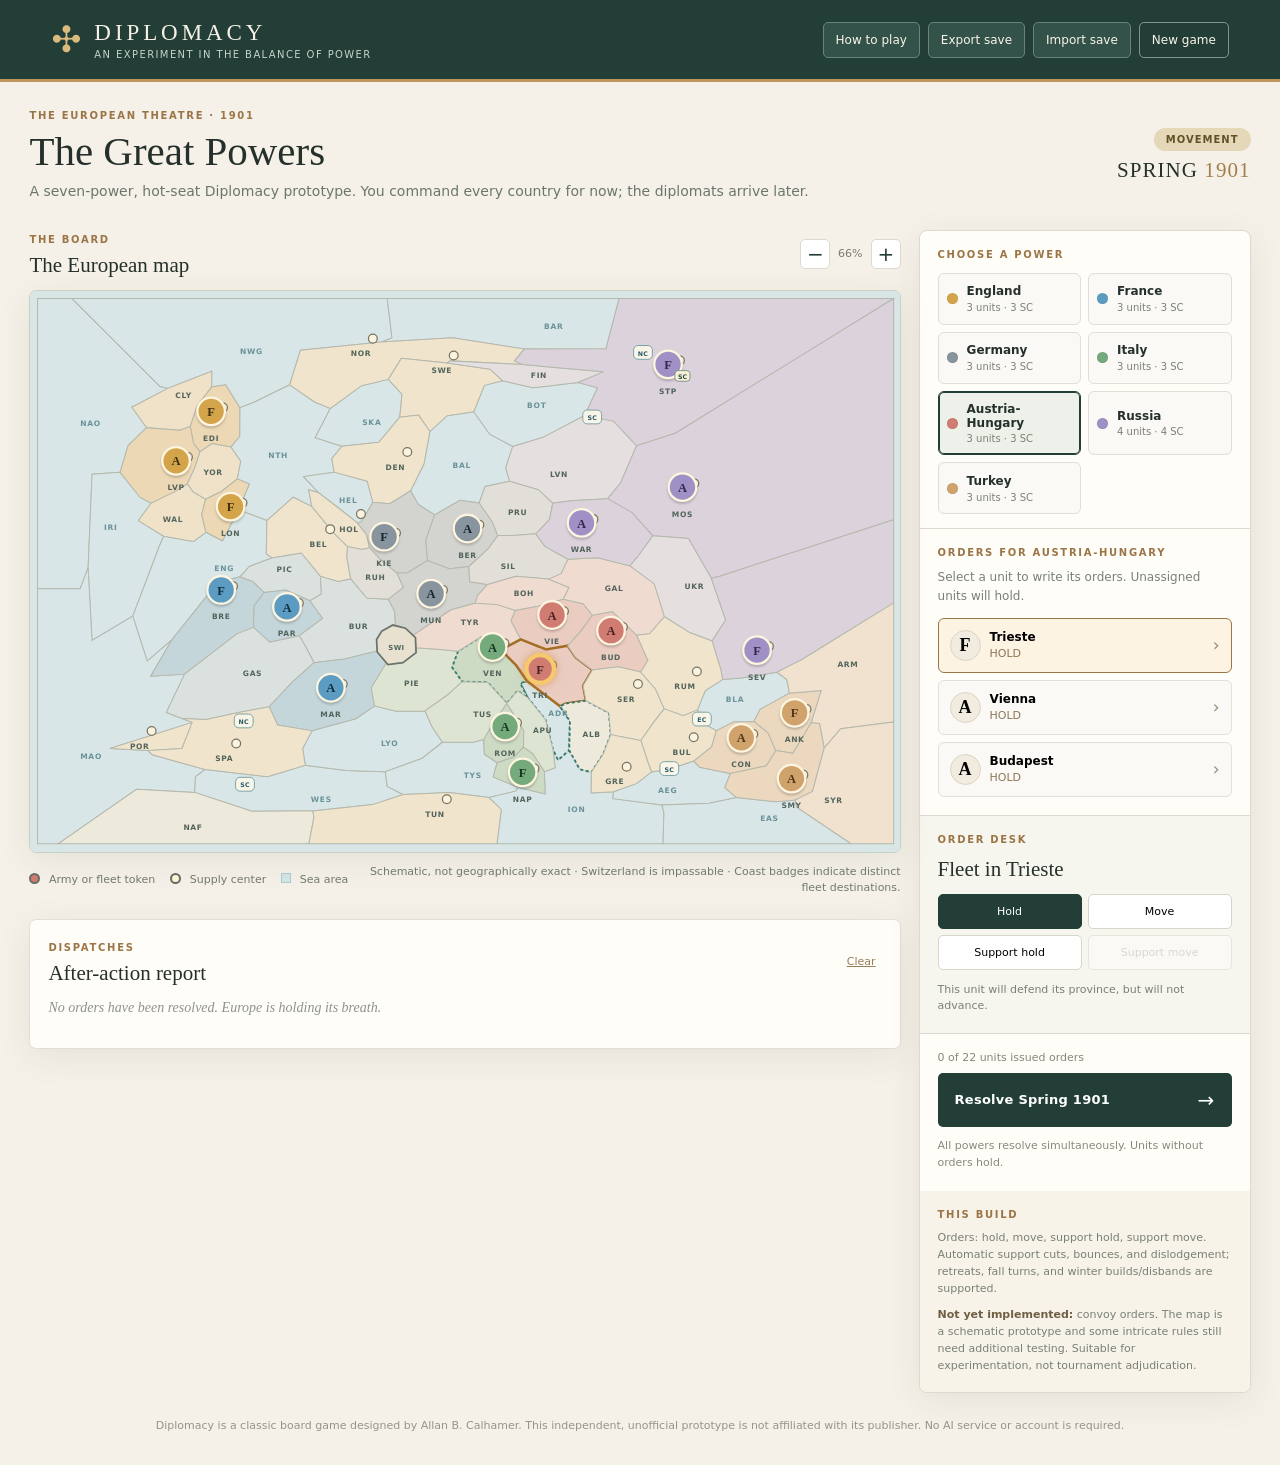
==== index.html @ 5e7cb556 "Update Diplomacy with corrected map, Switzerland and fleet coast controls" ====
<!doctype html>
<html lang="en">
<head>
 <meta charset="utf-8" />
 <meta name="viewport" content="width=device-width,initial-scale=1" />
 <meta name="theme-color" content="#213c37" />
 <title>Diplomacy · 1901</title>
 
 <style>
:root{--forest:#223e37;--forest-dark:#192d28;--paper:#f5f1e8;--card:#fffdf8;--gold:#bb9053;--ink:#25302c;--muted:#6b766e;--line:#ddd9ce;--shadow:0 8px 35px rgba(35,48,43,.08)}
*{box-sizing:border-box}html{background:var(--paper)}body{margin:0;color:var(--ink);font-family:system-ui,-apple-system,"Segoe UI",sans-serif;font-size:14px}button,select{font:inherit}button{cursor:pointer}button:disabled{cursor:not-allowed;opacity:.48}button:focus-visible,select:focus-visible{outline:3px solid #c18d40;outline-offset:2px}.topbar{min-height:82px;display:flex;align-items:center;justify-content:space-between;gap:18px;background:var(--forest);color:#f6f1e6;padding:13px clamp(16px,4vw,60px);border-bottom:3px solid #bd955d}.brand{display:flex;align-items:center;gap:13px}.brand-mark{font-size:36px;color:#dabb7d;line-height:1}.brand-title{font-family:Georgia,serif;font-size:23px;letter-spacing:.17em}.brand-tagline{font-size:10px;text-transform:uppercase;letter-spacing:.14em;color:#c5d3cb;margin-top:3px}.header-actions{display:flex;align-items:center;gap:8px;flex-wrap:wrap}.small-button{display:inline-flex;align-items:center;justify-content:center;background:#33534a;color:#f9f4e8;border:1px solid #668478;padding:9px 12px;border-radius:5px;font-size:12px;min-height:36px}.small-button:hover{background:#416459}.small-button.ghost{background:transparent;border-color:#81958a}.file-button{cursor:pointer}main{max-width:1810px;margin:0 auto;padding:28px clamp(15px,2.3vw,38px) 20px}.page-heading{display:flex;align-items:center;justify-content:space-between;gap:30px;margin-bottom:27px}.eyebrow,.section-kicker{font-size:10px;color:#9b7547;letter-spacing:.17em;font-weight:750;text-transform:uppercase}h1,h2,h3{font-family:Georgia,"Times New Roman",serif;font-weight:normal}h1{font-size:clamp(29px,3.2vw,46px);margin:9px 0 7px;line-height:1.05}h2{font-size:21px;margin:7px 0 0}.intro{color:var(--muted);margin:8px 0 0;max-width:800px;line-height:1.55}.date-panel{text-align:right;white-space:nowrap}.phase-pill{font-size:10px;letter-spacing:.1em;background:#e4d8b9;color:#625126;border-radius:25px;padding:6px 12px;font-weight:750}.date-label{font-family:Georgia,serif;font-size:21px;letter-spacing:.05em;margin-top:12px}.date-label span{color:#a47e4a}.game-layout{display:grid;grid-template-columns:minmax(0,1fr) 332px;gap:18px;align-items:start}.map-area,.sidebar{min-width:0}.panel-heading,.bulletin-header{display:flex;align-items:center;justify-content:space-between;gap:12px;margin:0 0 12px}.map-controls{display:flex;align-items:center;gap:8px;color:#7c786f;font-size:11px}.map-controls button{width:30px;height:30px;border:1px solid var(--line);background:white;border-radius:5px;color:var(--forest);font-size:20px;line-height:1}.map-viewport{border:1px solid #c9d0c6;border-radius:7px;background:#dce9e7;overflow:auto;box-shadow:var(--shadow);position:relative;max-height:min(76vh,820px);scrollbar-color:#b6c4bc transparent;touch-action:pan-x pan-y}.map-viewport svg{display:block;width:1320px;max-width:none;height:auto;user-select:none}.province{stroke:#b5b9ad;stroke-width:1.6;cursor:pointer;transition:fill .14s}.province:hover{stroke:#786544;stroke-width:3;filter:brightness(1.06)}.province.selected-cell{stroke:#a36d24;stroke-width:4}.province.legal-cell{stroke:#357a70;stroke-width:3;stroke-dasharray:5 4}.map-label{font-size:12px;font-weight:680;letter-spacing:1px;fill:#52645c;pointer-events:none;text-anchor:middle;dominant-baseline:central}.sea-label{font-size:12px;fill:#6a9298;font-weight:650;letter-spacing:1.2px}.center-dot{fill:#f9f3df;stroke:#7a7463;stroke-width:2;pointer-events:none}.unit-token{stroke:#fdf5df;stroke-width:3.6;cursor:pointer;filter:drop-shadow(0px 3px 2px #0003)}.unit-letter{font-size:20px;font-family:Georgia,serif;pointer-events:none;text-anchor:middle;dominant-baseline:central;font-weight:bold}.unit-selected{stroke:#f6c96d;stroke-width:7;filter:drop-shadow(0 0 7px #d18c34aa)}.unit-order-arrow{stroke:#aa682e;stroke-width:4;fill:none;marker-end:url(#arrow-head);pointer-events:none;stroke-dasharray:6 3}.map-footer{display:flex;align-items:center;gap:15px;flex-wrap:wrap;color:#737b70;font-size:11px;margin:11px 0 23px;line-height:1.45}.legend-circle{display:inline-block;width:11px;height:11px;border-radius:50%;margin-right:5px;vertical-align:-1px;border:2px solid #686f62}.unit-legend{background:#d17c73}.center-legend{background:#fff6d7}.legend-square{display:inline-block;width:10px;height:10px;background:#d4e7e8;margin-right:5px;border:1px solid #afcbcc}.map-note{flex:1;min-width:200px;text-align:right}.sidebar{background:var(--card);border:1px solid var(--line);border-radius:8px;box-shadow:var(--shadow);overflow:hidden}.side-section{padding:18px;border-bottom:1px solid var(--line)}.power-selector{padding-bottom:14px}.power-list{display:grid;grid-template-columns:repeat(2,minmax(0,1fr));gap:7px;margin-top:13px}.power-button{border:1px solid #e0ded6;border-radius:6px;background:#faf9f5;padding:10px 8px;min-height:52px;display:flex;align-items:center;gap:9px;color:var(--ink);text-align:left}.power-button:hover{border-color:#a3aa9d}.power-button.active{background:#eef1e9;border-color:var(--forest);box-shadow:inset 0 0 0 1px var(--forest)}.power-button .dot{flex-shrink:0;width:11px;height:11px;border-radius:50%;border:1px solid #0001}.power-button .power-name{font-weight:700;font-size:12px;line-height:1.2}.power-button .power-count{font-size:10px;color:#7c8077;margin-top:3px}.section-intro{font-size:12px;line-height:1.55;color:#788079;margin-top:10px}.unit-list{margin-top:12px;display:flex;flex-direction:column;gap:7px}.unit-row{display:flex;align-items:center;text-align:left;border:1px solid #e3e0d9;border-radius:6px;background:#faf9f5;padding:11px;gap:9px;width:100%}.unit-row.active{border-color:#997645;background:#fcf3e3}.unit-row:hover{border-color:#b29b77}.unit-icon{font-family:Georgia,serif;font-size:18px;font-weight:bold;display:grid;place-items:center;width:31px;height:31px;flex-shrink:0;border:1px solid #ded4c3;border-radius:50%;background:#f1ecdf}.unit-row .unit-info{flex:1;min-width:0}.unit-place{font-size:12px;font-weight:700}.unit-command{font-size:11px;color:#8d7755;margin-top:3px;overflow:hidden;text-overflow:ellipsis;white-space:nowrap}.unit-chevron{font-size:17px;color:#978b76}.editor-panel{background:#f6f5ee}.editor-title{font-family:Georgia,serif;font-size:21px;margin:12px 0}.order-modes{display:grid;grid-template-columns:repeat(2,1fr);gap:6px;margin:12px 0}.mode-btn{padding:10px 7px;font-size:11px;background:#fff;border:1px solid #d5d7ca;border-radius:5px}.mode-btn.active{background:var(--forest);color:white;border-color:var(--forest)}.field-label{display:block;color:#5c675f;font-size:11px;font-weight:700;margin:11px 0 6px}.order-select{display:block;width:100%;padding:10px 9px;background:white;color:var(--ink);border:1px solid #d5d6ca;border-radius:5px;font-size:12px}.editor-help{color:#788179;font-size:11px;line-height:1.5;margin:12px 0 0}.advance-section{padding:17px 18px 20px;background:#fffdf7}.progress-label{font-size:11px;color:#8b8578;margin-bottom:9px}.advance-button{width:100%;background:var(--forest);color:white;border:0;border-radius:5px;display:flex;align-items:center;justify-content:space-between;padding:15px 17px;font-size:13px;font-weight:700;letter-spacing:.02em}.advance-button:hover{background:#355b4f}.advance-button span{font-size:20px;font-weight:normal}.advance-footnote{font-size:11px;color:#89897f;line-height:1.55;margin-top:10px}.fine-print{background:#f7f3e8;border-bottom:0}.fine-print p{font-size:11px;line-height:1.55;color:#798077;margin:9px 0 0}.fine-print strong{color:#705e43}.bulletin{background:#fffdf8;border:1px solid #e1ded6;border-radius:7px;padding:18px;box-shadow:var(--shadow)}.bulletin-header{margin-bottom:10px}.text-button{background:none;border:none;color:#977e5e;text-decoration:underline;font-size:11px}.empty-report{color:#8e938b;font-style:italic;font-family:Georgia,serif}.report-list{max-height:400px;overflow:auto;display:grid;gap:7px}.report-entry{font-size:11px;border-left:3px solid #c6b394;background:#f7f5ee;padding:8px 10px;line-height:1.4}.report-entry.success{border-color:#73a18c}.report-entry.fail{border-color:#bd7263}.report-heading{font-family:Georgia,serif;font-size:15px;margin:10px 0}.choice-row{display:flex;gap:8px;align-items:center;margin:8px 0}.choice-row select{min-width:0;flex:1}.choice-row button{border:1px solid #c8b79e;background:#faf7ef;border-radius:4px;padding:8px}.stat-note{font-size:11px;color:#837f70;margin:10px 0}footer{font-size:11px;line-height:1.5;color:#92958b;margin:25px 0 10px;text-align:center}dialog{border:1px solid #c4b699;border-radius:9px;padding:0;max-width:540px;width:calc(100% - 30px);box-shadow:0 30px 100px #0005;background:#fffdf8}dialog::backdrop{background:#1e3129a9}.dialog-inner{padding:23px 28px 28px}.dialog-top{display:flex;justify-content:space-between;align-items:flex-start}.dialog-top h2{margin-bottom:16px}.dialog-inner p{line-height:1.6;color:#59655d;font-size:13px}.dialog-close{border:0;background:none;font-size:24px;color:#68716a}.rule-note{background:#f3f0e6;padding:12px;color:#776d59;font-size:11px;line-height:1.5;margin:15px 0}.dialog-inner .advance-button{margin-top:14px}
@media(max-width:980px){.game-layout{grid-template-columns:minmax(0,1fr)}.sidebar{display:grid;grid-template-columns:1fr 1fr}.power-selector{grid-column:1/-1}.power-list{grid-template-columns:repeat(7,minmax(0,1fr))}.power-button{padding:8px 6px;flex-direction:column;text-align:center;min-height:67px}.power-button .power-name{font-size:10px}.side-section{border-right:1px solid var(--line)}.advance-section{display:flex;flex-direction:column;justify-content:center}.fine-print{grid-column:1/-1}.map-viewport{max-height:600px}}
@media(max-width:620px){.topbar{align-items:flex-start;flex-direction:column;gap:11px;padding:14px 16px}.header-actions{gap:6px}.small-button{padding:7px 8px;font-size:11px;min-height:32px}.brand-title{font-size:20px}.brand-tagline{font-size:9px}.page-heading{align-items:flex-start;gap:10px;margin-bottom:18px}.date-label{font-size:15px}.phase-pill{font-size:9px;padding:5px 8px}h1{font-size:28px}.intro{font-size:12px}.sidebar{display:block}.power-list{grid-template-columns:repeat(4,1fr)}.power-button{flex-direction:row;text-align:left;min-height:52px}.map-footer{gap:7px 12px}.map-note{text-align:left;min-width:100%;}.map-viewport{max-height:500px}.bulletin{padding:14px}}

/* Neutral Switzerland and the fleet-specific coasts */
.swiss-territory{fill:#e8e1d0;stroke:#6b746a;stroke-width:2.8;pointer-events:auto;cursor:not-allowed}
.swiss-label{font-size:11px;font-weight:850;letter-spacing:.6px;fill:#52655e;text-anchor:middle;dominant-baseline:central;pointer-events:none}
.coast-tag{pointer-events:none}
.coast-tag rect{fill:#faf7e9;stroke:#729ca0;stroke-width:1.5;opacity:.96}
.coast-tag text{font-size:10px;font-weight:800;letter-spacing:.3px;fill:#285968;text-anchor:middle;dominant-baseline:central}
.coast-tag-active{pointer-events:auto;cursor:pointer}
.coast-tag-active rect{fill:#c2ebe1;stroke:#19796c;stroke-width:2.6}
.coast-tag-active:hover rect{fill:#a0ded1}
.unit-coast-back{fill:#f7f0d9;stroke:#637d72;stroke-width:1.2;pointer-events:none}
.unit-coast-label{font-size:10px;fill:#2d4c44;font-weight:800;text-anchor:middle;dominant-baseline:central;pointer-events:none}
.coast-choices{display:grid;grid-template-columns:1fr 1fr;gap:10px;margin:18px 0 8px}
.coast-choice{border:1px solid #9bbab2;color:#214a42;background:#edf4ed;padding:15px 10px;border-radius:6px;font-weight:700;cursor:pointer}
.coast-choice:hover{background:#d8e8e0}

</style>
</head>
<body>
 <header class="topbar">
  <div class="brand"><div class="brand-mark">✣</div><div><div class="brand-title">DIPLOMACY</div><div class="brand-tagline">An experiment in the balance of power</div></div></div>
  <div class="header-actions">
   <button class="small-button" id="helpBtn">How to play</button>
   <button class="small-button" id="exportBtn">Export save</button>
   <label class="small-button file-button" for="importFile">Import save<input id="importFile" type="file" accept=".json,application/json" hidden /></label>
   <button class="small-button ghost" id="resetBtn">New game</button>
  </div>
 </header>
 <main>
  <div class="page-heading">
   <div><div class="eyebrow">THE EUROPEAN THEATRE · 1901</div><h1 id="mainTitle">The Great Powers</h1><p class="intro">A seven-power, hot-seat Diplomacy prototype. You command every country for now; the diplomats arrive later.</p></div>
   <div class="date-panel"><span id="phasePill" class="phase-pill">MOVEMENT</span><div id="dateLabel" class="date-label">SPRING <span>1901</span></div></div>
  </div>
  <div class="game-layout">
   <section class="map-area">
    <div class="panel-heading"><div><span class="section-kicker">THE BOARD</span><h2>The European map</h2></div><div class="map-controls"><button id="zoomOut" title="Zoom out">−</button><span id="zoomPct">100%</span><button id="zoomIn" title="Zoom in">+</button></div></div>
    <div class="map-viewport" id="mapViewport" aria-label="Interactive schematic Diplomacy map"><svg id="gameMap" role="img" aria-label="Map of Diplomacy provinces and units" viewBox="0 0 1390 895"></svg></div>
    <div class="map-footer"><span><i class="legend-circle unit-legend"></i> Army or fleet token</span><span><i class="legend-circle center-legend"></i> Supply center</span><span><i class="legend-square"></i> Sea area</span><span class="map-note">Schematic, not geographically exact · Switzerland is impassable · Coast badges indicate distinct fleet destinations.</span></div>
    <section class="bulletin"><div class="bulletin-header"><div><span class="section-kicker">DISPATCHES</span><h2>After-action report</h2></div><button id="clearReport" class="text-button">Clear</button></div><div id="reportBody"><p class="empty-report">No orders have been resolved. Europe is holding its breath.</p></div></section>
   </section>
   <aside class="sidebar">
    <section class="side-section power-selector"><div class="section-kicker">CHOOSE A POWER</div><div id="powerList" class="power-list"></div></section>
    <section class="side-section"><div class="section-kicker">ORDERS FOR <span id="powerTitle">AUSTRIA-HUNGARY</span></div><div class="section-intro">Select a unit to write its orders. Unassigned units will hold.</div><div id="unitList" class="unit-list"></div></section>
    <section class="side-section editor-panel" id="editorPanel"><div class="section-kicker">ORDER DESK</div><div id="editor"></div></section>
    <section class="advance-section"><div class="progress-label" id="ordersCount">0 of 22 units ordered</div><button id="advanceBtn" class="advance-button">Resolve Spring 1901 <span>→</span></button><div class="advance-footnote" id="advanceHint">Unassigned units hold. This button resolves all seven powers simultaneously.</div></section>
    <section class="side-section fine-print"><div class="section-kicker">THIS BUILD</div><p>Orders: hold, move, support hold, support move. Automatic support cuts, bounces, and dislodgement; retreats, fall turns, and winter builds/disbands are supported.</p><p><strong>Not yet implemented:</strong> convoy orders. The map is a schematic prototype and some intricate rules still need additional testing. Suitable for experimentation, not tournament adjudication.</p></section>
   </aside>
  </div>
  <footer>Diplomacy is a classic board game designed by Allan B. Calhamer. This independent, unofficial prototype is not affiliated with its publisher. No AI service or account is required.</footer>
 </main>
 <dialog id="coastDialog" aria-labelledby="coastDialogTitle"><div class="dialog-inner"><div class="dialog-top"><div><div class="section-kicker">FLEET MOVEMENT</div><h2 id="coastDialogTitle">Choose a coast</h2></div><button class="dialog-close" id="closeCoast" aria-label="Cancel">×</button></div><p id="coastExplanation">Select the destination coast for your fleet.</p><div id="coastChoices" class="coast-choices"></div></div></dialog>
 <dialog id="helpDialog"><div class="dialog-inner"><div class="dialog-top"><div><div class="section-kicker">FIELD GUIDE</div><h2>How to play this prototype</h2></div><button class="dialog-close" id="closeHelp" aria-label="Close">×</button></div>
  <p><strong>1. Choose a power.</strong> The seven power tabs show their supply-center and unit counts. At the start, the official 1901 units are deployed.</p>
  <p><strong>2. Give orders.</strong> Select a unit and choose Hold, Move, Support hold, or Support move. Alternatively, click a unit on the map and then a highlighted adjacent province to order a move. Repeat for the other powers. You can leave units unassigned: they hold.</p>
  <p><strong>3. Resolve.</strong> Press the large button to process every country's orders simultaneously. The after-action report shows outcomes. If any units are dislodged, enter retreats; otherwise the game advances to the next phase.</p>
  <p><strong>4. Continue.</strong> Fall supply-center capture and winter builds/disbands are implemented. Convoy orders are not yet available, so this is an early prototype rather than a complete game.</p>
  <p><strong>5. Keep your game.</strong> Autosave stores the position on this device. Export a JSON backup to preserve it or import one later.</p>
  <div class="rule-note">Switzerland is a deliberately impassable region. The NC / SC / EC badges mark separate fleet-access coasts of St. Petersburg, Spain and Bulgaria. Province labels are abbreviated on the map. Hover or tap to select a province and read its full name in the order editor.</div>
  <button id="startBtn" class="advance-button">Enter the map <span>→</span></button></div></dialog>
 <script>
// A hand-drawn schematic atlas for standard Diplomacy (1901), not a facsimile of the published map.
// Province graph and starting positions are separate from the rendered geography.
const POWERS = [
  {id:'eng', name:'England', short:'ENG', color:'#d4a44a', ink:'#3f3013'},
  {id:'fra', name:'France', short:'FRA', color:'#5c9cc2', ink:'#102d3b'},
  {id:'ger', name:'Germany', short:'GER', color:'#88949e', ink:'#17252c'},
  {id:'ita', name:'Italy', short:'ITA', color:'#75aa7c', ink:'#16371f'},
  {id:'aus', name:'Austria-Hungary', short:'AUS', color:'#d17c73', ink:'#47231f'},
  {id:'rus', name:'Russia', short:'RUS', color:'#9f91c5', ink:'#322547'},
  {id:'tur', name:'Turkey', short:'TUR', color:'#d1a36c', ink:'#50341c'},
];
// x and y are schematic screen coordinates aligned with a graph-faithful polygon atlas.
// [name, x, y, kind, homePower?]  kind: 's' supply center, 'l' land, 'w' water
const RAW = {
 nao:['North Atlantic',80,210,'w'], nwg:['Norwegian Sea',335,95,'w'], bar:['Barents Sea',820,55,'w'],
 nth:['North Sea',380,260,'w'], ska:['Skagerrak',530,208,'w'], hel:['Heligoland Bight',493,332,'w'],
 bal:['Baltic Sea',674,277,'w'], bot:['Gulf of Bothnia',793,180,'w'],
 iri:['Irish Sea',118,375,'w'], eng:['English Channel',294,441,'w'], mao:['Mid-Atlantic Ocean',80,740,'w'],
 wes:['Western Mediterranean',448,810,'w'], lyo:['Gulf of Lyon',560,720,'w'], tys:['Tyrrhenian Sea',692,771,'w'],
 ion:['Ionian Sea',858,825,'w'], adr:['Adriatic Sea',827,672,'w'], aeg:['Aegean Sea',1002,795,'w'],
 eas:['Eastern Mediterranean',1165,840,'w'], bla:['Black Sea',1110,650,'w'],
 cly:['Clyde',245,161,'l','eng'], edi:['Edinburgh',289,204,'s','eng'], lvp:['Liverpool',233,283,'s','eng'],
 yor:['Yorkshire',292,283,'l','eng'], wal:['Wales',228,358,'l','eng'], lon:['London',320,356,'s','eng'],
 nor:['Norway',528,94,'s'], swe:['Sweden',657,121,'s'], fin:['Finland',812,129,'l','rus'],
 stp:['St Petersburg',1018,129,'s','rus'], lvn:['Livonia',844,287,'l','rus'], mos:['Moscow',1041,325,'s','rus'],
 bre:['Brest',305,489,'s','fra'], pic:['Picardy',406,438,'l','fra'], par:['Paris',410,516,'s','fra'],
 bur:['Burgundy',524,529,'l','fra'], gas:['Gascony',355,605,'l','fra'], mar:['Marseilles',480,645,'s','fra'],
 bel:['Belgium',460,398,'s'], hol:['Holland',509,374,'s'], den:['Denmark',583,275,'s'],
 kie:['Kiel',565,404,'s','ger'], ber:['Berlin',698,391,'s','ger'], mun:['Munich',640,495,'s','ger'],
 ruh:['Ruhr',551,451,'l','ger'], pru:['Prussia',778,347,'l','ger'], sil:['Silesia',763,433,'l','ger'],
 por:['Portugal',175,720,'s'], spa:['Spain',310,740,'s'], naf:['North Africa',260,850,'l'],
 tun:['Tunis',646,829,'s'],
 pie:['Piedmont',609,621,'l','ita'], ven:['Venice',738,580,'s','ita'], tus:['Tuscany',722,669,'l','ita'],
 rom:['Rome',758,707,'s','ita'], apu:['Apulia',818,696,'l','ita'], nap:['Naples',786,780,'s','ita'],
 tyr:['Tyrolia',702,523,'l','aus'], boh:['Bohemia',788,477,'l','aus'], vie:['Vienna',833,529,'s','aus'],
 tri:['Trieste',814,615,'s','aus'], bud:['Budapest',927,554,'s','aus'], gal:['Galicia',932,469,'l','aus'],
 war:['Warsaw',880,382,'s','rus'], ukr:['Ukraine',1060,465,'l','rus'], sev:['Sevastopol',1160,585,'s','rus'],
 alb:['Albania',896,701,'l'], ser:['Serbia',951,645,'s'], rum:['Rumania',1045,625,'s'],
 bul:['Bulgaria',1040,730,'s'], gre:['Greece',933,777,'s'],
 con:['Constantinople',1135,725,'s','tur'], ank:['Ankara',1220,685,'s','tur'],
 smy:['Smyrna',1215,790,'s','tur'], arm:['Armenia',1305,590,'l','tur'], syr:['Syria',1282,807,'l','tur'],
};
const PROVINCES = Object.fromEntries(Object.entries(RAW).map(([id,v])=> [id,{id,name:v[0],x:v[1],y:v[2],kind:v[3],home:v[4]||null}]));
const CENTERS = Object.keys(PROVINCES).filter(k=>PROVINCES[k].kind==='s');
const SEAS = Object.keys(PROVINCES).filter(k=>PROVINCES[k].kind==='w');

// Complete undirected ARMY graph of land borders; links from a water province are illegal.
const ARMY_PAIRS = `
 alb-tri alb-ser alb-gre
 ank-con ank-smy ank-arm
 apu-ven apu-rom apu-nap
 arm-smy arm-syr arm-sev
 bel-pic bel-bur bel-ruh bel-hol
 ber-kie ber-mun ber-sil ber-pru
 boh-mun boh-tyr boh-vie boh-gal boh-sil
 bre-par bre-pic bre-gas
 bud-vie bud-tri bud-ser bud-rum bud-gal
 bul-rum bul-ser bul-gre bul-con
 bur-par bur-pic bur-ruh bur-mun bur-mar bur-gas
 cly-edi cly-lvp
 con-smy
 den-kie den-swe
 edi-lvp edi-yor
 fin-nor fin-swe fin-stp
 gal-vie gal-rum gal-ukr gal-war gal-sil
 gas-par gas-mar gas-spa
 gre-ser
 hol-ruh hol-kie
 kie-ruh kie-mun
 lon-wal lon-yor
 lvn-pru lvn-war lvn-mos lvn-stp
 lvp-yor lvp-wal
 mar-spa mar-pie
 mos-stp mos-war mos-ukr mos-sev
 mun-ruh mun-sil mun-tyr
 naf-tun
 nap-rom
 nor-swe nor-stp
 par-pic par-bur
 pic-bel
 pie-ven pie-tyr pie-tus
 por-spa
 pru-sil pru-war
 rom-tus
 ruh-bel
 rum-ser rum-ukr rum-sev
 ser-tri ser-gre
 sev-ukr
 sil-war
 smy-syr
 spa-por
 stp-fin
 swe-fin
 tri-tyr tri-vie tri-ven
 tun-naf
 tus-ven
 tyr-vie tyr-ven
 ukr-war
 ven-tri
 vie-bud
 wal-yor
 war-gal
`;
// Uncoasted keys are sea spaces or single-coast land provinces.
// A fleet occupying a two-coast province carries the /nc, /sc or /ec qualifier.
const FLEET_PAIRS = `
 nao-nwg nao-iri nao-mao nao-cly nao-lvp
 nwg-bar nwg-nth nwg-nor nwg-cly nwg-edi
 bar-nor bar-stp/nc
 nth-ska nth-hel nth-eng nth-edi nth-yor nth-lon nth-bel nth-hol nth-den nth-nor
 ska-nor ska-swe ska-den
 hel-hol hel-kie hel-den
 bal-den bal-swe bal-bot bal-lvn bal-pru bal-ber bal-kie
 bot-swe bot-fin bot-stp/sc bot-lvn
 mao-iri mao-eng mao-wes mao-bre mao-gas mao-spa/nc mao-spa/sc mao-por mao-naf
 iri-eng iri-lvp iri-wal
 eng-lon eng-wal eng-pic eng-bre eng-bel
 wes-lyo wes-tys wes-spa/sc wes-naf wes-tun
 lyo-tys lyo-spa/sc lyo-mar lyo-pie lyo-tus
 tys-ion tys-tun tys-tus tys-rom tys-nap
 ion-adr ion-aeg ion-eas ion-tun ion-nap ion-apu ion-alb ion-gre
 adr-ven adr-tri adr-alb adr-apu
 aeg-eas aeg-gre aeg-bul/sc aeg-con aeg-smy
 eas-smy eas-syr
 bla-rum bla-bul/ec bla-con bla-ank bla-arm bla-sev
 cly-lvp cly-edi
 edi-yor
 lvp-wal
 wal-lon
 yor-lon
 nor-stp/nc nor-swe
 swe-fin swe-den
 fin-stp/sc
 den-kie den-swe
 kie-hol kie-ber
 hol-bel
 bel-pic
 pic-bre
 bre-gas
 gas-spa/nc
 spa/nc-por spa/sc-por spa/sc-mar
 mar-pie
 pie-tus
 tus-rom
 rom-nap
 nap-apu
 apu-ven
 ven-tri
 tri-alb
 alb-gre
 gre-bul/sc
 bul/sc-con bul/ec-con bul/ec-rum
 rum-sev
 sev-arm
 arm-ank
 ank-con
 con-smy
 smy-syr
 lvn-pru lvn-stp/sc
 pru-ber
 naf-tun
`;
function makeGraph(pairs){
 const out={};
 for(const [a,b] of pairs.trim().split(/\s+/).map(t=>t.split('-'))){
  if(!a||!b)continue;
  (out[a] ||= new Set()).add(b);
  (out[b] ||= new Set()).add(a);
 }
 return Object.fromEntries(Object.entries(out).map(([k,v])=>[k,[...v].sort()]));
}
const ARMY_GRAPH=makeGraph(ARMY_PAIRS), FLEET_GRAPH=makeGraph(FLEET_PAIRS);
const INITIAL_UNITS = [
 ['eng','f','lon'], ['eng','f','edi'], ['eng','a','lvp'],
 ['fra','f','bre'], ['fra','a','par'], ['fra','a','mar'],
 ['ger','f','kie'], ['ger','a','ber'], ['ger','a','mun'],
 ['ita','f','nap'], ['ita','a','ven'], ['ita','a','rom'],
 ['aus','f','tri'], ['aus','a','vie'], ['aus','a','bud'],
 ['rus','f','stp','sc'], ['rus','f','sev'], ['rus','a','mos'], ['rus','a','war'],
 ['tur','f','ank'], ['tur','a','con'], ['tur','a','smy'],
];
function toProvince(k){return (k||'').split('/')[0]}
function display(k){
 const [id,coast]=String(k).split('/');
 return (PROVINCES[id]?.name||id)+(coast?` (${coast.toUpperCase()})`:'');
}
function unitNode(unit){return unit.type==='f' && unit.coast?`${unit.at}/${unit.coast}`:unit.at}
function fleetNeighbors(unit){return FLEET_GRAPH[unitNode(unit)]||[]}
function destinations(unit){return unit.type==='a'?(ARMY_GRAPH[unit.at]||[]):fleetNeighbors(unit)}
function mayReach(unit,to){return destinations(unit).includes(to)}
function initialGame(){
 const owned=Object.fromEntries(CENTERS.map(id=>[id,PROVINCES[id].home||null]));
 return {year:1901,season:'Spring',phase:'orders',units:INITIAL_UNITS.map(([power,type,at,coast])=>({id:`${power}-${type}-${at}`,power,type,at,coast:coast||null})),owned,orders:{},result:null,history:[]};
}

</script>
 <script>
// Hand-built exact-contact polygon atlas, with Switzerland excised as impassable terrain.
// Province boundaries are schematic; fleet coasts are represented separately.
const ATLAS_CELLS = {"nao":[[[207.5,152.5],[67.0,12.0],[12.0,12.0],[12.0,475.0],[80.0,475.0],[92.7,441.7],[99.0,292.5],[143.7,289.3],[156.5,246.5],[186.0,218.0],[162.5,185.5],[220.0,155.3]]],"nwg":[[[67.0,12.0],[207.5,152.5],[220.0,155.3],[290.0,128.0],[289.7,153.3],[312.0,149.5],[334.7,186.3],[357.5,177.5],[414.3,149.7],[431.5,94.5],[561.0,81.3],[577.5,75.0],[570.0,12.0]]],"bar":[[[940.0,12.0],[570.0,12.0],[577.5,75.0],[561.0,81.3],[674.0,74.5],[788.7,92.7],[919.0,92.0]]],"nth":[[[357.5,177.5],[334.7,186.3],[334.5,232.0],[320.3,249.0],[336.0,271.5],[330.7,299.7],[350.0,308.0],[331.3,352.3],[337.0,350.5],[378.0,366.3],[420.0,329.0],[449.7,344.0],[444.5,317.0],[460.7,322.0],[436.5,296.0],[485.3,289.0],[481.5,267.5],[497.7,247.7],[455.0,234.0],[479.3,187.3],[454.0,177.0],[414.3,149.7]]],"ska":[[[571.7,141.0],[529.0,151.0],[479.3,187.3],[455.0,234.0],[497.7,247.7],[556.5,241.5],[590.0,201.3],[593.5,164.5]]],"hel":[[[485.3,289.0],[436.5,296.0],[460.7,322.0],[501.0,353.0],[522.3,370.0],[529.0,368.0],[547.0,337.0],[538.0,303.5]]],"bal":[[[665.5,199.0],[638.0,224.3],[628.5,276.0],[607.3,318.7],[619.5,340.5],[645.7,357.3],[686.0,334.0],[716.7,338.3],[726.0,312.0],[765.3,303.7],[759.0,282.0],[770.3,248.0],[733.5,228.5],[708.0,192.7]]],"bot":[[[725.0,150.5],[708.0,192.7],[733.5,228.5],[770.3,248.0],[818.5,233.5],[885.0,198.7],[905.5,154.5],[874.3,146.0],[802.5,154.5],[754.0,143.3]]],"iri":[[[99.0,292.5],[92.7,441.7],[99.0,557.5],[164.0,518.7],[206.0,408.0],[213.3,391.3],[173.0,366.5],[193.0,338.7],[175.5,329.0],[143.7,289.3]]],"eng":[[[280.7,385.0],[261.0,399.5],[213.3,391.3],[206.0,408.0],[164.0,518.7],[187.0,590.5],[226.3,556.7],[299.5,465.0],[335.0,456.0],[350.0,439.5],[386.7,425.7],[377.0,419.5],[378.0,366.3],[337.0,350.5],[331.3,352.3],[307.0,398.5]]],"mao":[[[246.7,611.3],[192.5,614.5],[226.3,556.7],[187.0,590.5],[164.0,518.7],[99.0,557.5],[92.7,441.7],[80.0,475.0],[12.0,475.0],[12.0,882.0],[45.0,882.0],[170.0,795.0],[262.7,800.0],[264.0,775.0],[279.3,763.3],[195.0,740.0],[188.3,733.3],[127.5,730.0],[258.8,688.3],[242.28,681.98],[217.5,672.5]]],"wes":[[[379.0,775.0],[279.3,763.3],[264.0,775.0],[262.7,800.0],[354.0,830.0],[451.3,829.7],[547.0,819.5],[595.3,803.3],[570.0,790.5],[566.7,767.0],[504.0,765.0],[439.3,756.7]]],"lyo":[[[520.0,682.5],[450.0,701.7],[435.0,730.0],[439.3,756.7],[504.0,765.0],[566.7,767.0],[626.0,745.5],[658.0,720.0],[641.0,694.5],[630.3,670.0],[584.5,670.5],[549.7,662.0]]],"tys":[[[707.0,720.0],[658.0,720.0],[626.0,745.5],[566.7,767.0],[570.0,790.5],[595.3,803.3],[669.0,800.0],[732.0,808.3],[775.0,798.0],[778.7,792.0],[739.0,775.5],[745.3,752.7],[725.0,739.0],[724.0,715.7]]],"ion":[[[820.7,767.0],[822.0,802.5],[778.7,792.0],[775.0,798.0],[732.0,808.3],[752.0,827.0],[745.0,882.0],[1010.0,882.0],[1011.5,832.5],[1008.3,820.0],[930.0,810.0],[931.0,799.0],[895.5,801.0],[895.7,767.7],[877.0,763.0],[860.3,732.7],[842.5,748.5],[834.3,731.0],[838.0,760.5]]],"adr":[[[793.0,622.3],[782.5,626.0],[794.3,649.3],[822.5,684.0],[834.3,731.0],[842.5,748.5],[860.3,732.7],[861.5,686.5],[845.7,662.7],[820.5,643.5]]],"aeg":[[[1021.0,762.5],[991.7,767.3],[967.5,786.0],[931.0,799.0],[930.0,810.0],[1008.3,820.0],[1083.5,817.5],[1127.3,808.3],[1108.5,792.5],[1117.3,770.0],[1068.5,760.0],[1059.0,750.0]]],"eas":[[[1083.5,817.5],[1008.3,820.0],[1011.5,832.5],[1010.0,882.0],[1310.0,882.0],[1223.5,823.5],[1220.7,812.3],[1190.0,815.0],[1127.3,808.3]]],"bla":[[[1135.0,617.5],[1105.0,620.0],[1077.5,637.5],[1065.0,668.3],[1075.0,690.0],[1095.0,701.7],[1122.5,687.5],[1155.0,686.7],[1165.0,667.5],[1211.7,641.7],[1207.5,620.0],[1191.7,608.3]]],"cly":[[[289.7,153.3],[290.0,128.0],[220.0,155.3],[162.5,185.5],[186.0,218.0],[239.0,222.0],[255.7,216.0],[267.0,182.5]]],"edi":[[[267.0,182.5],[255.7,216.0],[261.0,243.5],[271.3,256.7],[290.5,243.5],[320.3,249.0],[334.5,232.0],[334.7,186.3],[312.0,149.5],[289.7,153.3]]],"lvp":[[[239.0,222.0],[186.0,218.0],[156.5,246.5],[143.7,289.3],[175.5,329.0],[193.0,338.7],[230.5,320.5],[251.0,308.0],[262.5,283.0],[271.3,256.7],[261.0,243.5],[255.7,216.0]]],"yor":[[[262.5,283.0],[251.0,308.0],[260.0,320.5],[280.0,332.3],[306.0,319.5],[330.7,299.7],[336.0,271.5],[320.3,249.0],[290.5,243.5],[271.3,256.7]]],"wal":[[[230.5,320.5],[193.0,338.7],[173.0,366.5],[213.3,391.3],[261.0,399.5],[280.7,385.0],[274.0,357.0],[280.0,332.3],[260.0,320.5],[251.0,308.0]]],"lon":[[[330.7,299.7],[306.0,319.5],[280.0,332.3],[274.0,357.0],[280.7,385.0],[307.0,398.5],[331.3,352.3],[350.0,308.0]]],"nor":[[[431.5,94.5],[414.3,149.7],[454.0,177.0],[479.3,187.3],[529.0,151.0],[571.7,141.0],[592.5,107.5],[665.7,114.7],[670.0,111.5],[786.0,117.3],[773.0,111.5],[788.7,92.7],[674.0,74.5],[561.0,81.3]]],"swe":[[[592.5,107.5],[571.7,141.0],[593.5,164.5],[590.0,201.3],[620.0,198.0],[638.0,224.3],[665.5,199.0],[708.0,192.7],[725.0,150.5],[754.0,143.3],[734.5,125.0],[665.7,114.7]]],"fin":[[[734.5,125.0],[754.0,143.3],[802.5,154.5],[874.3,146.0],[915.0,129.0],[786.0,117.3],[670.0,111.5],[665.7,114.7]]],"stp":[[[773.0,111.5],[786.0,117.3],[915.0,129.0],[874.3,146.0],[905.5,154.5],[885.0,198.7],[931.0,208.0],[967.7,247.0],[1029.5,227.0],[1378.0,12.0],[940.0,12.0],[919.0,92.0],[788.7,92.7]]],"lvn":[[[818.5,233.5],[770.3,248.0],[759.0,282.0],[765.3,303.7],[811.0,317.0],[834.0,338.7],[862.0,334.5],[921.7,331.3],[942.5,306.0],[967.7,247.0],[931.0,208.0],[885.0,198.7]]],"mos":[[[1378.0,365.0],[1378.0,12.0],[1029.5,227.0],[967.7,247.0],[942.5,306.0],[921.7,331.3],[960.5,353.5],[993.7,390.7],[1050.5,395.0],[1087.0,458.3],[1100.5,455.0]]],"bre":[[[299.5,465.0],[226.3,556.7],[192.5,614.5],[246.7,611.3],[330.0,547.0],[356.7,536.7],[357.5,502.5],[373.7,481.0],[355.5,463.5],[335.0,456.0]]],"pic":[[[386.7,425.7],[350.0,439.5],[335.0,456.0],[355.5,463.5],[373.7,481.0],[408.0,477.0],[446.7,494.3],[465.0,483.5],[463.3,455.0],[433.0,418.0]]],"par":[[[357.5,502.5],[356.7,536.7],[382.5,560.5],[429.7,550.0],[467.0,522.5],[446.7,494.3],[408.0,477.0],[373.7,481.0]]],"bur":[[[446.7,494.3],[467.0,522.5],[429.7,550.0],[439.5,567.0],[453.0,593.0],[502.0,587.0],[553.925,574.505],[553.0,556.0],[561.0,543.0],[579.0,533.0],[583.079,534.02],[582.0,512.0],[571.7,491.7],[537.5,490.0],[511.7,459.3],[492.0,463.5],[463.3,455.0],[465.0,483.5]]],"gas":[[[330.0,547.0],[246.7,611.3],[217.5,672.5],[242.28,681.98],[280.91,683.56],[332.5,672.5],[381.7,663.3],[417.5,625.0],[453.0,593.0],[439.5,567.0],[429.7,550.0],[382.5,560.5],[356.7,536.7]]],"mar":[[[502.0,587.0],[453.0,593.0],[417.5,625.0],[381.7,663.3],[395.0,692.5],[450.0,701.7],[520.0,682.5],[549.7,662.0],[544.5,633.0],[568.712,593.309],[554.0,576.0],[553.925,574.505]]],"bel":[[[420.0,329.0],[378.0,366.3],[377.0,419.5],[386.7,425.7],[433.0,418.0],[463.3,455.0],[492.0,463.5],[511.7,459.3],[505.5,424.5],[506.7,407.7],[484.5,386.0],[449.7,344.0]]],"hol":[[[460.7,322.0],[444.5,317.0],[449.7,344.0],[484.5,386.0],[506.7,407.7],[530.0,412.5],[541.7,409.7],[537.0,389.0],[522.3,370.0],[501.0,353.0]]],"den":[[[556.5,241.5],[497.7,247.7],[481.5,267.5],[485.3,289.0],[538.0,303.5],[547.0,337.0],[574.0,339.5],[607.3,318.7],[628.5,276.0],[638.0,224.3],[620.0,198.0],[590.0,201.3]]],"kie":[[[574.0,339.5],[547.0,337.0],[529.0,368.0],[522.3,370.0],[537.0,389.0],[541.7,409.7],[558.0,427.5],[585.3,450.0],[602.5,449.5],[634.3,430.0],[631.5,397.5],[645.7,357.3],[619.5,340.5],[607.3,318.7]]],"ber":[[[716.7,338.3],[686.0,334.0],[645.7,357.3],[631.5,397.5],[634.3,430.0],[669.0,443.0],[700.3,439.7],[730.5,412.0],[746.3,390.3],[738.0,369.0]]],"mun":[[[585.3,450.0],[595.5,473.0],[571.7,491.7],[582.0,512.0],[583.079,534.02],[599.0,538.0],[611.089,549.334],[671.0,509.0],[710.0,498.3],[714.0,486.0],[730.3,468.3],[701.5,464.0],[700.3,439.7],[669.0,443.0],[634.3,430.0],[602.5,449.5]]],"ruh":[[[505.5,424.5],[511.7,459.3],[537.5,490.0],[571.7,491.7],[595.5,473.0],[585.3,450.0],[558.0,427.5],[541.7,409.7],[530.0,412.5],[506.7,407.7]]],"pru":[[[765.3,303.7],[726.0,312.0],[716.7,338.3],[738.0,369.0],[746.3,390.3],[770.5,390.0],[807.0,387.3],[829.0,364.5],[834.0,338.7],[811.0,317.0]]],"sil":[[[770.5,390.0],[746.3,390.3],[730.5,412.0],[700.3,439.7],[701.5,464.0],[730.3,468.3],[775.5,455.0],[827.7,459.7],[847.5,451.0],[858.3,428.0],[821.5,407.5],[807.0,387.3]]],"por":[[[258.8,688.3],[127.5,730.0],[188.3,733.3],[242.5,730.0]]],"spa":[[[332.5,672.5],[280.91,683.56],[242.28,681.98],[258.8,688.3],[242.5,730.0],[188.3,733.3],[195.0,740.0],[279.3,763.3],[379.0,775.0],[439.3,756.7],[435.0,730.0],[450.0,701.7],[395.0,692.5],[381.7,663.3]]],"naf":[[[262.7,800.0],[170.0,795.0],[45.0,882.0],[445.0,882.0],[453.0,839.5],[451.3,829.7],[354.0,830.0]]],"tun":[[[547.0,819.5],[451.3,829.7],[453.0,839.5],[445.0,882.0],[745.0,882.0],[752.0,827.0],[732.0,808.3],[669.0,800.0],[595.3,803.3]]],"pie":[[[655.5,572.0],[615.677,569.244],[616.0,577.0],[595.0,593.0],[571.0,596.0],[568.712,593.309],[544.5,633.0],[549.7,662.0],[584.5,670.5],[630.3,670.0],[665.5,645.0],[689.7,623.3],[673.5,600.5],[683.0,574.7]]],"ven":[[[751.3,572.7],[720.0,551.5],[683.0,574.7],[673.5,600.5],[689.7,623.3],[730.0,624.5],[760.9,658.1],[778.0,638.0],[794.3,649.3],[782.5,626.0],[793.0,622.3],[776.0,597.5]]],"tus":[[[665.5,645.0],[630.3,670.0],[641.0,694.5],[658.0,720.0],[707.0,720.0],[724.0,715.7],[740.0,688.0],[760.9,658.1],[730.0,624.5],[689.7,623.3]]],"rom":[[[760.9,658.1],[740.0,688.0],[724.0,715.7],[725.0,739.0],[745.3,752.7],[772.0,743.5],[787.3,727.7],[788.0,701.5]]],"apu":[[[794.3,649.3],[778.0,638.0],[760.9,658.1],[788.0,701.5],[787.3,727.7],[802.0,738.0],[820.7,767.0],[838.0,760.5],[834.3,731.0],[822.5,684.0]]],"nap":[[[787.3,727.7],[772.0,743.5],[745.3,752.7],[739.0,775.5],[778.7,792.0],[822.0,802.5],[820.7,767.0],[802.0,738.0]]],"tyr":[[[611.089,549.334],[615.0,553.0],[615.677,569.244],[655.5,572.0],[683.0,574.7],[720.0,551.5],[751.3,572.7],[758.0,569.0],[783.0,555.7],[767.5,526.0],[774.3,509.7],[745.0,500.0],[710.0,498.3],[671.0,509.0]]],"boh":[[[827.7,459.7],[775.5,455.0],[730.3,468.3],[714.0,486.0],[710.0,498.3],[745.0,500.0],[774.3,509.7],[810.5,503.0],[851.0,491.7],[860.0,473.0]]],"vie":[[[851.0,491.7],[810.5,503.0],[774.3,509.7],[767.5,526.0],[783.0,555.7],[823.5,572.0],[858.0,566.0],[880.0,541.5],[897.3,517.3],[882.5,499.0]]],"tri":[[[758.0,569.0],[751.3,572.7],[776.0,597.5],[793.0,622.3],[820.5,643.5],[845.7,662.7],[855.0,658.0],[887.0,653.7],[882.5,630.0],[897.3,604.7],[870.5,584.5],[858.0,566.0],[823.5,572.0],[783.0,555.7]]],"bud":[[[880.0,541.5],[858.0,566.0],[870.5,584.5],[897.3,604.7],[939.0,599.5],[974.3,608.0],[986.0,589.5],[968.0,549.3],[929.5,511.5],[897.3,517.3]]],"gal":[[[847.5,451.0],[827.7,459.7],[860.0,473.0],[851.0,491.7],[882.5,499.0],[897.3,517.3],[929.5,511.5],[968.0,549.3],[988.5,547.0],[1012.3,519.7],[996.0,467.0],[957.3,438.7],[906.0,425.5],[858.3,428.0]]],"war":[[[921.7,331.3],[862.0,334.5],[834.0,338.7],[829.0,364.5],[807.0,387.3],[821.5,407.5],[858.3,428.0],[906.0,425.5],[957.3,438.7],[970.0,423.5],[993.7,390.7],[960.5,353.5]]],"ukr":[[[993.7,390.7],[970.0,423.5],[957.3,438.7],[996.0,467.0],[1012.3,519.7],[1052.5,545.0],[1088.3,558.3],[1110.0,525.0],[1087.0,458.3],[1050.5,395.0]]],"sev":[[[1378.0,497.5],[1378.0,365.0],[1100.5,455.0],[1087.0,458.3],[1110.0,525.0],[1088.3,558.3],[1102.5,605.0],[1105.0,620.0],[1135.0,617.5],[1191.7,608.3],[1232.5,587.5]]],"alb":[[[887.0,653.7],[855.0,658.0],[845.7,662.7],[861.5,686.5],[860.3,732.7],[877.0,763.0],[895.7,767.7],[914.5,739.0],[926.7,707.7],[923.5,673.0]]],"ser":[[[882.5,630.0],[887.0,653.7],[923.5,673.0],[926.7,707.7],[942.0,711.0],[974.7,717.3],[995.5,687.5],[1012.0,666.7],[998.0,635.0],[974.3,608.0],[939.0,599.5],[897.3,604.7]]],"rum":[[[988.5,547.0],[968.0,549.3],[986.0,589.5],[974.3,608.0],[998.0,635.0],[1012.0,666.7],[1042.5,677.5],[1065.0,668.3],[1077.5,637.5],[1105.0,620.0],[1102.5,605.0],[1088.3,558.3],[1052.5,545.0],[1012.3,519.7]]],"bul":[[[995.5,687.5],[974.7,717.3],[986.5,753.5],[991.7,767.3],[1021.0,762.5],[1059.0,750.0],[1087.5,727.5],[1095.0,701.7],[1075.0,690.0],[1065.0,668.3],[1042.5,677.5],[1012.0,666.7]]],"gre":[[[914.5,739.0],[895.7,767.7],[895.5,801.0],[931.0,799.0],[967.5,786.0],[991.7,767.3],[986.5,753.5],[974.7,717.3],[942.0,711.0],[926.7,707.7]]],"con":[[[1155.0,686.7],[1122.5,687.5],[1095.0,701.7],[1087.5,727.5],[1059.0,750.0],[1068.5,760.0],[1117.3,770.0],[1175.0,757.5],[1190.0,733.3],[1177.5,705.0]]],"ank":[[[1211.7,641.7],[1165.0,667.5],[1155.0,686.7],[1177.5,705.0],[1190.0,733.3],[1217.5,737.5],[1246.7,688.3],[1262.5,637.5]]],"smy":[[[1217.5,737.5],[1190.0,733.3],[1175.0,757.5],[1117.3,770.0],[1108.5,792.5],[1127.3,808.3],[1190.0,815.0],[1220.7,812.3],[1248.5,798.5],[1267.3,729.0],[1260.0,690.0],[1246.7,688.3]]],"arm":[[[1378.0,687.5],[1378.0,497.5],[1232.5,587.5],[1191.7,608.3],[1207.5,620.0],[1211.7,641.7],[1262.5,637.5],[1246.7,688.3],[1260.0,690.0],[1267.3,729.0],[1293.5,698.5]]],"syr":[[[1267.3,729.0],[1248.5,798.5],[1220.7,812.3],[1223.5,823.5],[1310.0,882.0],[1378.0,882.0],[1378.0,687.5],[1293.5,698.5]]]};
const SWITZERLAND_POLYGON = [[561.0,543.0],[579.0,533.0],[599.0,538.0],[615.0,553.0],[616.0,577.0],[595.0,593.0],[571.0,596.0],[554.0,576.0],[553.0,556.0]];

</script>
 <script>
// Rules engine for hold/move/support (including support cuts, bounces,
// head-to-head battles, cycles, retreats, and winter adjustments).
// Deliberate prototype limitation: fleets cannot yet issue convoy orders.
function unique(a){return [...new Set(a)]}
function legalSupportLocations(unit){return destinations(unit)}
function availableOrders(game,unit){
 const occupancy=Object.fromEntries(game.units.map(u=>[u.at,u]));
 const options=[{kind:'hold'}];
 for(const to of destinations(unit)) options.push({kind:'move',to});
 for(const to of legalSupportLocations(unit)){
  const candidate=occupancy[toProvince(to)];
  if(candidate && candidate.id!==unit.id && (unit.type==='a' || candidate.type==='a' || unitNode(candidate)===to)) options.push({kind:'support-hold',target:candidate.id});
 }
 for(const candidate of game.units){
  if(candidate.id===unit.id) continue;
  for(const to of destinations(candidate)){
   if(legalSupportLocations(unit).some(dest=>dest===to || (toProvince(dest)===toProvince(to) && (unit.type==='a' || candidate.type==='a')))){
    options.push({kind:'support-move',target:candidate.id,to});
   }
  }
 }
 return options;
}
function resolveMovement(game){
 const units=game.units, byId=Object.fromEntries(units.map(u=>[u.id,u]));
 const occupies=Object.fromEntries(units.map(u=>[u.at,u]));
 const submitted=game.orders||{}, orders={};
 const invalid=[];
 for(const u of units){
  const o=submitted[u.id]||{kind:'hold'};
  const allowed=availableOrders(game,u);
  const valid=allowed.some(allowedOrder=>allowedOrder.kind===o.kind && (allowedOrder.to||null)===(o.to||null) && (allowedOrder.target||null)===(o.target||null));
  orders[u.id]=valid?{...o}:{kind:'hold'};
  if(!valid) invalid.push(`${u.power.toUpperCase()} ${u.type.toUpperCase()} ${display(u.at)}: illegal order becomes HOLD`);
 }
 // An order to support an army that isn't actually moving there contributes no strength.
 const supportList=units.filter(u=>orders[u.id].kind.startsWith('support')).filter(u=>{
  const o=orders[u.id], target=byId[o.target];
  if(!target)return false;
  if(o.kind==='support-move')return orders[target.id].kind==='move' && orders[target.id].to===o.to;
  return orders[target.id].kind!=='move';
 });
 const moveUnits=units.filter(u=>orders[u.id].kind==='move');
 const sameSet=(a,b)=>a.size===b.size&&[...a].every(v=>b.has(v));
 // Dislodged attackers do not cut support. Repeat until this is self-consistent.
 let dislodged=new Set(), outcome=null, activeSupports=[];
 for(let iteration=0;iteration<20;iteration++){
  activeSupports=supportList.filter(s=>{
   const o=orders[s.id];
   if(dislodged.has(s.id))return false;
   return !moveUnits.some(attacker=>{
    if(attacker.power===s.power || dislodged.has(attacker.id)) return false;
    const attack=orders[attacker.id];
    if(toProvince(attack.to)!==s.at)return false;
    // Attack from province the support is directed against doesn't cut it.
    if(o.kind==='support-move' && attacker.at===toProvince(o.to))return false;
    return true;
   });
  });
  const attackers={};
  const attackStrength={};
  const defenseStrength={};
  for(const u of units){
   if(orders[u.id].kind==='move'){
    const to=toProvince(orders[u.id].to);
    (attackers[to] ||= []).push(u);
    attackStrength[u.id]=1+activeSupports.filter(s=>orders[s.id].kind==='support-move' && orders[s.id].target===u.id).length;
   }
   defenseStrength[u.id]=1+activeSupports.filter(s=>orders[s.id].kind==='support-hold' && orders[s.id].target===u.id).length;
  }
  // Only the unique strongest incoming attack can capture a space.
  const winner={}; const standoffs=new Set();
  for(const [province,arr] of Object.entries(attackers)){
   const highest=Math.max(...arr.map(a=>attackStrength[a.id]));
   const leaders=arr.filter(a=>attackStrength[a.id]===highest);
   if(leaders.length===1)winner[province]=leaders[0];
   else standoffs.add(province);
  }
  const moveSuccess={}; const inProgress=new Set();
  function succeeds(u){
   if(Object.hasOwn(moveSuccess,u.id))return moveSuccess[u.id];
   if(inProgress.has(u.id))return true; // unopposed rotation of 3+ units is allowed
   if(orders[u.id].kind!=='move')return false;
   const to=toProvince(orders[u.id].to), enemy=occupies[to], power=attackStrength[u.id];
   if(!winner[to] || winner[to].id!==u.id) return moveSuccess[u.id]=false;
   if(!enemy) return moveSuccess[u.id]=true;
   const opposing=orders[enemy.id];
   // Equal-strength head-to-head moves bounce. A 2-cycle cannot rotate.
   if(opposing.kind==='move' && toProvince(opposing.to)===u.at){
    if(enemy.power===u.power)return moveSuccess[u.id]=false;
    return moveSuccess[u.id]=power>attackStrength[enemy.id] && power>1;
   }
   inProgress.add(u.id);
   const vacates=opposing.kind==='move' && succeeds(enemy);
   inProgress.delete(u.id);
   if(vacates) return moveSuccess[u.id]=true;
   // No self-dislodgement, even with foreign support.
   if(enemy.power===u.power) return moveSuccess[u.id]=false;
   return moveSuccess[u.id]=power>defenseStrength[enemy.id];
  }
  for(const u of moveUnits)succeeds(u);
  // Dislodged defenders whose moves fail. Invaders cannot dislodge compatriots.
  const nowDislodged=new Set(); const dislodgers={};
  for(const u of moveUnits){
   if(!moveSuccess[u.id])continue;
   const dest=toProvince(orders[u.id].to), original=occupies[dest];
   if(original && !moveSuccess[original.id] && u.power!==original.power){
    nowDislodged.add(original.id);dislodgers[original.id]=u.at;
   }
  }
  outcome={moveSuccess,attackStrength,defenseStrength,activeSupports,standoffs,dislodgers,dislodged:nowDislodged,orders};
  if(sameSet(nowDislodged,dislodged))break;
  dislodged=nowDislodged;
 }
 const {moveSuccess,standoffs,dislodgers}=outcome;
 const positions=game.units.map(u=>({...u}));
 for(const u of positions){
  if(moveSuccess[u.id]){
   const to=orders[u.id].to;
   u.at=toProvince(to);u.coast=u.type==='f'?(to.split('/')[1]||null):null;
  }
 }
 const retreating=positions.filter(u=>outcome.dislodged.has(u.id));
 const onBoard=positions.filter(u=>!outcome.dislodged.has(u.id));
 const occupied=new Set(onBoard.map(u=>u.at));
 const retreats=retreating.map(u=>{
  const banned=dislodgers[u.id];
  const choices=destinations(u).filter(t=>!occupied.has(toProvince(t)) && toProvince(t)!==banned && !standoffs.has(toProvince(t)));
  return {...u,from:byId[u.id].at,attackedFrom:banned,choices};
 });
 const descriptions=[];
 for(const u of game.units){
  const o=orders[u.id];
  if(o.kind==='move'){
   descriptions.push(`${u.power.toUpperCase()} ${u.type.toUpperCase()} ${display(u.at)} → ${display(o.to)}: ${moveSuccess[u.id]?'SUCCESS':'BOUNCE / FAILED'}`);
  }else if(o.kind==='support-hold' || o.kind==='support-move'){
   const live=outcome.activeSupports.some(s=>s.id===u.id);
   descriptions.push(`${u.power.toUpperCase()} ${u.type.toUpperCase()} ${display(u.at)}: ${live?'SUPPORT VALID':'SUPPORT CUT / VOID'}`);
  }
 }
 return {positions:onBoard,retreats,standoffs:[...standoffs],logs:[...invalid,...descriptions],strengths:outcome.attackStrength};
}
function applyMovement(game){
 if(game.phase!=='orders')return false;
 const summary=resolveMovement(game);
 game.units=summary.positions;
 game.result={season:game.season,year:game.year,logs:summary.logs,standoffs:summary.standoffs,retreats:summary.retreats.map(x=>({power:x.power,at:x.from,choices:x.choices.map(display)}))};
 game.history.push({year:game.year,season:game.season,logs:summary.logs});
 game.orders={};
 if(summary.retreats.length){game.phase='retreats';game.retreats=summary.retreats;game.retreatOrders={};}
 else endSeason(game);
 return true;
}
function resolveRetreats(game){
 if(game.phase!=='retreats')return false;
 const selected=game.retreats.map(u=>({unit:u,to:game.retreatOrders?.[u.id]||null}));
 const count={};for(const r of selected){if(r.to && r.unit.choices.includes(r.to))(count[toProvince(r.to)] ||= 0,count[toProvince(r.to)]++);}
 const logs=[];
 for(const r of selected){
  const good=r.to && r.unit.choices.includes(r.to) && count[toProvince(r.to)]===1;
  if(good){game.units.push({...r.unit,at:toProvince(r.to),coast:r.unit.type==='f'?(r.to.split('/')[1]||null):null,from:undefined,choices:undefined,attackedFrom:undefined});}
  logs.push(`${r.unit.power.toUpperCase()} ${r.unit.type.toUpperCase()} ${display(r.unit.from)}: ${good?'retreat to '+display(r.to):'DISBAND'}`);
 }
 game.history.push({year:game.year,season:game.season,logs});
 game.result={season:game.season,year:game.year,logs};
 delete game.retreats;delete game.retreatOrders;
 endSeason(game);return true;
}
function endSeason(game){
 if(game.season==='Spring'){game.season='Fall';game.phase='orders';}
 else{
  for(const u of game.units){if(PROVINCES[u.at].kind==='s')game.owned[u.at]=u.power;}
  game.season='Winter';game.phase='adjust';game.adjustOrders={};
  if(POWERS.every(p=>difference(game,p.id)===0))finishWinter(game);
 }
}
function difference(game,power){return Object.values(game.owned).filter(x=>x===power).length-game.units.filter(u=>u.power===power).length}
function buildOptions(game,power){
 const occupied=new Set(game.units.map(u=>u.at));
 return CENTERS.filter(id=>PROVINCES[id].home===power && game.owned[id]===power && !occupied.has(id)).flatMap(id=>{
  const arr=[{type:'a',at:id,coast:null}];
  if(FLEET_GRAPH[id])arr.push({type:'f',at:id,coast:null});
  for(const coast of ['nc','sc','ec']) if(FLEET_GRAPH[`${id}/${coast}`])arr.push({type:'f',at:id,coast});
  return arr;
 });
}
function finishWinter(game){
 if(game.phase!=='adjust')return false;
 // Disbands are compulsory. Do not quietly make arbitrary disbands for the player.
 for(const power of POWERS){
  const delta=difference(game,power.id);
  if(delta<0 && unique((game.adjustOrders?.[power.id]||[]).filter(x=>typeof x==='string' && game.units.some(u=>u.id===x&&u.power===power.id))).length< -delta)return false;
 }
 const logs=[];
 for(const power of POWERS){
  const delta=difference(game,power.id), chosen=game.adjustOrders?.[power.id]||[];
  if(delta>0){
   let count=0;
   for(const spec of chosen){
    if(count>=delta)break;
    if(!buildOptions(game,power.id).some(x=>x.at===spec.at&&x.type===spec.type&&x.coast===spec.coast))continue;
    game.units.push({id:`${power.id}-${spec.type}-${spec.at}-${game.year}`,power:power.id,type:spec.type,at:spec.at,coast:spec.coast||null});
    logs.push(`${power.name} builds ${spec.type.toUpperCase()} ${display(spec.at)}`);count++;
   }
  }else if(delta<0){
   const ids=new Set(chosen.filter(s=>typeof s==='string'));
   let needed=-delta;
   for(const id of ids){if(needed<=0)break; const i=game.units.findIndex(u=>u.id===id&&u.power===power.id);
    if(i>=0){logs.push(`${power.name} disbands ${display(game.units[i].at)}`);game.units.splice(i,1);needed--;}
   }
  }
 }
 game.history.push({year:game.year,season:'Winter',logs});
 game.year++;game.season='Spring';game.phase='orders';game.orders={};game.adjustOrders={};game.result={year:game.year-1,season:'Winter',logs};return true;
}

</script>
 <script>
const $=sel=>document.querySelector(sel);
const STORAGE_KEY='diplomacy-1901-prototype-v1';
let game=loadSaved();
let activePower='aus', selectedId=null, mapScale=1;
const SVGNS='http://www.w3.org/2000/svg';
let atlasCache=null;
function loadSaved(){
 try{const value=JSON.parse(localStorage.getItem(STORAGE_KEY));
  if(value && Array.isArray(value.units) && value.owned && ['orders','retreats','adjust'].includes(value.phase) && ['Spring','Fall','Winter'].includes(value.season))return value;
 }catch(_){}
 return initialGame();
}
function persist(){try{localStorage.setItem(STORAGE_KEY,JSON.stringify(game))}catch(_){} }
function power(p){return POWERS.find(x=>x.id===p)}
function ownedCount(p){return Object.values(game.owned).filter(id=>id===p).length}
function byID(id){return game.units.find(u=>u.id===id)}
function abbrev(id){return id.toUpperCase()}
function orderText(order){
 if(!order || order.kind==='hold') return 'HOLD';
 if(order.kind==='move')return `→ ${display(order.to)}`;
 const target=byID(order.target);
 if(order.kind==='support-hold')return `SUPPORT ${target?display(target.at):'?'} HOLD`;
 if(order.kind==='support-move')return `SUPPORT ${target?display(target.at):'?'} → ${display(order.to)}`;
 return 'HOLD';
}
function escapeHTML(s){return String(s).replace(/[&<>"']/g,c=>({'&':'&amp;','<':'&lt;','>':'&gt;','"':'&quot;',"'":'&#39;'}[c]));}
function render(){
 if(game.phase==='orders' && !game.units.some(u=>u.id===selectedId && u.power===activePower))selectedId=game.units.find(u=>u.power===activePower)?.id||null;
 $('#mainTitle').textContent=game.phase==='orders'?'The Great Powers':game.phase==='retreats'?'After the Battle':'Winter Council';
 $('#phasePill').textContent=game.phase==='orders'?'MOVEMENT':game.phase==='retreats'?'RETREATS':'ADJUSTMENTS';
 $('#dateLabel').innerHTML=`${game.season.toUpperCase()} <span>${game.year}</span>`;
 $('#powerTitle').textContent=power(activePower).name.toUpperCase();
 renderPowers();renderUnits();renderEditor();renderAdvance();renderReport();drawMap();persist();
}
function renderPowers(){
 $('#powerList').innerHTML=POWERS.map(p=>`<button type="button" class="power-button ${activePower===p.id?'active':''}" data-power="${p.id}"><span class="dot" style="background:${p.color}"></span><span><div class="power-name">${escapeHTML(p.name)}</div><div class="power-count">${game.units.filter(u=>u.power===p.id).length} units · ${ownedCount(p.id)} SC</div></span></button>`).join('');
 $('#powerList').querySelectorAll('[data-power]').forEach(btn=>btn.onclick=()=>{activePower=btn.dataset.power;selectedId=game.units.find(u=>u.power===activePower)?.id||null;render()});
}
function renderUnits(){
 const root=$('#unitList');
 if(game.phase==='adjust'){
  const diff=difference(game,activePower),current=game.adjustOrders?.[activePower]||[];
  if(!diff){root.innerHTML='<p class="stat-note">No adjustment necessary for this power.</p>';return;}
  if(diff>0){
   root.innerHTML=`<p class="stat-note">${diff} new unit${diff>1?'s':''} permitted. Selected: ${current.length}. Empty eligible home centers only.</p>`+
    (current.map((o,i)=>`<div class="choice-row"><span>${o.type==='a'?'Army':'Fleet'} ${escapeHTML(display(o.at+(o.coast?'/'+o.coast:'')))}</span><button data-remove-build="${i}">×</button></div>`).join(''))+
    '<div class="choice-row"><select class="order-select" id="buildChoice"><option value="">Choose build…</option>'+buildOptions(game,activePower).filter(o=>!current.some(x=>x.at===o.at)).map(o=>`<option value="${o.type}|${o.at}|${o.coast||''}">${o.type==='a'?'Army':'Fleet'} ${escapeHTML(display(o.at+(o.coast?'/'+o.coast:'')))}</option>`).join('')+'</select><button id="addBuild">Add</button></div>';
   root.querySelectorAll('[data-remove-build]').forEach(b=>b.onclick=()=>{game.adjustOrders[activePower].splice(+b.dataset.removeBuild,1);render()});
   $('#addBuild').onclick=()=>{let val=$('#buildChoice').value;if(!val || current.length>=diff)return;let [type,at,coast]=val.split('|');game.adjustOrders[activePower] ||= [];game.adjustOrders[activePower].push({type,at,coast:coast||null});render()};
  }else{
   const selected=new Set(current);
   root.innerHTML=`<p class="stat-note">Disband ${-diff} unit${diff<-1?'s':''}. Selected: ${current.length}. All disbands must be designated.</p>`+
    game.units.filter(u=>u.power===activePower).map(u=>`<button class="unit-row ${selected.has(u.id)?'active':''}" data-disband="${u.id}"><span class="unit-icon">${u.type.toUpperCase()}</span><span class="unit-info"><span class="unit-place">${escapeHTML(display(u.at))}</span><span class="unit-command">${selected.has(u.id)?'MARKED FOR DISBAND':'Keep unit'}</span></span></button>`).join('');
   root.querySelectorAll('[data-disband]').forEach(b=>b.onclick=()=>{let cur=game.adjustOrders[activePower]||[];cur=cur.includes(b.dataset.disband)?cur.filter(x=>x!==b.dataset.disband):cur.length< -diff?[...cur,b.dataset.disband]:cur;game.adjustOrders[activePower]=cur;render()});
  }
  return;
 }
 if(game.phase==='retreats'){
  const retreats=(game.retreats||[]).filter(u=>u.power===activePower);
  root.innerHTML=retreats.length?retreats.map(u=>`<div class="unit-row"><span class="unit-icon">${u.type.toUpperCase()}</span><div class="unit-info"><div class="unit-place">${escapeHTML(display(u.from))} dislodged</div><div class="unit-command">Attacked from ${escapeHTML(display(u.attackedFrom))}</div></div></div><label class="field-label">Retreat or disband</label><select class="order-select" data-retreat="${u.id}"><option value="">Disband</option>${u.choices.map(c=>`<option value="${c}" ${game.retreatOrders?.[u.id]===c?'selected':''}>${escapeHTML(display(c))}</option>`).join('')}</select>`).join(''):'<p class="stat-note">No dislodged units from this power.</p>';
  root.querySelectorAll('[data-retreat]').forEach(s=>s.onchange=()=>{game.retreatOrders ||= {};game.retreatOrders[s.dataset.retreat]=s.value||null;persist()});return;
 }
 const units=game.units.filter(u=>u.power===activePower);
 root.innerHTML=units.length?units.map(u=>`<button class="unit-row ${u.id===selectedId?'active':''}" data-unit="${u.id}"><span class="unit-icon">${u.type.toUpperCase()}</span><span class="unit-info"><div class="unit-place">${escapeHTML(display(unitNode(u)))}</div><div class="unit-command">${escapeHTML(orderText(game.orders[u.id]))}</div></span><span class="unit-chevron">›</span></button>`).join(''):'<p class="stat-note">This power has no units.</p>';
 root.querySelectorAll('[data-unit]').forEach(b=>b.onclick=()=>{selectedId=b.dataset.unit;render()});
}
function renderEditor(){
 const root=$('#editor');
 if(game.phase==='retreats'){root.innerHTML='<p class="editor-help">Choose retreats in the panel above for any dislodged units. A unit may not retreat to its attacker’s origin, an occupied province, or a standoff province.</p>';return;}
 if(game.phase==='adjust'){root.innerHTML='<p class="editor-help">The number of builds or disbands for each power is determined by the difference between its supply centers and units. Builds are allowed only in vacant, controlled original home centers.</p>';return;}
 const u=byID(selectedId);
 if(!u){root.innerHTML='<p class="editor-help">Select a country with at least one unit.</p>';return;}
 const allowed=availableOrders(game,u), order=game.orders[u.id]||{kind:'hold'};
 const kinds=[['hold','Hold'],['move','Move'],['support-hold','Support hold'],['support-move','Support move']];
 root.innerHTML=`<div class="editor-title">${u.type==='a'?'Army':'Fleet'} in ${escapeHTML(display(u.at+(u.coast?'/'+u.coast:'')))}</div><div class="order-modes">${kinds.map(([kind,label])=>`<button class="mode-btn ${order.kind===kind?'active':''}" data-kind="${kind}" ${!allowed.some(o=>o.kind===kind)?'disabled':''}>${label}</button>`).join('')}</div><div id="orderDetails"></div>`;
 root.querySelectorAll('[data-kind]').forEach(b=>b.onclick=()=>{
  const o=allowed.find(o=>o.kind===b.dataset.kind);
  if(o){game.orders[u.id]={...o};render()}
 });
 const choices=allowed.filter(o=>o.kind===order.kind);
 if(order.kind==='hold'){$('#orderDetails').innerHTML='<p class="editor-help">This unit will defend its province, but will not advance.</p>';return;}
 const label=order.kind==='move'?'MOVE TO':order.kind==='support-hold'?'SUPPORT UNIT HOLDING':'SUPPORT THE FOLLOWING MOVE';
 const itemLabel=o=>o.kind==='move'?display(o.to):o.kind==='support-hold'?display(byID(o.target)?.at):`${display(byID(o.target)?.at)} → ${display(o.to)}`;
 const idx=Math.max(0,choices.findIndex(o=>o.to===order.to&&o.target===order.target));
 $('#orderDetails').innerHTML=`<label class="field-label" for="orderChoice">${label}</label><select id="orderChoice" class="order-select">${choices.map((o,i)=>`<option value="${i}" ${idx===i?'selected':''}>${escapeHTML(itemLabel(o))}</option>`).join('')}</select><p class="editor-help">${order.kind==='move'?'You can also click a highlighted adjacent province on the map.':'A supporting unit gives strength if its support is valid and not cut by an enemy attack.'}</p>`;
 $('#orderChoice').onchange=()=>{game.orders[u.id]={...choices[Number($('#orderChoice').value)]};render()};
}
function renderAdvance(){
 const button=$('#advanceBtn'), hint=$('#advanceHint');
 if(game.phase==='orders'){
  const total=game.units.length,issued=Object.keys(game.orders).length;
  $('#ordersCount').textContent=`${issued} of ${total} units issued orders`;
  button.innerHTML=`Resolve ${game.season} ${game.year} <span>→</span>`;
  hint.textContent='All powers resolve simultaneously. Units without orders hold.';
  button.disabled=false;
 }else if(game.phase==='retreats'){
  $('#ordersCount').textContent=`${game.retreats.length} dislodged unit${game.retreats.length===1?'':'s'}`;
  button.innerHTML='Resolve retreats <span>→</span>';
  hint.textContent='Missing retreat choices disband automatically.';
  button.disabled=false;
 }else{
  $('#ordersCount').textContent='Year-end supply center adjustments';
  button.innerHTML=`Complete winter ${game.year} <span>→</span>`;
  const pending=POWERS.filter(p=>difference(game,p.id)<0 && (game.adjustOrders?.[p.id]||[]).length < -difference(game,p.id));
  hint.textContent=pending.length?'Required disbands still needed for: '+pending.map(p=>p.name).join(', ')+'.':'Unchosen builds are waived.';
  button.disabled=pending.length>0;
 }
}
function renderReport(){
 const root=$('#reportBody'), r=game.result;
 if(!r || !r.logs || !r.logs.length){root.innerHTML='<p class="empty-report">No orders have been resolved. Europe is holding its breath.</p>';return;}
 const lines=r.logs;
 root.innerHTML=`<div class="report-heading">${r.season} ${r.year} · ${lines.length} dispatches</div><div class="report-list">${lines.map(s=>`<div class="report-entry ${s.includes('SUCCESS')?'success':s.includes('FAILED')||s.includes('BOUNCE')||s.includes('DISBAND')?'fail':''}">${escapeHTML(s)}</div>`).join('')}</div>`;
}
// Exact-contact atlas: province edges are drawn from the movement-topology graph,
// rather than from arbitrary nearest-point (Voronoi) cells.
function computeAtlas(){
 return Object.entries(ATLAS_CELLS).flatMap(([id,shapes])=>shapes.map(points=>({
  id, poly:points.map(([x,y])=>`${x},${y}`).join(' ')
 })));
}
function mix(hexA,hexB,t){
 const a=hexA.match(/[\da-f]{2}/gi).map(v=>parseInt(v,16));const b=hexB.match(/[\da-f]{2}/gi).map(v=>parseInt(v,16));
 return '#'+a.map((v,i)=>Math.round(v*(1-t)+b[i]*t).toString(16).padStart(2,'0')).join('');
}
// A province may have more than one fleet-access coast but only one land space.
const COAST_MARKERS=[
 {node:'spa/nc',x:341,y:686}, {node:'spa/sc',x:343,y:787},
 {node:'bul/ec',x:1072,y:683}, {node:'bul/sc',x:1020,y:762},
 {node:'stp/nc',x:978,y:98}, {node:'stp/sc',x:897,y:201}
];
function issueMoveTo(unit,node){
 game.orders[unit.id]={kind:'move',to:node};render();
}
function chooseCoast(unit,choices){
 const dialog=$('#coastDialog');
 $('#coastDialogTitle').textContent=`${display(toProvince(choices[0]))}: choose a coast`;
 $('#coastExplanation').textContent=`${display(unitNode(unit))} can reach more than one coast. The destination matters for subsequent fleet moves.`;
 $('#coastChoices').innerHTML=choices.map(node=>`<button class="coast-choice" data-coast-choice="${node}">${escapeHTML(display(node))}</button>`).join('');
 $('#coastChoices').querySelectorAll('button').forEach(b=>b.onclick=()=>{dialog.close();issueMoveTo(unit,b.dataset.coastChoice)});
 if(!dialog.open)dialog.showModal();
}
function drawMap(){
 if(!atlasCache)atlasCache=computeAtlas();
 const unitAt=Object.fromEntries(game.units.map(u=>[u.at,u]));
 const retreatAt=Object.fromEntries((game.retreats||[]).map(u=>[u.from,u]));
 const selected=byID(selectedId);
 const legal=game.phase==='orders' && selected && selected.power===activePower?new Set(destinations(selected).map(toProvince)):new Set();
 let svg='<defs><marker id="arrow-head" markerWidth="6" markerHeight="6" refX="5" refY="3" orient="auto"><path d="M0,0 L6,3 L0,6 z" fill="#aa682e"/></marker></defs><rect x="0" y="0" width="1390" height="895" fill="#d8e6e6"/>';
 for(const cell of atlasCache){
  const p=PROVINCES[cell.id],pwr=power(p.home);
  let fill=p.kind==='w'?'#d8e6e8':pwr?mix('#f7f1e6',pwr.color,p.kind==='s'?.32:.19):p.kind==='s'?'#f0e4cc':'#ede9db';
  if(game.owned[p.id] && game.owned[p.id]!==p.home)fill=mix('#f5eee3',power(game.owned[p.id]).color,.4);
  svg+=`<polygon data-province="${p.id}" class="province ${selected?.at===p.id?'selected-cell':''} ${legal.has(p.id)?'legal-cell':''}" points="${cell.poly}" fill="${fill}"><title>${escapeHTML(p.name)}${p.kind==='s'?' · Supply center':''}</title></polygon>`;
 }
 // Switzerland occupies a genuine hole in the surrounding provinces. It has no
 // space in the movement graph and cannot be occupied by either kind of unit.
 svg+=`<polygon class="swiss-territory" points="${SWITZERLAND_POLYGON.map(([x,y])=>`${x},${y}`).join(' ')}"><title>Switzerland — impassable</title></polygon>`;
 svg+='<text class="swiss-label" x="584.7" y="569">SWI</text>';
 // Province abbreviations and centers are under the pieces.
 for(const p of Object.values(PROVINCES)){
  const u=unitAt[p.id],retreat=retreatAt[p.id];
  if(p.kind==='s')svg+=`<circle class="center-dot" cx="${p.x+19}" cy="${p.y-18}" r="7"/>`;
  let y=p.y+(u||retreat?31:6);
  const font=p.kind==='w'?'sea-label':'map-label';
  svg+=`<text class="${font}" x="${p.x}" y="${y}">${p.id.toUpperCase()}</text>`;
 }
 // Split coast badges are visibly distinct on the map; reachable coast badges
 // can be tapped directly instead of selecting the province as a whole.
 const coastOptions=selected && selected.power===activePower && game.phase==='orders' ? new Set(destinations(selected)) : new Set();
 for(const m of COAST_MARKERS){
  const coast=m.node.split('/')[1].toUpperCase(), clickable=coastOptions.has(m.node);
  svg+=`<g class="coast-tag ${clickable?'coast-tag-active':''}" ${clickable?`data-coast-target="${m.node}"`:''}><rect x="${m.x-15}" y="${m.y-11}" width="30" height="22" rx="7"/><text x="${m.x}" y="${m.y+1}">${coast}</text><title>${escapeHTML(display(m.node))}${clickable?' — issue fleet move':''}</title></g>`;
 }
 if(game.phase==='orders')for(const u of game.units){
  if(u.power!==activePower)continue;
  const order=game.orders[u.id];if(order?.kind!=='move')continue;
  const p=PROVINCES[u.at],q=PROVINCES[toProvince(order.to)];
  svg+=`<path class="unit-order-arrow" opacity="${u.id===selectedId?'1':'.48'}" d="M${p.x} ${p.y-13} L${q.x} ${q.y-13}"/>`;
 }
 for(const u of [...game.units,...(game.retreats||[])]){
  const isRetreat=Boolean(u.from); const p=PROVINCES[isRetreat?u.from:u.at];
  const x=p.x,y=p.y-12;let color=power(u.power).color;
  svg+=`<g data-unit="${u.id}" data-unit-power="${u.power}" style="cursor:pointer;opacity:${isRetreat?'.6':'1'}"><circle class="unit-token ${selectedId===u.id?'unit-selected':''}" cx="${x}" cy="${y}" r="22" fill="${color}" ${isRetreat?'stroke-dasharray="4 3"':''}/><text class="unit-letter" x="${x}" y="${y+1}" fill="${power(u.power).ink}">${u.type.toUpperCase()}</text>${u.type==='f'&&u.coast?`<rect class="unit-coast-back" x="${x+11}" y="${y+10}" width="24" height="17" rx="5"/><text class="unit-coast-label" x="${x+23}" y="${y+19}">${u.coast.toUpperCase()}</text>`:''}<title>${escapeHTML(power(u.power).name)} ${u.type==='a'?'army':'fleet'} in ${escapeHTML(display(unitNode(u)))}</title></g>`;
 }
 $('#gameMap').innerHTML=svg;
 $('#gameMap').querySelectorAll('[data-province]').forEach(el=>el.addEventListener('click',()=>mapClick(el.dataset.province)));
 $('#gameMap').querySelectorAll('[data-coast-target]').forEach(el=>el.addEventListener('click',e=>{e.stopPropagation();const u=byID(selectedId);if(u?.power===activePower&&destinations(u).includes(el.dataset.coastTarget))issueMoveTo(u,el.dataset.coastTarget)}));
 $('#gameMap').querySelectorAll('[data-unit]').forEach(el=>el.addEventListener('click',e=>{e.stopPropagation();const u=byID(el.dataset.unit);if(u?.power===activePower){selectedId=u.id;render()}else mapClick(u?.at||'')}));
 $('#gameMap').style.width=`${1320*mapScale}px`;
 $('#zoomPct').textContent=`${Math.round(mapScale*100)}%`;
}
function mapClick(at){
 if(game.phase!=='orders')return;
 const occupant=game.units.find(u=>u.at===at);
 if(occupant?.power===activePower){selectedId=occupant.id;render();return;}
 const selected=byID(selectedId);
 if(selected?.power!==activePower)return;
 const choices=destinations(selected).filter(x=>toProvince(x)===at);
 if(choices.length){
  if(choices.length>1)chooseCoast(selected,choices);else issueMoveTo(selected,choices[0]);return;
 }
}
$('#advanceBtn').onclick=()=>{
 if(game.phase==='orders')applyMovement(game);
 else if(game.phase==='retreats')resolveRetreats(game);
 else finishWinter(game);
 render();$('#reportBody').scrollIntoView({behavior:'smooth',block:'nearest'});
};
$('#resetBtn').onclick=()=>{if(confirm('Start a new game and replace the autosaved position? Export a save first if you want to keep it.')){game=initialGame();activePower='aus';selectedId=null;render()}};
$('#exportBtn').onclick=()=>{const blob=new Blob([JSON.stringify(game,null,2)],{type:'application/json'}),url=URL.createObjectURL(blob),a=document.createElement('a');a.href=url;a.download=`diplomacy-${game.season.toLowerCase()}-${game.year}.json`;document.body.appendChild(a);a.click();a.remove();setTimeout(()=>URL.revokeObjectURL(url),1000)};
$('#importFile').onchange=async e=>{const file=e.target.files[0];if(!file)return;
 try{const loaded=JSON.parse(await file.text());if(!Array.isArray(loaded.units)||!loaded.owned||!['orders','retreats','adjust'].includes(loaded.phase)||!['Spring','Fall','Winter'].includes(loaded.season))throw Error('Not a valid game save');game=loaded;selectedId=null;render();}catch(err){alert('Unable to import this game save: '+err.message)}e.target.value='';
};
$('#zoomOut').onclick=()=>{mapScale=Math.max(.65,Math.round((mapScale-.15)*100)/100);drawMap()};
$('#zoomIn').onclick=()=>{mapScale=Math.min(1.85,Math.round((mapScale+.15)*100)/100);drawMap()};
$('#clearReport').onclick=()=>{game.result=null;renderReport();persist()};
$('#helpBtn').onclick=()=>$('#helpDialog').showModal();
$('#closeCoast').onclick=()=>$('#coastDialog').close();
$('#closeHelp').onclick=()=>$('#helpDialog').close();
$('#startBtn').onclick=()=>$('#helpDialog').close();
render();
// Fit the whole schematic on desktop; keep touch screens scrollable at readable size.
if(innerWidth>980){mapScale=Math.min(1,Math.max(.66,($('#mapViewport').clientWidth-3)/1320));drawMap();}
// Scroll toward the centre of the board in narrow viewports.
if(innerWidth<900){const vp=$('#mapViewport');vp.scrollLeft=Math.max(0,Math.round((1320-vp.clientWidth)*.45));}

</script>
</body>
</html>
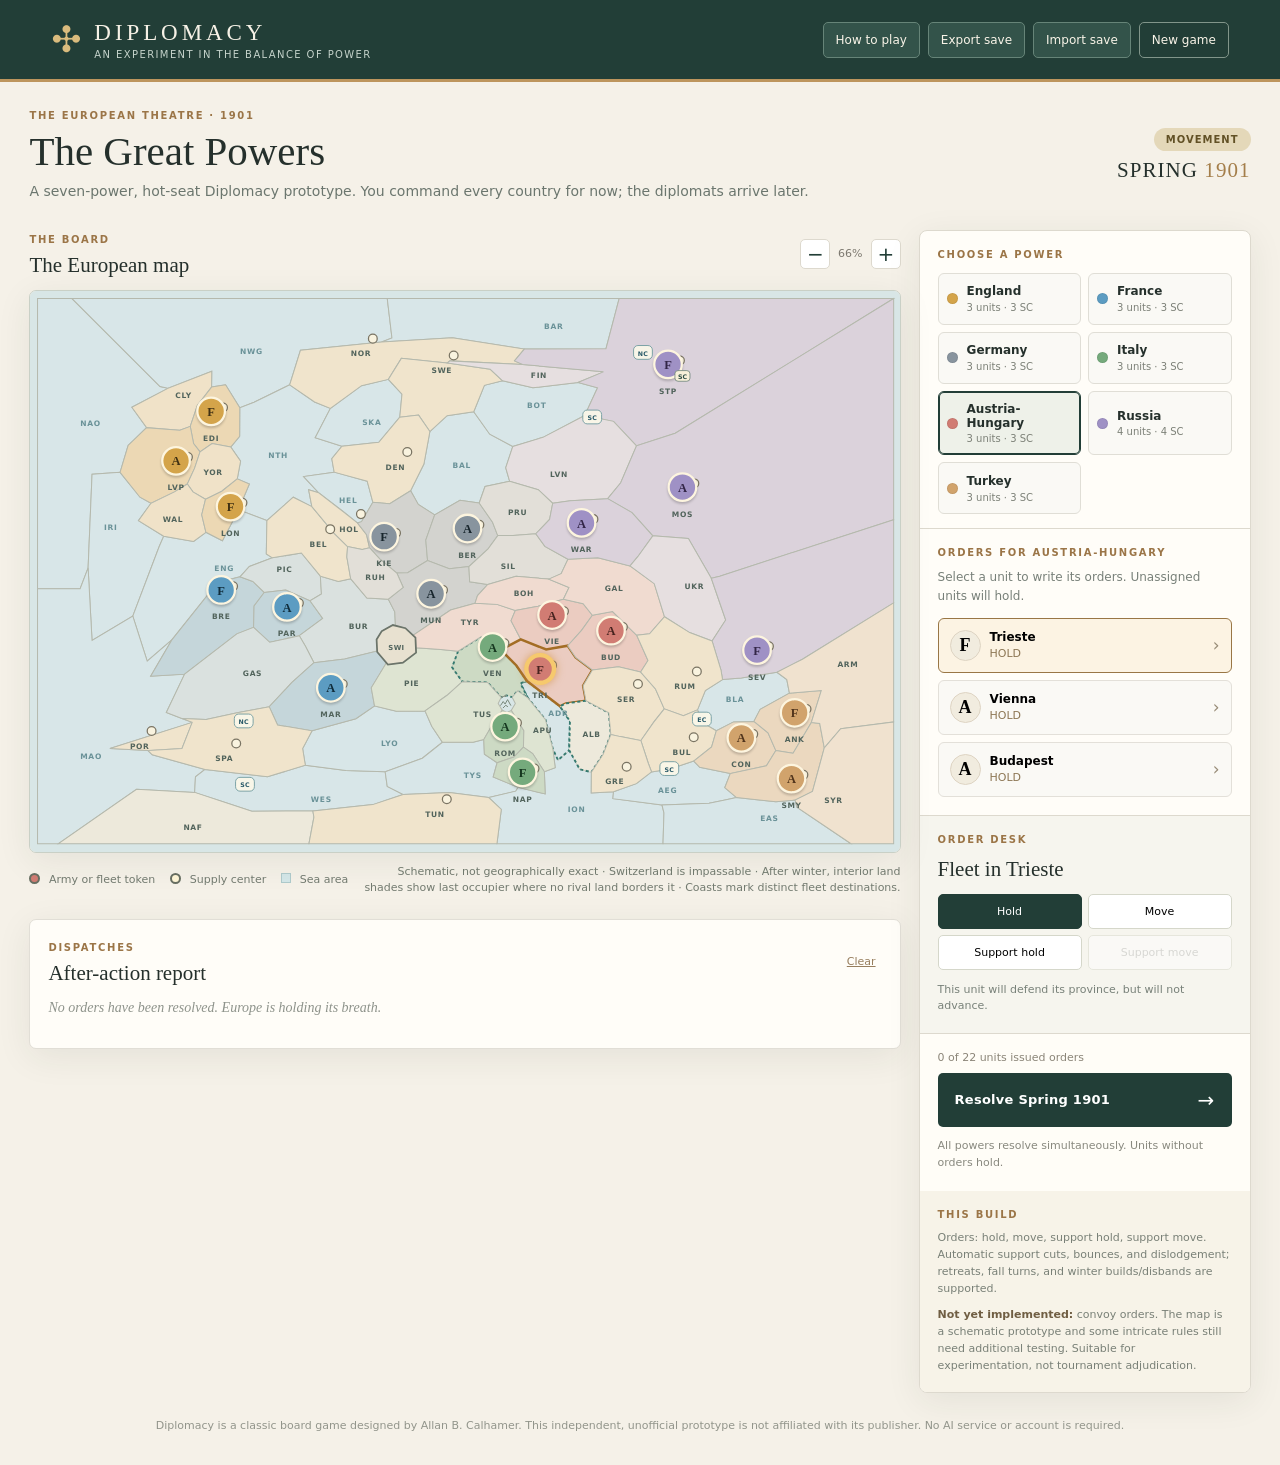
==== commit c9664bd7: "Remove Italian four-way junction and add winter influence shading to land provinces" ====
--- a/index.html
+++ b/index.html
@@ -21,6 +21,8 @@
 .coast-tag-active{pointer-events:auto;cursor:pointer}
 .coast-tag-active rect{fill:#c2ebe1;stroke:#19796c;stroke-width:2.6}
 .coast-tag-active:hover rect{fill:#a0ded1}
+.apennine-ridge{fill:#e2dbca;stroke:#8e9486;stroke-width:1.5;pointer-events:none}
+.apennine-mark{fill:none;stroke:#738274;stroke-width:1.5;stroke-linecap:round;stroke-linejoin:round;pointer-events:none}
 .unit-coast-back{fill:#f7f0d9;stroke:#637d72;stroke-width:1.2;pointer-events:none}
 .unit-coast-label{font-size:10px;fill:#2d4c44;font-weight:800;text-anchor:middle;dominant-baseline:central;pointer-events:none}
 .coast-choices{display:grid;grid-template-columns:1fr 1fr;gap:10px;margin:18px 0 8px}
@@ -48,7 +50,7 @@
    <section class="map-area">
     <div class="panel-heading"><div><span class="section-kicker">THE BOARD</span><h2>The European map</h2></div><div class="map-controls"><button id="zoomOut" title="Zoom out">−</button><span id="zoomPct">100%</span><button id="zoomIn" title="Zoom in">+</button></div></div>
     <div class="map-viewport" id="mapViewport" aria-label="Interactive schematic Diplomacy map"><svg id="gameMap" role="img" aria-label="Map of Diplomacy provinces and units" viewBox="0 0 1390 895"></svg></div>
-    <div class="map-footer"><span><i class="legend-circle unit-legend"></i> Army or fleet token</span><span><i class="legend-circle center-legend"></i> Supply center</span><span><i class="legend-square"></i> Sea area</span><span class="map-note">Schematic, not geographically exact · Switzerland is impassable · Coast badges indicate distinct fleet destinations.</span></div>
+    <div class="map-footer"><span><i class="legend-circle unit-legend"></i> Army or fleet token</span><span><i class="legend-circle center-legend"></i> Supply center</span><span><i class="legend-square"></i> Sea area</span><span class="map-note">Schematic, not geographically exact · Switzerland is impassable · After winter, interior land shades show last occupier where no rival land borders it · Coasts mark distinct fleet destinations.</span></div>
     <section class="bulletin"><div class="bulletin-header"><div><span class="section-kicker">DISPATCHES</span><h2>After-action report</h2></div><button id="clearReport" class="text-button">Clear</button></div><div id="reportBody"><p class="empty-report">No orders have been resolved. Europe is holding its breath.</p></div></section>
    </section>
    <aside class="sidebar">
@@ -68,7 +70,7 @@
   <p><strong>3. Resolve.</strong> Press the large button to process every country's orders simultaneously. The after-action report shows outcomes. If any units are dislodged, enter retreats; otherwise the game advances to the next phase.</p>
   <p><strong>4. Continue.</strong> Fall supply-center capture and winter builds/disbands are implemented. Convoy orders are not yet available, so this is an early prototype rather than a complete game.</p>
   <p><strong>5. Keep your game.</strong> Autosave stores the position on this device. Export a JSON backup to preserve it or import one later.</p>
-  <div class="rule-note">Switzerland is a deliberately impassable region. The NC / SC / EC badges mark separate fleet-access coasts of St. Petersburg, Spain and Bulgaria. Province labels are abbreviated on the map. Hover or tap to select a province and read its full name in the order editor.</div>
+  <div class="rule-note">Switzerland is impassable. The little Apennine mark separates four Italian corners visually; it is not a playable province. After each winter, non-supply-center land adopts the last occupant’s color unless adjacent to land shaded or owned by another power. This color has no rule effect. The NC / SC / EC badges mark separate fleet-access coasts of St. Petersburg, Spain and Bulgaria. Province labels are abbreviated on the map. Hover or tap to select a province and read its full name in the order editor.</div>
   <button id="startBtn" class="advance-button">Enter the map <span>→</span></button></div></dialog>
  <script>
 // A hand-drawn schematic atlas for standard Diplomacy (1901), not a facsimile of the published map.
@@ -261,16 +263,43 @@
 function fleetNeighbors(unit){return FLEET_GRAPH[unitNode(unit)]||[]}
 function destinations(unit){return unit.type==='a'?(ARMY_GRAPH[unit.at]||[]):fleetNeighbors(unit)}
 function mayReach(unit,to){return destinations(unit).includes(to)}
+
+// Cartographic influence is NOT a rule of Diplomacy: only supply centers have ownership.
+// Keep the last unit to occupy each non-center land space, even if it later moves on.
+function ensureVisualState(game){
+ if(!game.visualOwners || typeof game.visualOwners!=='object')game.visualOwners={};
+ if(!game.lastVisitors || typeof game.lastVisitors!=='object')game.lastVisitors={};
+ for(const p of Object.values(PROVINCES))if(p.kind==='l' && !Object.hasOwn(game.visualOwners,p.id))game.visualOwners[p.id]=p.home||null;
+}
+function recordLandVisitors(game){
+ ensureVisualState(game);
+ for(const u of game.units)if(PROVINCES[u.at]?.kind==='l')game.lastVisitors[u.at]=u.power;
+}
+function applyWinterShading(game){
+ ensureVisualState(game);
+ // Check all borders against the SAME pre-winter snapshot, never partially updated colors.
+ const old={...game.visualOwners};
+ function landOwner(id){const p=PROVINCES[id];return p?.kind==='s'?game.owned[id]||null:p?.kind==='l'?old[id]||null:null;}
+ for(const p of Object.values(PROVINCES)){
+  if(p.kind!=='l')continue; // Never recolor water or supply centers.
+  const visitor=game.lastVisitors[p.id];
+  if(!visitor)continue;
+  const besideAnotherPower=(ARMY_GRAPH[p.id]||[]).some(id=>{const owner=landOwner(id);return owner && owner!==visitor;});
+  if(!besideAnotherPower)game.visualOwners[p.id]=visitor;
+ }
+}
+
 function initialGame(){
  const owned=Object.fromEntries(CENTERS.map(id=>[id,PROVINCES[id].home||null]));
- return {year:1901,season:'Spring',phase:'orders',units:INITIAL_UNITS.map(([power,type,at,coast])=>({id:`${power}-${type}-${at}`,power,type,at,coast:coast||null})),owned,orders:{},result:null,history:[]};
+ return {year:1901,season:'Spring',phase:'orders',units:INITIAL_UNITS.map(([power,type,at,coast])=>({id:`${power}-${type}-${at}`,power,type,at,coast:coast||null})),owned,orders:{},result:null,history:[],visualOwners:Object.fromEntries(Object.values(PROVINCES).filter(p=>p.kind==='l').map(p=>[p.id,p.home||null])),lastVisitors:{}};
 }
 
 </script>
  <script>
 // Hand-built exact-contact polygon atlas, with Switzerland excised as impassable terrain.
 // Province boundaries are schematic; fleet coasts are represented separately.
-const ATLAS_CELLS = {"nao":[[[207.5,152.5],[67.0,12.0],[12.0,12.0],[12.0,475.0],[80.0,475.0],[92.7,441.7],[99.0,292.5],[143.7,289.3],[156.5,246.5],[186.0,218.0],[162.5,185.5],[220.0,155.3]]],"nwg":[[[67.0,12.0],[207.5,152.5],[220.0,155.3],[290.0,128.0],[289.7,153.3],[312.0,149.5],[334.7,186.3],[357.5,177.5],[414.3,149.7],[431.5,94.5],[561.0,81.3],[577.5,75.0],[570.0,12.0]]],"bar":[[[940.0,12.0],[570.0,12.0],[577.5,75.0],[561.0,81.3],[674.0,74.5],[788.7,92.7],[919.0,92.0]]],"nth":[[[357.5,177.5],[334.7,186.3],[334.5,232.0],[320.3,249.0],[336.0,271.5],[330.7,299.7],[350.0,308.0],[331.3,352.3],[337.0,350.5],[378.0,366.3],[420.0,329.0],[449.7,344.0],[444.5,317.0],[460.7,322.0],[436.5,296.0],[485.3,289.0],[481.5,267.5],[497.7,247.7],[455.0,234.0],[479.3,187.3],[454.0,177.0],[414.3,149.7]]],"ska":[[[571.7,141.0],[529.0,151.0],[479.3,187.3],[455.0,234.0],[497.7,247.7],[556.5,241.5],[590.0,201.3],[593.5,164.5]]],"hel":[[[485.3,289.0],[436.5,296.0],[460.7,322.0],[501.0,353.0],[522.3,370.0],[529.0,368.0],[547.0,337.0],[538.0,303.5]]],"bal":[[[665.5,199.0],[638.0,224.3],[628.5,276.0],[607.3,318.7],[619.5,340.5],[645.7,357.3],[686.0,334.0],[716.7,338.3],[726.0,312.0],[765.3,303.7],[759.0,282.0],[770.3,248.0],[733.5,228.5],[708.0,192.7]]],"bot":[[[725.0,150.5],[708.0,192.7],[733.5,228.5],[770.3,248.0],[818.5,233.5],[885.0,198.7],[905.5,154.5],[874.3,146.0],[802.5,154.5],[754.0,143.3]]],"iri":[[[99.0,292.5],[92.7,441.7],[99.0,557.5],[164.0,518.7],[206.0,408.0],[213.3,391.3],[173.0,366.5],[193.0,338.7],[175.5,329.0],[143.7,289.3]]],"eng":[[[280.7,385.0],[261.0,399.5],[213.3,391.3],[206.0,408.0],[164.0,518.7],[187.0,590.5],[226.3,556.7],[299.5,465.0],[335.0,456.0],[350.0,439.5],[386.7,425.7],[377.0,419.5],[378.0,366.3],[337.0,350.5],[331.3,352.3],[307.0,398.5]]],"mao":[[[246.7,611.3],[192.5,614.5],[226.3,556.7],[187.0,590.5],[164.0,518.7],[99.0,557.5],[92.7,441.7],[80.0,475.0],[12.0,475.0],[12.0,882.0],[45.0,882.0],[170.0,795.0],[262.7,800.0],[264.0,775.0],[279.3,763.3],[195.0,740.0],[188.3,733.3],[127.5,730.0],[258.8,688.3],[242.28,681.98],[217.5,672.5]]],"wes":[[[379.0,775.0],[279.3,763.3],[264.0,775.0],[262.7,800.0],[354.0,830.0],[451.3,829.7],[547.0,819.5],[595.3,803.3],[570.0,790.5],[566.7,767.0],[504.0,765.0],[439.3,756.7]]],"lyo":[[[520.0,682.5],[450.0,701.7],[435.0,730.0],[439.3,756.7],[504.0,765.0],[566.7,767.0],[626.0,745.5],[658.0,720.0],[641.0,694.5],[630.3,670.0],[584.5,670.5],[549.7,662.0]]],"tys":[[[707.0,720.0],[658.0,720.0],[626.0,745.5],[566.7,767.0],[570.0,790.5],[595.3,803.3],[669.0,800.0],[732.0,808.3],[775.0,798.0],[778.7,792.0],[739.0,775.5],[745.3,752.7],[725.0,739.0],[724.0,715.7]]],"ion":[[[820.7,767.0],[822.0,802.5],[778.7,792.0],[775.0,798.0],[732.0,808.3],[752.0,827.0],[745.0,882.0],[1010.0,882.0],[1011.5,832.5],[1008.3,820.0],[930.0,810.0],[931.0,799.0],[895.5,801.0],[895.7,767.7],[877.0,763.0],[860.3,732.7],[842.5,748.5],[834.3,731.0],[838.0,760.5]]],"adr":[[[793.0,622.3],[782.5,626.0],[794.3,649.3],[822.5,684.0],[834.3,731.0],[842.5,748.5],[860.3,732.7],[861.5,686.5],[845.7,662.7],[820.5,643.5]]],"aeg":[[[1021.0,762.5],[991.7,767.3],[967.5,786.0],[931.0,799.0],[930.0,810.0],[1008.3,820.0],[1083.5,817.5],[1127.3,808.3],[1108.5,792.5],[1117.3,770.0],[1068.5,760.0],[1059.0,750.0]]],"eas":[[[1083.5,817.5],[1008.3,820.0],[1011.5,832.5],[1010.0,882.0],[1310.0,882.0],[1223.5,823.5],[1220.7,812.3],[1190.0,815.0],[1127.3,808.3]]],"bla":[[[1135.0,617.5],[1105.0,620.0],[1077.5,637.5],[1065.0,668.3],[1075.0,690.0],[1095.0,701.7],[1122.5,687.5],[1155.0,686.7],[1165.0,667.5],[1211.7,641.7],[1207.5,620.0],[1191.7,608.3]]],"cly":[[[289.7,153.3],[290.0,128.0],[220.0,155.3],[162.5,185.5],[186.0,218.0],[239.0,222.0],[255.7,216.0],[267.0,182.5]]],"edi":[[[267.0,182.5],[255.7,216.0],[261.0,243.5],[271.3,256.7],[290.5,243.5],[320.3,249.0],[334.5,232.0],[334.7,186.3],[312.0,149.5],[289.7,153.3]]],"lvp":[[[239.0,222.0],[186.0,218.0],[156.5,246.5],[143.7,289.3],[175.5,329.0],[193.0,338.7],[230.5,320.5],[251.0,308.0],[262.5,283.0],[271.3,256.7],[261.0,243.5],[255.7,216.0]]],"yor":[[[262.5,283.0],[251.0,308.0],[260.0,320.5],[280.0,332.3],[306.0,319.5],[330.7,299.7],[336.0,271.5],[320.3,249.0],[290.5,243.5],[271.3,256.7]]],"wal":[[[230.5,320.5],[193.0,338.7],[173.0,366.5],[213.3,391.3],[261.0,399.5],[280.7,385.0],[274.0,357.0],[280.0,332.3],[260.0,320.5],[251.0,308.0]]],"lon":[[[330.7,299.7],[306.0,319.5],[280.0,332.3],[274.0,357.0],[280.7,385.0],[307.0,398.5],[331.3,352.3],[350.0,308.0]]],"nor":[[[431.5,94.5],[414.3,149.7],[454.0,177.0],[479.3,187.3],[529.0,151.0],[571.7,141.0],[592.5,107.5],[665.7,114.7],[670.0,111.5],[786.0,117.3],[773.0,111.5],[788.7,92.7],[674.0,74.5],[561.0,81.3]]],"swe":[[[592.5,107.5],[571.7,141.0],[593.5,164.5],[590.0,201.3],[620.0,198.0],[638.0,224.3],[665.5,199.0],[708.0,192.7],[725.0,150.5],[754.0,143.3],[734.5,125.0],[665.7,114.7]]],"fin":[[[734.5,125.0],[754.0,143.3],[802.5,154.5],[874.3,146.0],[915.0,129.0],[786.0,117.3],[670.0,111.5],[665.7,114.7]]],"stp":[[[773.0,111.5],[786.0,117.3],[915.0,129.0],[874.3,146.0],[905.5,154.5],[885.0,198.7],[931.0,208.0],[967.7,247.0],[1029.5,227.0],[1378.0,12.0],[940.0,12.0],[919.0,92.0],[788.7,92.7]]],"lvn":[[[818.5,233.5],[770.3,248.0],[759.0,282.0],[765.3,303.7],[811.0,317.0],[834.0,338.7],[862.0,334.5],[921.7,331.3],[942.5,306.0],[967.7,247.0],[931.0,208.0],[885.0,198.7]]],"mos":[[[1378.0,365.0],[1378.0,12.0],[1029.5,227.0],[967.7,247.0],[942.5,306.0],[921.7,331.3],[960.5,353.5],[993.7,390.7],[1050.5,395.0],[1087.0,458.3],[1100.5,455.0]]],"bre":[[[299.5,465.0],[226.3,556.7],[192.5,614.5],[246.7,611.3],[330.0,547.0],[356.7,536.7],[357.5,502.5],[373.7,481.0],[355.5,463.5],[335.0,456.0]]],"pic":[[[386.7,425.7],[350.0,439.5],[335.0,456.0],[355.5,463.5],[373.7,481.0],[408.0,477.0],[446.7,494.3],[465.0,483.5],[463.3,455.0],[433.0,418.0]]],"par":[[[357.5,502.5],[356.7,536.7],[382.5,560.5],[429.7,550.0],[467.0,522.5],[446.7,494.3],[408.0,477.0],[373.7,481.0]]],"bur":[[[446.7,494.3],[467.0,522.5],[429.7,550.0],[439.5,567.0],[453.0,593.0],[502.0,587.0],[553.925,574.505],[553.0,556.0],[561.0,543.0],[579.0,533.0],[583.079,534.02],[582.0,512.0],[571.7,491.7],[537.5,490.0],[511.7,459.3],[492.0,463.5],[463.3,455.0],[465.0,483.5]]],"gas":[[[330.0,547.0],[246.7,611.3],[217.5,672.5],[242.28,681.98],[280.91,683.56],[332.5,672.5],[381.7,663.3],[417.5,625.0],[453.0,593.0],[439.5,567.0],[429.7,550.0],[382.5,560.5],[356.7,536.7]]],"mar":[[[502.0,587.0],[453.0,593.0],[417.5,625.0],[381.7,663.3],[395.0,692.5],[450.0,701.7],[520.0,682.5],[549.7,662.0],[544.5,633.0],[568.712,593.309],[554.0,576.0],[553.925,574.505]]],"bel":[[[420.0,329.0],[378.0,366.3],[377.0,419.5],[386.7,425.7],[433.0,418.0],[463.3,455.0],[492.0,463.5],[511.7,459.3],[505.5,424.5],[506.7,407.7],[484.5,386.0],[449.7,344.0]]],"hol":[[[460.7,322.0],[444.5,317.0],[449.7,344.0],[484.5,386.0],[506.7,407.7],[530.0,412.5],[541.7,409.7],[537.0,389.0],[522.3,370.0],[501.0,353.0]]],"den":[[[556.5,241.5],[497.7,247.7],[481.5,267.5],[485.3,289.0],[538.0,303.5],[547.0,337.0],[574.0,339.5],[607.3,318.7],[628.5,276.0],[638.0,224.3],[620.0,198.0],[590.0,201.3]]],"kie":[[[574.0,339.5],[547.0,337.0],[529.0,368.0],[522.3,370.0],[537.0,389.0],[541.7,409.7],[558.0,427.5],[585.3,450.0],[602.5,449.5],[634.3,430.0],[631.5,397.5],[645.7,357.3],[619.5,340.5],[607.3,318.7]]],"ber":[[[716.7,338.3],[686.0,334.0],[645.7,357.3],[631.5,397.5],[634.3,430.0],[669.0,443.0],[700.3,439.7],[730.5,412.0],[746.3,390.3],[738.0,369.0]]],"mun":[[[585.3,450.0],[595.5,473.0],[571.7,491.7],[582.0,512.0],[583.079,534.02],[599.0,538.0],[611.089,549.334],[671.0,509.0],[710.0,498.3],[714.0,486.0],[730.3,468.3],[701.5,464.0],[700.3,439.7],[669.0,443.0],[634.3,430.0],[602.5,449.5]]],"ruh":[[[505.5,424.5],[511.7,459.3],[537.5,490.0],[571.7,491.7],[595.5,473.0],[585.3,450.0],[558.0,427.5],[541.7,409.7],[530.0,412.5],[506.7,407.7]]],"pru":[[[765.3,303.7],[726.0,312.0],[716.7,338.3],[738.0,369.0],[746.3,390.3],[770.5,390.0],[807.0,387.3],[829.0,364.5],[834.0,338.7],[811.0,317.0]]],"sil":[[[770.5,390.0],[746.3,390.3],[730.5,412.0],[700.3,439.7],[701.5,464.0],[730.3,468.3],[775.5,455.0],[827.7,459.7],[847.5,451.0],[858.3,428.0],[821.5,407.5],[807.0,387.3]]],"por":[[[258.8,688.3],[127.5,730.0],[188.3,733.3],[242.5,730.0]]],"spa":[[[332.5,672.5],[280.91,683.56],[242.28,681.98],[258.8,688.3],[242.5,730.0],[188.3,733.3],[195.0,740.0],[279.3,763.3],[379.0,775.0],[439.3,756.7],[435.0,730.0],[450.0,701.7],[395.0,692.5],[381.7,663.3]]],"naf":[[[262.7,800.0],[170.0,795.0],[45.0,882.0],[445.0,882.0],[453.0,839.5],[451.3,829.7],[354.0,830.0]]],"tun":[[[547.0,819.5],[451.3,829.7],[453.0,839.5],[445.0,882.0],[745.0,882.0],[752.0,827.0],[732.0,808.3],[669.0,800.0],[595.3,803.3]]],"pie":[[[655.5,572.0],[615.677,569.244],[616.0,577.0],[595.0,593.0],[571.0,596.0],[568.712,593.309],[544.5,633.0],[549.7,662.0],[584.5,670.5],[630.3,670.0],[665.5,645.0],[689.7,623.3],[673.5,600.5],[683.0,574.7]]],"ven":[[[751.3,572.7],[720.0,551.5],[683.0,574.7],[673.5,600.5],[689.7,623.3],[730.0,624.5],[760.9,658.1],[778.0,638.0],[794.3,649.3],[782.5,626.0],[793.0,622.3],[776.0,597.5]]],"tus":[[[665.5,645.0],[630.3,670.0],[641.0,694.5],[658.0,720.0],[707.0,720.0],[724.0,715.7],[740.0,688.0],[760.9,658.1],[730.0,624.5],[689.7,623.3]]],"rom":[[[760.9,658.1],[740.0,688.0],[724.0,715.7],[725.0,739.0],[745.3,752.7],[772.0,743.5],[787.3,727.7],[788.0,701.5]]],"apu":[[[794.3,649.3],[778.0,638.0],[760.9,658.1],[788.0,701.5],[787.3,727.7],[802.0,738.0],[820.7,767.0],[838.0,760.5],[834.3,731.0],[822.5,684.0]]],"nap":[[[787.3,727.7],[772.0,743.5],[745.3,752.7],[739.0,775.5],[778.7,792.0],[822.0,802.5],[820.7,767.0],[802.0,738.0]]],"tyr":[[[611.089,549.334],[615.0,553.0],[615.677,569.244],[655.5,572.0],[683.0,574.7],[720.0,551.5],[751.3,572.7],[758.0,569.0],[783.0,555.7],[767.5,526.0],[774.3,509.7],[745.0,500.0],[710.0,498.3],[671.0,509.0]]],"boh":[[[827.7,459.7],[775.5,455.0],[730.3,468.3],[714.0,486.0],[710.0,498.3],[745.0,500.0],[774.3,509.7],[810.5,503.0],[851.0,491.7],[860.0,473.0]]],"vie":[[[851.0,491.7],[810.5,503.0],[774.3,509.7],[767.5,526.0],[783.0,555.7],[823.5,572.0],[858.0,566.0],[880.0,541.5],[897.3,517.3],[882.5,499.0]]],"tri":[[[758.0,569.0],[751.3,572.7],[776.0,597.5],[793.0,622.3],[820.5,643.5],[845.7,662.7],[855.0,658.0],[887.0,653.7],[882.5,630.0],[897.3,604.7],[870.5,584.5],[858.0,566.0],[823.5,572.0],[783.0,555.7]]],"bud":[[[880.0,541.5],[858.0,566.0],[870.5,584.5],[897.3,604.7],[939.0,599.5],[974.3,608.0],[986.0,589.5],[968.0,549.3],[929.5,511.5],[897.3,517.3]]],"gal":[[[847.5,451.0],[827.7,459.7],[860.0,473.0],[851.0,491.7],[882.5,499.0],[897.3,517.3],[929.5,511.5],[968.0,549.3],[988.5,547.0],[1012.3,519.7],[996.0,467.0],[957.3,438.7],[906.0,425.5],[858.3,428.0]]],"war":[[[921.7,331.3],[862.0,334.5],[834.0,338.7],[829.0,364.5],[807.0,387.3],[821.5,407.5],[858.3,428.0],[906.0,425.5],[957.3,438.7],[970.0,423.5],[993.7,390.7],[960.5,353.5]]],"ukr":[[[993.7,390.7],[970.0,423.5],[957.3,438.7],[996.0,467.0],[1012.3,519.7],[1052.5,545.0],[1088.3,558.3],[1110.0,525.0],[1087.0,458.3],[1050.5,395.0]]],"sev":[[[1378.0,497.5],[1378.0,365.0],[1100.5,455.0],[1087.0,458.3],[1110.0,525.0],[1088.3,558.3],[1102.5,605.0],[1105.0,620.0],[1135.0,617.5],[1191.7,608.3],[1232.5,587.5]]],"alb":[[[887.0,653.7],[855.0,658.0],[845.7,662.7],[861.5,686.5],[860.3,732.7],[877.0,763.0],[895.7,767.7],[914.5,739.0],[926.7,707.7],[923.5,673.0]]],"ser":[[[882.5,630.0],[887.0,653.7],[923.5,673.0],[926.7,707.7],[942.0,711.0],[974.7,717.3],[995.5,687.5],[1012.0,666.7],[998.0,635.0],[974.3,608.0],[939.0,599.5],[897.3,604.7]]],"rum":[[[988.5,547.0],[968.0,549.3],[986.0,589.5],[974.3,608.0],[998.0,635.0],[1012.0,666.7],[1042.5,677.5],[1065.0,668.3],[1077.5,637.5],[1105.0,620.0],[1102.5,605.0],[1088.3,558.3],[1052.5,545.0],[1012.3,519.7]]],"bul":[[[995.5,687.5],[974.7,717.3],[986.5,753.5],[991.7,767.3],[1021.0,762.5],[1059.0,750.0],[1087.5,727.5],[1095.0,701.7],[1075.0,690.0],[1065.0,668.3],[1042.5,677.5],[1012.0,666.7]]],"gre":[[[914.5,739.0],[895.7,767.7],[895.5,801.0],[931.0,799.0],[967.5,786.0],[991.7,767.3],[986.5,753.5],[974.7,717.3],[942.0,711.0],[926.7,707.7]]],"con":[[[1155.0,686.7],[1122.5,687.5],[1095.0,701.7],[1087.5,727.5],[1059.0,750.0],[1068.5,760.0],[1117.3,770.0],[1175.0,757.5],[1190.0,733.3],[1177.5,705.0]]],"ank":[[[1211.7,641.7],[1165.0,667.5],[1155.0,686.7],[1177.5,705.0],[1190.0,733.3],[1217.5,737.5],[1246.7,688.3],[1262.5,637.5]]],"smy":[[[1217.5,737.5],[1190.0,733.3],[1175.0,757.5],[1117.3,770.0],[1108.5,792.5],[1127.3,808.3],[1190.0,815.0],[1220.7,812.3],[1248.5,798.5],[1267.3,729.0],[1260.0,690.0],[1246.7,688.3]]],"arm":[[[1378.0,687.5],[1378.0,497.5],[1232.5,587.5],[1191.7,608.3],[1207.5,620.0],[1211.7,641.7],[1262.5,637.5],[1246.7,688.3],[1260.0,690.0],[1267.3,729.0],[1293.5,698.5]]],"syr":[[[1267.3,729.0],[1248.5,798.5],[1220.7,812.3],[1223.5,823.5],[1310.0,882.0],[1378.0,882.0],[1378.0,687.5],[1293.5,698.5]]]};
+const ATLAS_CELLS = {"nao":[[[207.5,152.5],[67.0,12.0],[12.0,12.0],[12.0,475.0],[80.0,475.0],[92.7,441.7],[99.0,292.5],[143.7,289.3],[156.5,246.5],[186.0,218.0],[162.5,185.5],[220.0,155.3]]],"nwg":[[[67.0,12.0],[207.5,152.5],[220.0,155.3],[290.0,128.0],[289.7,153.3],[312.0,149.5],[334.7,186.3],[357.5,177.5],[414.3,149.7],[431.5,94.5],[561.0,81.3],[577.5,75.0],[570.0,12.0]]],"bar":[[[940.0,12.0],[570.0,12.0],[577.5,75.0],[561.0,81.3],[674.0,74.5],[788.7,92.7],[919.0,92.0]]],"nth":[[[357.5,177.5],[334.7,186.3],[334.5,232.0],[320.3,249.0],[336.0,271.5],[330.7,299.7],[350.0,308.0],[331.3,352.3],[337.0,350.5],[378.0,366.3],[420.0,329.0],[449.7,344.0],[444.5,317.0],[460.7,322.0],[436.5,296.0],[485.3,289.0],[481.5,267.5],[497.7,247.7],[455.0,234.0],[479.3,187.3],[454.0,177.0],[414.3,149.7]]],"ska":[[[571.7,141.0],[529.0,151.0],[479.3,187.3],[455.0,234.0],[497.7,247.7],[556.5,241.5],[590.0,201.3],[593.5,164.5]]],"hel":[[[485.3,289.0],[436.5,296.0],[460.7,322.0],[501.0,353.0],[522.3,370.0],[529.0,368.0],[547.0,337.0],[538.0,303.5]]],"bal":[[[665.5,199.0],[638.0,224.3],[628.5,276.0],[607.3,318.7],[619.5,340.5],[645.7,357.3],[686.0,334.0],[716.7,338.3],[726.0,312.0],[765.3,303.7],[759.0,282.0],[770.3,248.0],[733.5,228.5],[708.0,192.7]]],"bot":[[[725.0,150.5],[708.0,192.7],[733.5,228.5],[770.3,248.0],[818.5,233.5],[885.0,198.7],[905.5,154.5],[874.3,146.0],[802.5,154.5],[754.0,143.3]]],"iri":[[[99.0,292.5],[92.7,441.7],[99.0,557.5],[164.0,518.7],[206.0,408.0],[213.3,391.3],[173.0,366.5],[193.0,338.7],[175.5,329.0],[143.7,289.3]]],"eng":[[[280.7,385.0],[261.0,399.5],[213.3,391.3],[206.0,408.0],[164.0,518.7],[187.0,590.5],[226.3,556.7],[299.5,465.0],[335.0,456.0],[350.0,439.5],[386.7,425.7],[377.0,419.5],[378.0,366.3],[337.0,350.5],[331.3,352.3],[307.0,398.5]]],"mao":[[[246.7,611.3],[192.5,614.5],[226.3,556.7],[187.0,590.5],[164.0,518.7],[99.0,557.5],[92.7,441.7],[80.0,475.0],[12.0,475.0],[12.0,882.0],[45.0,882.0],[170.0,795.0],[262.7,800.0],[264.0,775.0],[279.3,763.3],[195.0,740.0],[188.3,733.3],[127.5,730.0],[258.8,688.3],[242.28,681.98],[217.5,672.5]]],"wes":[[[379.0,775.0],[279.3,763.3],[264.0,775.0],[262.7,800.0],[354.0,830.0],[451.3,829.7],[547.0,819.5],[595.3,803.3],[570.0,790.5],[566.7,767.0],[504.0,765.0],[439.3,756.7]]],"lyo":[[[520.0,682.5],[450.0,701.7],[435.0,730.0],[439.3,756.7],[504.0,765.0],[566.7,767.0],[626.0,745.5],[658.0,720.0],[641.0,694.5],[630.3,670.0],[584.5,670.5],[549.7,662.0]]],"tys":[[[707.0,720.0],[658.0,720.0],[626.0,745.5],[566.7,767.0],[570.0,790.5],[595.3,803.3],[669.0,800.0],[732.0,808.3],[775.0,798.0],[778.7,792.0],[739.0,775.5],[745.3,752.7],[725.0,739.0],[724.0,715.7]]],"ion":[[[820.7,767.0],[822.0,802.5],[778.7,792.0],[775.0,798.0],[732.0,808.3],[752.0,827.0],[745.0,882.0],[1010.0,882.0],[1011.5,832.5],[1008.3,820.0],[930.0,810.0],[931.0,799.0],[895.5,801.0],[895.7,767.7],[877.0,763.0],[860.3,732.7],[842.5,748.5],[834.3,731.0],[838.0,760.5]]],"adr":[[[793.0,622.3],[782.5,626.0],[794.3,649.3],[822.5,684.0],[834.3,731.0],[842.5,748.5],[860.3,732.7],[861.5,686.5],[845.7,662.7],[820.5,643.5]]],"aeg":[[[1021.0,762.5],[991.7,767.3],[967.5,786.0],[931.0,799.0],[930.0,810.0],[1008.3,820.0],[1083.5,817.5],[1127.3,808.3],[1108.5,792.5],[1117.3,770.0],[1068.5,760.0],[1059.0,750.0]]],"eas":[[[1083.5,817.5],[1008.3,820.0],[1011.5,832.5],[1010.0,882.0],[1310.0,882.0],[1223.5,823.5],[1220.7,812.3],[1190.0,815.0],[1127.3,808.3]]],"bla":[[[1135.0,617.5],[1105.0,620.0],[1077.5,637.5],[1065.0,668.3],[1075.0,690.0],[1095.0,701.7],[1122.5,687.5],[1155.0,686.7],[1165.0,667.5],[1211.7,641.7],[1207.5,620.0],[1191.7,608.3]]],"cly":[[[289.7,153.3],[290.0,128.0],[220.0,155.3],[162.5,185.5],[186.0,218.0],[239.0,222.0],[255.7,216.0],[267.0,182.5]]],"edi":[[[267.0,182.5],[255.7,216.0],[261.0,243.5],[271.3,256.7],[290.5,243.5],[320.3,249.0],[334.5,232.0],[334.7,186.3],[312.0,149.5],[289.7,153.3]]],"lvp":[[[239.0,222.0],[186.0,218.0],[156.5,246.5],[143.7,289.3],[175.5,329.0],[193.0,338.7],[230.5,320.5],[251.0,308.0],[262.5,283.0],[271.3,256.7],[261.0,243.5],[255.7,216.0]]],"yor":[[[262.5,283.0],[251.0,308.0],[260.0,320.5],[280.0,332.3],[306.0,319.5],[330.7,299.7],[336.0,271.5],[320.3,249.0],[290.5,243.5],[271.3,256.7]]],"wal":[[[230.5,320.5],[193.0,338.7],[173.0,366.5],[213.3,391.3],[261.0,399.5],[280.7,385.0],[274.0,357.0],[280.0,332.3],[260.0,320.5],[251.0,308.0]]],"lon":[[[330.7,299.7],[306.0,319.5],[280.0,332.3],[274.0,357.0],[280.7,385.0],[307.0,398.5],[331.3,352.3],[350.0,308.0]]],"nor":[[[431.5,94.5],[414.3,149.7],[454.0,177.0],[479.3,187.3],[529.0,151.0],[571.7,141.0],[592.5,107.5],[665.7,114.7],[670.0,111.5],[786.0,117.3],[773.0,111.5],[788.7,92.7],[674.0,74.5],[561.0,81.3]]],"swe":[[[592.5,107.5],[571.7,141.0],[593.5,164.5],[590.0,201.3],[620.0,198.0],[638.0,224.3],[665.5,199.0],[708.0,192.7],[725.0,150.5],[754.0,143.3],[734.5,125.0],[665.7,114.7]]],"fin":[[[734.5,125.0],[754.0,143.3],[802.5,154.5],[874.3,146.0],[915.0,129.0],[786.0,117.3],[670.0,111.5],[665.7,114.7]]],"stp":[[[773.0,111.5],[786.0,117.3],[915.0,129.0],[874.3,146.0],[905.5,154.5],[885.0,198.7],[931.0,208.0],[967.7,247.0],[1029.5,227.0],[1378.0,12.0],[940.0,12.0],[919.0,92.0],[788.7,92.7]]],"lvn":[[[818.5,233.5],[770.3,248.0],[759.0,282.0],[765.3,303.7],[811.0,317.0],[834.0,338.7],[862.0,334.5],[921.7,331.3],[942.5,306.0],[967.7,247.0],[931.0,208.0],[885.0,198.7]]],"mos":[[[1378.0,365.0],[1378.0,12.0],[1029.5,227.0],[967.7,247.0],[942.5,306.0],[921.7,331.3],[960.5,353.5],[993.7,390.7],[1050.5,395.0],[1087.0,458.3],[1100.5,455.0]]],"bre":[[[299.5,465.0],[226.3,556.7],[192.5,614.5],[246.7,611.3],[330.0,547.0],[356.7,536.7],[357.5,502.5],[373.7,481.0],[355.5,463.5],[335.0,456.0]]],"pic":[[[386.7,425.7],[350.0,439.5],[335.0,456.0],[355.5,463.5],[373.7,481.0],[408.0,477.0],[446.7,494.3],[465.0,483.5],[463.3,455.0],[433.0,418.0]]],"par":[[[357.5,502.5],[356.7,536.7],[382.5,560.5],[429.7,550.0],[467.0,522.5],[446.7,494.3],[408.0,477.0],[373.7,481.0]]],"bur":[[[446.7,494.3],[467.0,522.5],[429.7,550.0],[439.5,567.0],[453.0,593.0],[502.0,587.0],[553.925,574.505],[553.0,556.0],[561.0,543.0],[579.0,533.0],[583.079,534.02],[582.0,512.0],[571.7,491.7],[537.5,490.0],[511.7,459.3],[492.0,463.5],[463.3,455.0],[465.0,483.5]]],"gas":[[[330.0,547.0],[246.7,611.3],[217.5,672.5],[242.28,681.98],[280.91,683.56],[332.5,672.5],[381.7,663.3],[417.5,625.0],[453.0,593.0],[439.5,567.0],[429.7,550.0],[382.5,560.5],[356.7,536.7]]],"mar":[[[502.0,587.0],[453.0,593.0],[417.5,625.0],[381.7,663.3],[395.0,692.5],[450.0,701.7],[520.0,682.5],[549.7,662.0],[544.5,633.0],[568.712,593.309],[554.0,576.0],[553.925,574.505]]],"bel":[[[420.0,329.0],[378.0,366.3],[377.0,419.5],[386.7,425.7],[433.0,418.0],[463.3,455.0],[492.0,463.5],[511.7,459.3],[505.5,424.5],[506.7,407.7],[484.5,386.0],[449.7,344.0]]],"hol":[[[460.7,322.0],[444.5,317.0],[449.7,344.0],[484.5,386.0],[506.7,407.7],[530.0,412.5],[541.7,409.7],[537.0,389.0],[522.3,370.0],[501.0,353.0]]],"den":[[[556.5,241.5],[497.7,247.7],[481.5,267.5],[485.3,289.0],[538.0,303.5],[547.0,337.0],[574.0,339.5],[607.3,318.7],[628.5,276.0],[638.0,224.3],[620.0,198.0],[590.0,201.3]]],"kie":[[[574.0,339.5],[547.0,337.0],[529.0,368.0],[522.3,370.0],[537.0,389.0],[541.7,409.7],[558.0,427.5],[585.3,450.0],[602.5,449.5],[634.3,430.0],[631.5,397.5],[645.7,357.3],[619.5,340.5],[607.3,318.7]]],"ber":[[[716.7,338.3],[686.0,334.0],[645.7,357.3],[631.5,397.5],[634.3,430.0],[669.0,443.0],[700.3,439.7],[730.5,412.0],[746.3,390.3],[738.0,369.0]]],"mun":[[[585.3,450.0],[595.5,473.0],[571.7,491.7],[582.0,512.0],[583.079,534.02],[599.0,538.0],[611.089,549.334],[671.0,509.0],[710.0,498.3],[714.0,486.0],[730.3,468.3],[701.5,464.0],[700.3,439.7],[669.0,443.0],[634.3,430.0],[602.5,449.5]]],"ruh":[[[505.5,424.5],[511.7,459.3],[537.5,490.0],[571.7,491.7],[595.5,473.0],[585.3,450.0],[558.0,427.5],[541.7,409.7],[530.0,412.5],[506.7,407.7]]],"pru":[[[765.3,303.7],[726.0,312.0],[716.7,338.3],[738.0,369.0],[746.3,390.3],[770.5,390.0],[807.0,387.3],[829.0,364.5],[834.0,338.7],[811.0,317.0]]],"sil":[[[770.5,390.0],[746.3,390.3],[730.5,412.0],[700.3,439.7],[701.5,464.0],[730.3,468.3],[775.5,455.0],[827.7,459.7],[847.5,451.0],[858.3,428.0],[821.5,407.5],[807.0,387.3]]],"por":[[[258.8,688.3],[127.5,730.0],[188.3,733.3],[242.5,730.0]]],"spa":[[[332.5,672.5],[280.91,683.56],[242.28,681.98],[258.8,688.3],[242.5,730.0],[188.3,733.3],[195.0,740.0],[279.3,763.3],[379.0,775.0],[439.3,756.7],[435.0,730.0],[450.0,701.7],[395.0,692.5],[381.7,663.3]]],"naf":[[[262.7,800.0],[170.0,795.0],[45.0,882.0],[445.0,882.0],[453.0,839.5],[451.3,829.7],[354.0,830.0]]],"tun":[[[547.0,819.5],[451.3,829.7],[453.0,839.5],[445.0,882.0],[745.0,882.0],[752.0,827.0],[732.0,808.3],[669.0,800.0],[595.3,803.3]]],"pie":[[[655.5,572.0],[615.677,569.244],[616.0,577.0],[595.0,593.0],[571.0,596.0],[568.712,593.309],[544.5,633.0],[549.7,662.0],[584.5,670.5],[630.3,670.0],[665.5,645.0],[689.7,623.3],[673.5,600.5],[683.0,574.7]]],"ven":[[[751.3,572.7],[720.0,551.5],[683.0,574.7],[673.5,600.5],[689.7,623.3],[730.0,624.5],[751.8,648.4],[760.5,645.2],[769.3,648.2],[778.0,638.0],[794.3,649.3],[782.5,626.0],[793.0,622.3],[776.0,597.5]]],"tus":[[[665.5,645.0],[630.3,670.0],[641.0,694.5],[658.0,720.0],[707.0,720.0],[724.0,715.7],[740.0,688.0],[753.5,668.8],[747.0,658.1],[751.8,648.4],[730.0,624.5],[689.7,623.3]]],"rom":[[[768.0,669.1],[760.9,672.5],[753.5,668.8],[740.0,688.0],[724.0,715.7],[725.0,739.0],[745.3,752.7],[772.0,743.5],[787.3,727.7],[788.0,701.5]]],"apu":[[[794.3,649.3],[778.0,638.0],[769.3,648.2],[774.4,658.1],[768.0,669.1],[788.0,701.5],[787.3,727.7],[802.0,738.0],[820.7,767.0],[838.0,760.5],[834.3,731.0],[822.5,684.0]]],"nap":[[[787.3,727.7],[772.0,743.5],[745.3,752.7],[739.0,775.5],[778.7,792.0],[822.0,802.5],[820.7,767.0],[802.0,738.0]]],"tyr":[[[611.089,549.334],[615.0,553.0],[615.677,569.244],[655.5,572.0],[683.0,574.7],[720.0,551.5],[751.3,572.7],[758.0,569.0],[783.0,555.7],[767.5,526.0],[774.3,509.7],[745.0,500.0],[710.0,498.3],[671.0,509.0]]],"boh":[[[827.7,459.7],[775.5,455.0],[730.3,468.3],[714.0,486.0],[710.0,498.3],[745.0,500.0],[774.3,509.7],[810.5,503.0],[851.0,491.7],[860.0,473.0]]],"vie":[[[851.0,491.7],[810.5,503.0],[774.3,509.7],[767.5,526.0],[783.0,555.7],[823.5,572.0],[858.0,566.0],[880.0,541.5],[897.3,517.3],[882.5,499.0]]],"tri":[[[758.0,569.0],[751.3,572.7],[776.0,597.5],[793.0,622.3],[820.5,643.5],[845.7,662.7],[855.0,658.0],[887.0,653.7],[882.5,630.0],[897.3,604.7],[870.5,584.5],[858.0,566.0],[823.5,572.0],[783.0,555.7]]],"bud":[[[880.0,541.5],[858.0,566.0],[870.5,584.5],[897.3,604.7],[939.0,599.5],[974.3,608.0],[986.0,589.5],[968.0,549.3],[929.5,511.5],[897.3,517.3]]],"gal":[[[847.5,451.0],[827.7,459.7],[860.0,473.0],[851.0,491.7],[882.5,499.0],[897.3,517.3],[929.5,511.5],[968.0,549.3],[988.5,547.0],[1012.3,519.7],[996.0,467.0],[957.3,438.7],[906.0,425.5],[858.3,428.0]]],"war":[[[921.7,331.3],[862.0,334.5],[834.0,338.7],[829.0,364.5],[807.0,387.3],[821.5,407.5],[858.3,428.0],[906.0,425.5],[957.3,438.7],[970.0,423.5],[993.7,390.7],[960.5,353.5]]],"ukr":[[[993.7,390.7],[970.0,423.5],[957.3,438.7],[996.0,467.0],[1012.3,519.7],[1052.5,545.0],[1088.3,558.3],[1110.0,525.0],[1087.0,458.3],[1050.5,395.0]]],"sev":[[[1378.0,497.5],[1378.0,365.0],[1100.5,455.0],[1087.0,458.3],[1110.0,525.0],[1088.3,558.3],[1102.5,605.0],[1105.0,620.0],[1135.0,617.5],[1191.7,608.3],[1232.5,587.5]]],"alb":[[[887.0,653.7],[855.0,658.0],[845.7,662.7],[861.5,686.5],[860.3,732.7],[877.0,763.0],[895.7,767.7],[914.5,739.0],[926.7,707.7],[923.5,673.0]]],"ser":[[[882.5,630.0],[887.0,653.7],[923.5,673.0],[926.7,707.7],[942.0,711.0],[974.7,717.3],[995.5,687.5],[1012.0,666.7],[998.0,635.0],[974.3,608.0],[939.0,599.5],[897.3,604.7]]],"rum":[[[988.5,547.0],[968.0,549.3],[986.0,589.5],[974.3,608.0],[998.0,635.0],[1012.0,666.7],[1042.5,677.5],[1065.0,668.3],[1077.5,637.5],[1105.0,620.0],[1102.5,605.0],[1088.3,558.3],[1052.5,545.0],[1012.3,519.7]]],"bul":[[[995.5,687.5],[974.7,717.3],[986.5,753.5],[991.7,767.3],[1021.0,762.5],[1059.0,750.0],[1087.5,727.5],[1095.0,701.7],[1075.0,690.0],[1065.0,668.3],[1042.5,677.5],[1012.0,666.7]]],"gre":[[[914.5,739.0],[895.7,767.7],[895.5,801.0],[931.0,799.0],[967.5,786.0],[991.7,767.3],[986.5,753.5],[974.7,717.3],[942.0,711.0],[926.7,707.7]]],"con":[[[1155.0,686.7],[1122.5,687.5],[1095.0,701.7],[1087.5,727.5],[1059.0,750.0],[1068.5,760.0],[1117.3,770.0],[1175.0,757.5],[1190.0,733.3],[1177.5,705.0]]],"ank":[[[1211.7,641.7],[1165.0,667.5],[1155.0,686.7],[1177.5,705.0],[1190.0,733.3],[1217.5,737.5],[1246.7,688.3],[1262.5,637.5]]],"smy":[[[1217.5,737.5],[1190.0,733.3],[1175.0,757.5],[1117.3,770.0],[1108.5,792.5],[1127.3,808.3],[1190.0,815.0],[1220.7,812.3],[1248.5,798.5],[1267.3,729.0],[1260.0,690.0],[1246.7,688.3]]],"arm":[[[1378.0,687.5],[1378.0,497.5],[1232.5,587.5],[1191.7,608.3],[1207.5,620.0],[1211.7,641.7],[1262.5,637.5],[1246.7,688.3],[1260.0,690.0],[1267.3,729.0],[1293.5,698.5]]],"syr":[[[1267.3,729.0],[1248.5,798.5],[1220.7,812.3],[1223.5,823.5],[1310.0,882.0],[1378.0,882.0],[1378.0,687.5],[1293.5,698.5]]]};
+const APENNINE_RIDGE = [[[751.8,648.4],[760.5,645.2],[769.3,648.2],[774.4,658.1],[768.0,669.1],[760.9,672.5],[753.5,668.8],[747.0,658.1]] ];
 const SWITZERLAND_POLYGON = [[561.0,543.0],[579.0,533.0],[599.0,538.0],[615.0,553.0],[616.0,577.0],[595.0,593.0],[571.0,596.0],[554.0,576.0],[553.0,556.0]];
 
 </script>
@@ -421,6 +450,7 @@
  if(game.phase!=='orders')return false;
  const summary=resolveMovement(game);
  game.units=summary.positions;
+ recordLandVisitors(game);
  game.result={season:game.season,year:game.year,logs:summary.logs,standoffs:summary.standoffs,retreats:summary.retreats.map(x=>({power:x.power,at:x.from,choices:x.choices.map(display)}))};
  game.history.push({year:game.year,season:game.season,logs:summary.logs});
  game.orders={};
@@ -441,6 +471,7 @@
  game.history.push({year:game.year,season:game.season,logs});
  game.result={season:game.season,year:game.year,logs};
  delete game.retreats;delete game.retreatOrders;
+ recordLandVisitors(game);
  endSeason(game);return true;
 }
 function endSeason(game){
@@ -487,6 +518,8 @@
    }
   }
  }
+ recordLandVisitors(game);
+ applyWinterShading(game);
  game.history.push({year:game.year,season:'Winter',logs});
  game.year++;game.season='Spring';game.phase='orders';game.orders={};game.adjustOrders={};game.result={year:game.year-1,season:'Winter',logs};return true;
 }
@@ -496,6 +529,7 @@
 const $=sel=>document.querySelector(sel);
 const STORAGE_KEY='diplomacy-1901-prototype-v1';
 let game=loadSaved();
+ensureVisualState(game);
 let activePower='aus', selectedId=null, mapScale=1;
 const SVGNS='http://www.w3.org/2000/svg';
 let atlasCache=null;
@@ -645,9 +679,16 @@
  for(const cell of atlasCache){
   const p=PROVINCES[cell.id],pwr=power(p.home);
   let fill=p.kind==='w'?'#d8e6e8':pwr?mix('#f7f1e6',pwr.color,p.kind==='s'?.32:.19):p.kind==='s'?'#f0e4cc':'#ede9db';
-  if(game.owned[p.id] && game.owned[p.id]!==p.home)fill=mix('#f5eee3',power(game.owned[p.id]).color,.4);
-  svg+=`<polygon data-province="${p.id}" class="province ${selected?.at===p.id?'selected-cell':''} ${legal.has(p.id)?'legal-cell':''}" points="${cell.poly}" fill="${fill}"><title>${escapeHTML(p.name)}${p.kind==='s'?' · Supply center':''}</title></polygon>`;
- }
+  if(p.kind==='l' && game.visualOwners[p.id])fill=mix('#f7f1e6',power(game.visualOwners[p.id]).color,game.year>1901?.32:.19);
+  if(p.kind==='s' && game.owned[p.id] && game.owned[p.id]!==p.home)fill=mix('#f5eee3',power(game.owned[p.id]).color,.4);
+  const note=p.kind==='l' && game.visualOwners[p.id]?' · Visual influence: '+power(game.visualOwners[p.id]).name+' (not supply-center ownership)':'';
+  svg+=`<polygon data-province="${p.id}" class="province ${selected?.at===p.id?'selected-cell':''} ${legal.has(p.id)?'legal-cell':''}" points="${cell.poly}" fill="${fill}"><title>${escapeHTML(p.name)}${p.kind==='s'?' · Supply center':''}${escapeHTML(note)}</title></polygon>`;
+ }
+ // The Apennines occupy a very small CARTOGRAPHIC separator where the four
+ // Italian provinces would otherwise have a misleading four-way intersection.
+ // This ornament is NOT a playable territory and changes no movement rules.
+ svg+=`<polygon class="apennine-ridge" points="${APENNINE_RIDGE.map(([x,y])=>`${x},${y}`).join(' ')}"/>`;
+ svg+='<path class="apennine-mark" d="M751 661 l4 -6 3 4 4 -7 5 9 M755 665 l4 -4 3 2"/>';
  // Switzerland occupies a genuine hole in the surrounding provinces. It has no
  // space in the movement graph and cannot be occupied by either kind of unit.
  svg+=`<polygon class="swiss-territory" points="${SWITZERLAND_POLYGON.map(([x,y])=>`${x},${y}`).join(' ')}"><title>Switzerland — impassable</title></polygon>`;
@@ -705,7 +746,7 @@
 $('#resetBtn').onclick=()=>{if(confirm('Start a new game and replace the autosaved position? Export a save first if you want to keep it.')){game=initialGame();activePower='aus';selectedId=null;render()}};
 $('#exportBtn').onclick=()=>{const blob=new Blob([JSON.stringify(game,null,2)],{type:'application/json'}),url=URL.createObjectURL(blob),a=document.createElement('a');a.href=url;a.download=`diplomacy-${game.season.toLowerCase()}-${game.year}.json`;document.body.appendChild(a);a.click();a.remove();setTimeout(()=>URL.revokeObjectURL(url),1000)};
 $('#importFile').onchange=async e=>{const file=e.target.files[0];if(!file)return;
- try{const loaded=JSON.parse(await file.text());if(!Array.isArray(loaded.units)||!loaded.owned||!['orders','retreats','adjust'].includes(loaded.phase)||!['Spring','Fall','Winter'].includes(loaded.season))throw Error('Not a valid game save');game=loaded;selectedId=null;render();}catch(err){alert('Unable to import this game save: '+err.message)}e.target.value='';
+ try{const loaded=JSON.parse(await file.text());if(!Array.isArray(loaded.units)||!loaded.owned||!['orders','retreats','adjust'].includes(loaded.phase)||!['Spring','Fall','Winter'].includes(loaded.season))throw Error('Not a valid game save');game=loaded;ensureVisualState(game);selectedId=null;render();}catch(err){alert('Unable to import this game save: '+err.message)}e.target.value='';
 };
 $('#zoomOut').onclick=()=>{mapScale=Math.max(.65,Math.round((mapScale-.15)*100)/100);drawMap()};
 $('#zoomIn').onclick=()=>{mapScale=Math.min(1.85,Math.round((mapScale+.15)*100)/100);drawMap()};
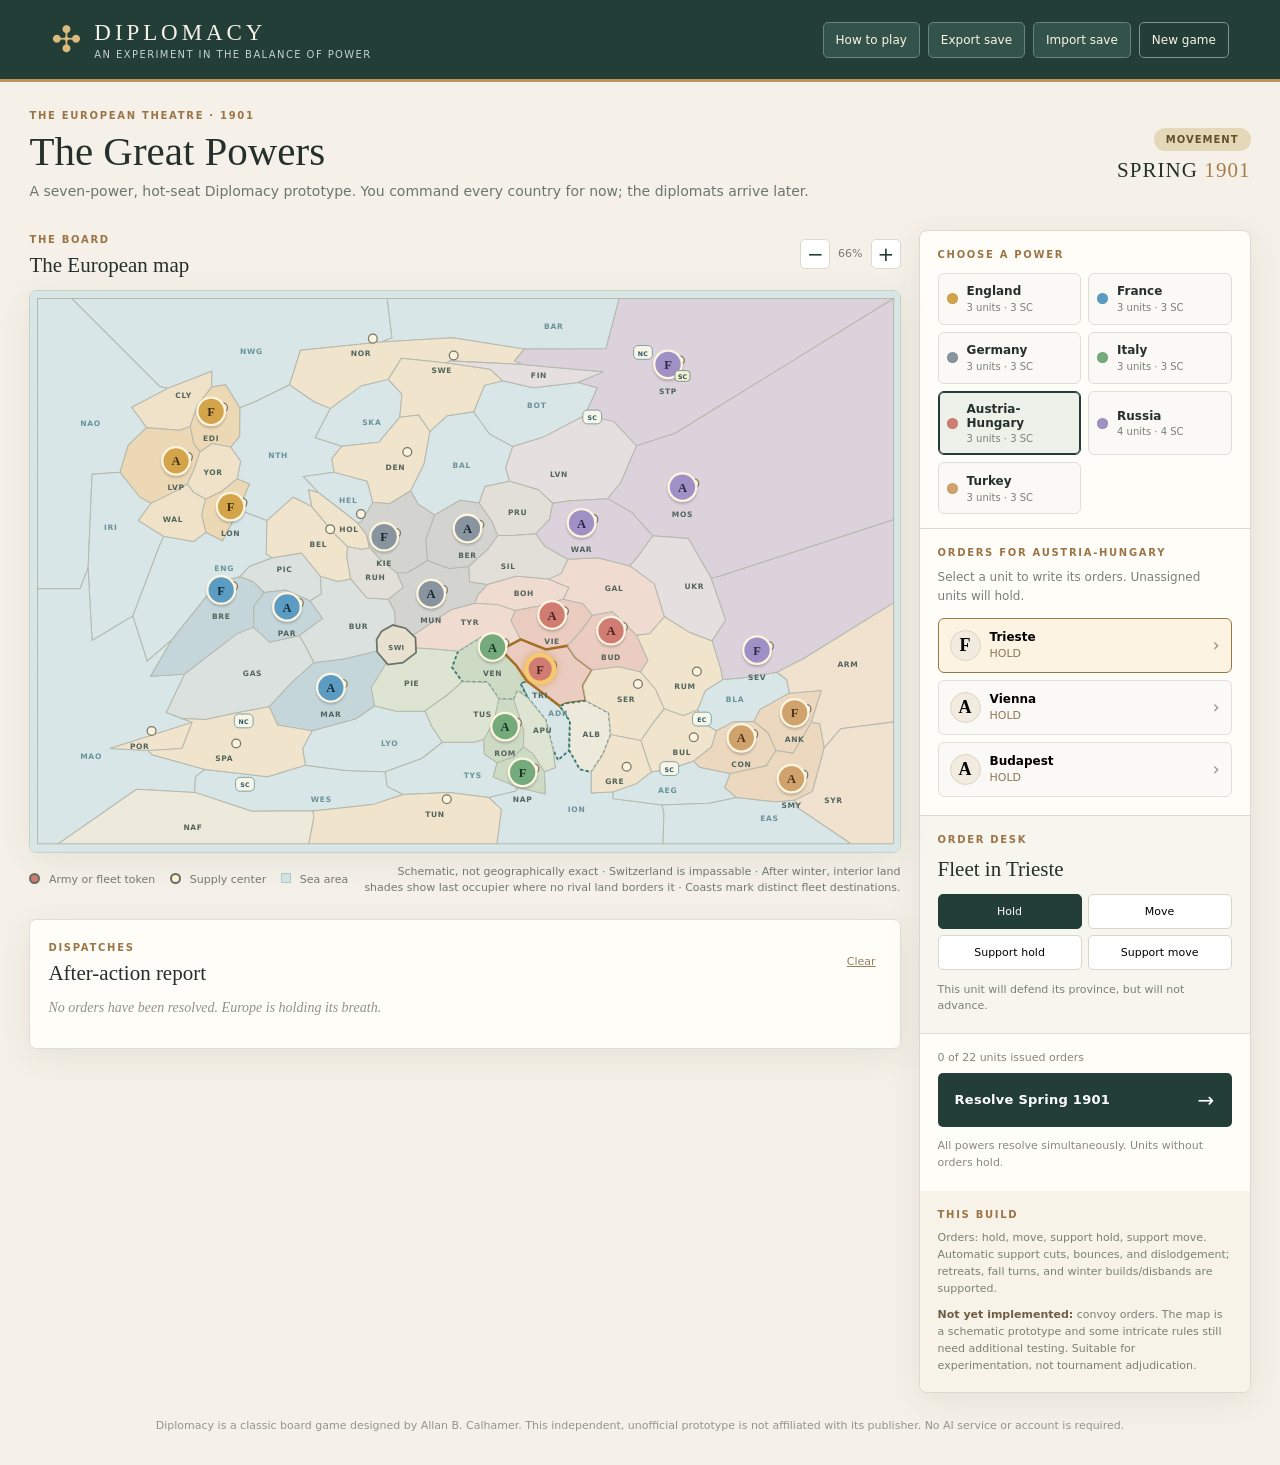
==== commit 9a201cba: "Correct Rome–Venice army adjacency and draw true shared Italian border" ====
--- a/index.html
+++ b/index.html
@@ -21,8 +21,6 @@
 .coast-tag-active{pointer-events:auto;cursor:pointer}
 .coast-tag-active rect{fill:#c2ebe1;stroke:#19796c;stroke-width:2.6}
 .coast-tag-active:hover rect{fill:#a0ded1}
-.apennine-ridge{fill:#e2dbca;stroke:#8e9486;stroke-width:1.5;pointer-events:none}
-.apennine-mark{fill:none;stroke:#738274;stroke-width:1.5;stroke-linecap:round;stroke-linejoin:round;pointer-events:none}
 .unit-coast-back{fill:#f7f0d9;stroke:#637d72;stroke-width:1.2;pointer-events:none}
 .unit-coast-label{font-size:10px;fill:#2d4c44;font-weight:800;text-anchor:middle;dominant-baseline:central;pointer-events:none}
 .coast-choices{display:grid;grid-template-columns:1fr 1fr;gap:10px;margin:18px 0 8px}
@@ -70,7 +68,7 @@
   <p><strong>3. Resolve.</strong> Press the large button to process every country's orders simultaneously. The after-action report shows outcomes. If any units are dislodged, enter retreats; otherwise the game advances to the next phase.</p>
   <p><strong>4. Continue.</strong> Fall supply-center capture and winter builds/disbands are implemented. Convoy orders are not yet available, so this is an early prototype rather than a complete game.</p>
   <p><strong>5. Keep your game.</strong> Autosave stores the position on this device. Export a JSON backup to preserve it or import one later.</p>
-  <div class="rule-note">Switzerland is impassable. The little Apennine mark separates four Italian corners visually; it is not a playable province. After each winter, non-supply-center land adopts the last occupant’s color unless adjacent to land shaded or owned by another power. This color has no rule effect. The NC / SC / EC badges mark separate fleet-access coasts of St. Petersburg, Spain and Bulgaria. Province labels are abbreviated on the map. Hover or tap to select a province and read its full name in the order editor.</div>
+  <div class="rule-note">Switzerland is impassable. Rome and Venice share a regular land border; armies can move directly between them. After each winter, non-supply-center land adopts the last occupant’s color unless adjacent to land shaded or owned by another power. This color has no rule effect. The NC / SC / EC badges mark separate fleet-access coasts of St. Petersburg, Spain and Bulgaria. Province labels are abbreviated on the map. Hover or tap to select a province and read its full name in the order editor.</div>
   <button id="startBtn" class="advance-button">Enter the map <span>→</span></button></div></dialog>
  <script>
 // A hand-drawn schematic atlas for standard Diplomacy (1901), not a facsimile of the published map.
@@ -156,7 +154,7 @@
  pie-ven pie-tyr pie-tus
  por-spa
  pru-sil pru-war
- rom-tus
+ rom-tus rom-ven
  ruh-bel
  rum-ser rum-ukr rum-sev
  ser-tri ser-gre
@@ -298,8 +296,7 @@
  <script>
 // Hand-built exact-contact polygon atlas, with Switzerland excised as impassable terrain.
 // Province boundaries are schematic; fleet coasts are represented separately.
-const ATLAS_CELLS = {"nao":[[[207.5,152.5],[67.0,12.0],[12.0,12.0],[12.0,475.0],[80.0,475.0],[92.7,441.7],[99.0,292.5],[143.7,289.3],[156.5,246.5],[186.0,218.0],[162.5,185.5],[220.0,155.3]]],"nwg":[[[67.0,12.0],[207.5,152.5],[220.0,155.3],[290.0,128.0],[289.7,153.3],[312.0,149.5],[334.7,186.3],[357.5,177.5],[414.3,149.7],[431.5,94.5],[561.0,81.3],[577.5,75.0],[570.0,12.0]]],"bar":[[[940.0,12.0],[570.0,12.0],[577.5,75.0],[561.0,81.3],[674.0,74.5],[788.7,92.7],[919.0,92.0]]],"nth":[[[357.5,177.5],[334.7,186.3],[334.5,232.0],[320.3,249.0],[336.0,271.5],[330.7,299.7],[350.0,308.0],[331.3,352.3],[337.0,350.5],[378.0,366.3],[420.0,329.0],[449.7,344.0],[444.5,317.0],[460.7,322.0],[436.5,296.0],[485.3,289.0],[481.5,267.5],[497.7,247.7],[455.0,234.0],[479.3,187.3],[454.0,177.0],[414.3,149.7]]],"ska":[[[571.7,141.0],[529.0,151.0],[479.3,187.3],[455.0,234.0],[497.7,247.7],[556.5,241.5],[590.0,201.3],[593.5,164.5]]],"hel":[[[485.3,289.0],[436.5,296.0],[460.7,322.0],[501.0,353.0],[522.3,370.0],[529.0,368.0],[547.0,337.0],[538.0,303.5]]],"bal":[[[665.5,199.0],[638.0,224.3],[628.5,276.0],[607.3,318.7],[619.5,340.5],[645.7,357.3],[686.0,334.0],[716.7,338.3],[726.0,312.0],[765.3,303.7],[759.0,282.0],[770.3,248.0],[733.5,228.5],[708.0,192.7]]],"bot":[[[725.0,150.5],[708.0,192.7],[733.5,228.5],[770.3,248.0],[818.5,233.5],[885.0,198.7],[905.5,154.5],[874.3,146.0],[802.5,154.5],[754.0,143.3]]],"iri":[[[99.0,292.5],[92.7,441.7],[99.0,557.5],[164.0,518.7],[206.0,408.0],[213.3,391.3],[173.0,366.5],[193.0,338.7],[175.5,329.0],[143.7,289.3]]],"eng":[[[280.7,385.0],[261.0,399.5],[213.3,391.3],[206.0,408.0],[164.0,518.7],[187.0,590.5],[226.3,556.7],[299.5,465.0],[335.0,456.0],[350.0,439.5],[386.7,425.7],[377.0,419.5],[378.0,366.3],[337.0,350.5],[331.3,352.3],[307.0,398.5]]],"mao":[[[246.7,611.3],[192.5,614.5],[226.3,556.7],[187.0,590.5],[164.0,518.7],[99.0,557.5],[92.7,441.7],[80.0,475.0],[12.0,475.0],[12.0,882.0],[45.0,882.0],[170.0,795.0],[262.7,800.0],[264.0,775.0],[279.3,763.3],[195.0,740.0],[188.3,733.3],[127.5,730.0],[258.8,688.3],[242.28,681.98],[217.5,672.5]]],"wes":[[[379.0,775.0],[279.3,763.3],[264.0,775.0],[262.7,800.0],[354.0,830.0],[451.3,829.7],[547.0,819.5],[595.3,803.3],[570.0,790.5],[566.7,767.0],[504.0,765.0],[439.3,756.7]]],"lyo":[[[520.0,682.5],[450.0,701.7],[435.0,730.0],[439.3,756.7],[504.0,765.0],[566.7,767.0],[626.0,745.5],[658.0,720.0],[641.0,694.5],[630.3,670.0],[584.5,670.5],[549.7,662.0]]],"tys":[[[707.0,720.0],[658.0,720.0],[626.0,745.5],[566.7,767.0],[570.0,790.5],[595.3,803.3],[669.0,800.0],[732.0,808.3],[775.0,798.0],[778.7,792.0],[739.0,775.5],[745.3,752.7],[725.0,739.0],[724.0,715.7]]],"ion":[[[820.7,767.0],[822.0,802.5],[778.7,792.0],[775.0,798.0],[732.0,808.3],[752.0,827.0],[745.0,882.0],[1010.0,882.0],[1011.5,832.5],[1008.3,820.0],[930.0,810.0],[931.0,799.0],[895.5,801.0],[895.7,767.7],[877.0,763.0],[860.3,732.7],[842.5,748.5],[834.3,731.0],[838.0,760.5]]],"adr":[[[793.0,622.3],[782.5,626.0],[794.3,649.3],[822.5,684.0],[834.3,731.0],[842.5,748.5],[860.3,732.7],[861.5,686.5],[845.7,662.7],[820.5,643.5]]],"aeg":[[[1021.0,762.5],[991.7,767.3],[967.5,786.0],[931.0,799.0],[930.0,810.0],[1008.3,820.0],[1083.5,817.5],[1127.3,808.3],[1108.5,792.5],[1117.3,770.0],[1068.5,760.0],[1059.0,750.0]]],"eas":[[[1083.5,817.5],[1008.3,820.0],[1011.5,832.5],[1010.0,882.0],[1310.0,882.0],[1223.5,823.5],[1220.7,812.3],[1190.0,815.0],[1127.3,808.3]]],"bla":[[[1135.0,617.5],[1105.0,620.0],[1077.5,637.5],[1065.0,668.3],[1075.0,690.0],[1095.0,701.7],[1122.5,687.5],[1155.0,686.7],[1165.0,667.5],[1211.7,641.7],[1207.5,620.0],[1191.7,608.3]]],"cly":[[[289.7,153.3],[290.0,128.0],[220.0,155.3],[162.5,185.5],[186.0,218.0],[239.0,222.0],[255.7,216.0],[267.0,182.5]]],"edi":[[[267.0,182.5],[255.7,216.0],[261.0,243.5],[271.3,256.7],[290.5,243.5],[320.3,249.0],[334.5,232.0],[334.7,186.3],[312.0,149.5],[289.7,153.3]]],"lvp":[[[239.0,222.0],[186.0,218.0],[156.5,246.5],[143.7,289.3],[175.5,329.0],[193.0,338.7],[230.5,320.5],[251.0,308.0],[262.5,283.0],[271.3,256.7],[261.0,243.5],[255.7,216.0]]],"yor":[[[262.5,283.0],[251.0,308.0],[260.0,320.5],[280.0,332.3],[306.0,319.5],[330.7,299.7],[336.0,271.5],[320.3,249.0],[290.5,243.5],[271.3,256.7]]],"wal":[[[230.5,320.5],[193.0,338.7],[173.0,366.5],[213.3,391.3],[261.0,399.5],[280.7,385.0],[274.0,357.0],[280.0,332.3],[260.0,320.5],[251.0,308.0]]],"lon":[[[330.7,299.7],[306.0,319.5],[280.0,332.3],[274.0,357.0],[280.7,385.0],[307.0,398.5],[331.3,352.3],[350.0,308.0]]],"nor":[[[431.5,94.5],[414.3,149.7],[454.0,177.0],[479.3,187.3],[529.0,151.0],[571.7,141.0],[592.5,107.5],[665.7,114.7],[670.0,111.5],[786.0,117.3],[773.0,111.5],[788.7,92.7],[674.0,74.5],[561.0,81.3]]],"swe":[[[592.5,107.5],[571.7,141.0],[593.5,164.5],[590.0,201.3],[620.0,198.0],[638.0,224.3],[665.5,199.0],[708.0,192.7],[725.0,150.5],[754.0,143.3],[734.5,125.0],[665.7,114.7]]],"fin":[[[734.5,125.0],[754.0,143.3],[802.5,154.5],[874.3,146.0],[915.0,129.0],[786.0,117.3],[670.0,111.5],[665.7,114.7]]],"stp":[[[773.0,111.5],[786.0,117.3],[915.0,129.0],[874.3,146.0],[905.5,154.5],[885.0,198.7],[931.0,208.0],[967.7,247.0],[1029.5,227.0],[1378.0,12.0],[940.0,12.0],[919.0,92.0],[788.7,92.7]]],"lvn":[[[818.5,233.5],[770.3,248.0],[759.0,282.0],[765.3,303.7],[811.0,317.0],[834.0,338.7],[862.0,334.5],[921.7,331.3],[942.5,306.0],[967.7,247.0],[931.0,208.0],[885.0,198.7]]],"mos":[[[1378.0,365.0],[1378.0,12.0],[1029.5,227.0],[967.7,247.0],[942.5,306.0],[921.7,331.3],[960.5,353.5],[993.7,390.7],[1050.5,395.0],[1087.0,458.3],[1100.5,455.0]]],"bre":[[[299.5,465.0],[226.3,556.7],[192.5,614.5],[246.7,611.3],[330.0,547.0],[356.7,536.7],[357.5,502.5],[373.7,481.0],[355.5,463.5],[335.0,456.0]]],"pic":[[[386.7,425.7],[350.0,439.5],[335.0,456.0],[355.5,463.5],[373.7,481.0],[408.0,477.0],[446.7,494.3],[465.0,483.5],[463.3,455.0],[433.0,418.0]]],"par":[[[357.5,502.5],[356.7,536.7],[382.5,560.5],[429.7,550.0],[467.0,522.5],[446.7,494.3],[408.0,477.0],[373.7,481.0]]],"bur":[[[446.7,494.3],[467.0,522.5],[429.7,550.0],[439.5,567.0],[453.0,593.0],[502.0,587.0],[553.925,574.505],[553.0,556.0],[561.0,543.0],[579.0,533.0],[583.079,534.02],[582.0,512.0],[571.7,491.7],[537.5,490.0],[511.7,459.3],[492.0,463.5],[463.3,455.0],[465.0,483.5]]],"gas":[[[330.0,547.0],[246.7,611.3],[217.5,672.5],[242.28,681.98],[280.91,683.56],[332.5,672.5],[381.7,663.3],[417.5,625.0],[453.0,593.0],[439.5,567.0],[429.7,550.0],[382.5,560.5],[356.7,536.7]]],"mar":[[[502.0,587.0],[453.0,593.0],[417.5,625.0],[381.7,663.3],[395.0,692.5],[450.0,701.7],[520.0,682.5],[549.7,662.0],[544.5,633.0],[568.712,593.309],[554.0,576.0],[553.925,574.505]]],"bel":[[[420.0,329.0],[378.0,366.3],[377.0,419.5],[386.7,425.7],[433.0,418.0],[463.3,455.0],[492.0,463.5],[511.7,459.3],[505.5,424.5],[506.7,407.7],[484.5,386.0],[449.7,344.0]]],"hol":[[[460.7,322.0],[444.5,317.0],[449.7,344.0],[484.5,386.0],[506.7,407.7],[530.0,412.5],[541.7,409.7],[537.0,389.0],[522.3,370.0],[501.0,353.0]]],"den":[[[556.5,241.5],[497.7,247.7],[481.5,267.5],[485.3,289.0],[538.0,303.5],[547.0,337.0],[574.0,339.5],[607.3,318.7],[628.5,276.0],[638.0,224.3],[620.0,198.0],[590.0,201.3]]],"kie":[[[574.0,339.5],[547.0,337.0],[529.0,368.0],[522.3,370.0],[537.0,389.0],[541.7,409.7],[558.0,427.5],[585.3,450.0],[602.5,449.5],[634.3,430.0],[631.5,397.5],[645.7,357.3],[619.5,340.5],[607.3,318.7]]],"ber":[[[716.7,338.3],[686.0,334.0],[645.7,357.3],[631.5,397.5],[634.3,430.0],[669.0,443.0],[700.3,439.7],[730.5,412.0],[746.3,390.3],[738.0,369.0]]],"mun":[[[585.3,450.0],[595.5,473.0],[571.7,491.7],[582.0,512.0],[583.079,534.02],[599.0,538.0],[611.089,549.334],[671.0,509.0],[710.0,498.3],[714.0,486.0],[730.3,468.3],[701.5,464.0],[700.3,439.7],[669.0,443.0],[634.3,430.0],[602.5,449.5]]],"ruh":[[[505.5,424.5],[511.7,459.3],[537.5,490.0],[571.7,491.7],[595.5,473.0],[585.3,450.0],[558.0,427.5],[541.7,409.7],[530.0,412.5],[506.7,407.7]]],"pru":[[[765.3,303.7],[726.0,312.0],[716.7,338.3],[738.0,369.0],[746.3,390.3],[770.5,390.0],[807.0,387.3],[829.0,364.5],[834.0,338.7],[811.0,317.0]]],"sil":[[[770.5,390.0],[746.3,390.3],[730.5,412.0],[700.3,439.7],[701.5,464.0],[730.3,468.3],[775.5,455.0],[827.7,459.7],[847.5,451.0],[858.3,428.0],[821.5,407.5],[807.0,387.3]]],"por":[[[258.8,688.3],[127.5,730.0],[188.3,733.3],[242.5,730.0]]],"spa":[[[332.5,672.5],[280.91,683.56],[242.28,681.98],[258.8,688.3],[242.5,730.0],[188.3,733.3],[195.0,740.0],[279.3,763.3],[379.0,775.0],[439.3,756.7],[435.0,730.0],[450.0,701.7],[395.0,692.5],[381.7,663.3]]],"naf":[[[262.7,800.0],[170.0,795.0],[45.0,882.0],[445.0,882.0],[453.0,839.5],[451.3,829.7],[354.0,830.0]]],"tun":[[[547.0,819.5],[451.3,829.7],[453.0,839.5],[445.0,882.0],[745.0,882.0],[752.0,827.0],[732.0,808.3],[669.0,800.0],[595.3,803.3]]],"pie":[[[655.5,572.0],[615.677,569.244],[616.0,577.0],[595.0,593.0],[571.0,596.0],[568.712,593.309],[544.5,633.0],[549.7,662.0],[584.5,670.5],[630.3,670.0],[665.5,645.0],[689.7,623.3],[673.5,600.5],[683.0,574.7]]],"ven":[[[751.3,572.7],[720.0,551.5],[683.0,574.7],[673.5,600.5],[689.7,623.3],[730.0,624.5],[751.8,648.4],[760.5,645.2],[769.3,648.2],[778.0,638.0],[794.3,649.3],[782.5,626.0],[793.0,622.3],[776.0,597.5]]],"tus":[[[665.5,645.0],[630.3,670.0],[641.0,694.5],[658.0,720.0],[707.0,720.0],[724.0,715.7],[740.0,688.0],[753.5,668.8],[747.0,658.1],[751.8,648.4],[730.0,624.5],[689.7,623.3]]],"rom":[[[768.0,669.1],[760.9,672.5],[753.5,668.8],[740.0,688.0],[724.0,715.7],[725.0,739.0],[745.3,752.7],[772.0,743.5],[787.3,727.7],[788.0,701.5]]],"apu":[[[794.3,649.3],[778.0,638.0],[769.3,648.2],[774.4,658.1],[768.0,669.1],[788.0,701.5],[787.3,727.7],[802.0,738.0],[820.7,767.0],[838.0,760.5],[834.3,731.0],[822.5,684.0]]],"nap":[[[787.3,727.7],[772.0,743.5],[745.3,752.7],[739.0,775.5],[778.7,792.0],[822.0,802.5],[820.7,767.0],[802.0,738.0]]],"tyr":[[[611.089,549.334],[615.0,553.0],[615.677,569.244],[655.5,572.0],[683.0,574.7],[720.0,551.5],[751.3,572.7],[758.0,569.0],[783.0,555.7],[767.5,526.0],[774.3,509.7],[745.0,500.0],[710.0,498.3],[671.0,509.0]]],"boh":[[[827.7,459.7],[775.5,455.0],[730.3,468.3],[714.0,486.0],[710.0,498.3],[745.0,500.0],[774.3,509.7],[810.5,503.0],[851.0,491.7],[860.0,473.0]]],"vie":[[[851.0,491.7],[810.5,503.0],[774.3,509.7],[767.5,526.0],[783.0,555.7],[823.5,572.0],[858.0,566.0],[880.0,541.5],[897.3,517.3],[882.5,499.0]]],"tri":[[[758.0,569.0],[751.3,572.7],[776.0,597.5],[793.0,622.3],[820.5,643.5],[845.7,662.7],[855.0,658.0],[887.0,653.7],[882.5,630.0],[897.3,604.7],[870.5,584.5],[858.0,566.0],[823.5,572.0],[783.0,555.7]]],"bud":[[[880.0,541.5],[858.0,566.0],[870.5,584.5],[897.3,604.7],[939.0,599.5],[974.3,608.0],[986.0,589.5],[968.0,549.3],[929.5,511.5],[897.3,517.3]]],"gal":[[[847.5,451.0],[827.7,459.7],[860.0,473.0],[851.0,491.7],[882.5,499.0],[897.3,517.3],[929.5,511.5],[968.0,549.3],[988.5,547.0],[1012.3,519.7],[996.0,467.0],[957.3,438.7],[906.0,425.5],[858.3,428.0]]],"war":[[[921.7,331.3],[862.0,334.5],[834.0,338.7],[829.0,364.5],[807.0,387.3],[821.5,407.5],[858.3,428.0],[906.0,425.5],[957.3,438.7],[970.0,423.5],[993.7,390.7],[960.5,353.5]]],"ukr":[[[993.7,390.7],[970.0,423.5],[957.3,438.7],[996.0,467.0],[1012.3,519.7],[1052.5,545.0],[1088.3,558.3],[1110.0,525.0],[1087.0,458.3],[1050.5,395.0]]],"sev":[[[1378.0,497.5],[1378.0,365.0],[1100.5,455.0],[1087.0,458.3],[1110.0,525.0],[1088.3,558.3],[1102.5,605.0],[1105.0,620.0],[1135.0,617.5],[1191.7,608.3],[1232.5,587.5]]],"alb":[[[887.0,653.7],[855.0,658.0],[845.7,662.7],[861.5,686.5],[860.3,732.7],[877.0,763.0],[895.7,767.7],[914.5,739.0],[926.7,707.7],[923.5,673.0]]],"ser":[[[882.5,630.0],[887.0,653.7],[923.5,673.0],[926.7,707.7],[942.0,711.0],[974.7,717.3],[995.5,687.5],[1012.0,666.7],[998.0,635.0],[974.3,608.0],[939.0,599.5],[897.3,604.7]]],"rum":[[[988.5,547.0],[968.0,549.3],[986.0,589.5],[974.3,608.0],[998.0,635.0],[1012.0,666.7],[1042.5,677.5],[1065.0,668.3],[1077.5,637.5],[1105.0,620.0],[1102.5,605.0],[1088.3,558.3],[1052.5,545.0],[1012.3,519.7]]],"bul":[[[995.5,687.5],[974.7,717.3],[986.5,753.5],[991.7,767.3],[1021.0,762.5],[1059.0,750.0],[1087.5,727.5],[1095.0,701.7],[1075.0,690.0],[1065.0,668.3],[1042.5,677.5],[1012.0,666.7]]],"gre":[[[914.5,739.0],[895.7,767.7],[895.5,801.0],[931.0,799.0],[967.5,786.0],[991.7,767.3],[986.5,753.5],[974.7,717.3],[942.0,711.0],[926.7,707.7]]],"con":[[[1155.0,686.7],[1122.5,687.5],[1095.0,701.7],[1087.5,727.5],[1059.0,750.0],[1068.5,760.0],[1117.3,770.0],[1175.0,757.5],[1190.0,733.3],[1177.5,705.0]]],"ank":[[[1211.7,641.7],[1165.0,667.5],[1155.0,686.7],[1177.5,705.0],[1190.0,733.3],[1217.5,737.5],[1246.7,688.3],[1262.5,637.5]]],"smy":[[[1217.5,737.5],[1190.0,733.3],[1175.0,757.5],[1117.3,770.0],[1108.5,792.5],[1127.3,808.3],[1190.0,815.0],[1220.7,812.3],[1248.5,798.5],[1267.3,729.0],[1260.0,690.0],[1246.7,688.3]]],"arm":[[[1378.0,687.5],[1378.0,497.5],[1232.5,587.5],[1191.7,608.3],[1207.5,620.0],[1211.7,641.7],[1262.5,637.5],[1246.7,688.3],[1260.0,690.0],[1267.3,729.0],[1293.5,698.5]]],"syr":[[[1267.3,729.0],[1248.5,798.5],[1220.7,812.3],[1223.5,823.5],[1310.0,882.0],[1378.0,882.0],[1378.0,687.5],[1293.5,698.5]]]};
-const APENNINE_RIDGE = [[[751.8,648.4],[760.5,645.2],[769.3,648.2],[774.4,658.1],[768.0,669.1],[760.9,672.5],[753.5,668.8],[747.0,658.1]] ];
+const ATLAS_CELLS = {"nao":[[[207.5,152.5],[67.0,12.0],[12.0,12.0],[12.0,475.0],[80.0,475.0],[92.7,441.7],[99.0,292.5],[143.7,289.3],[156.5,246.5],[186.0,218.0],[162.5,185.5],[220.0,155.3]]],"nwg":[[[67.0,12.0],[207.5,152.5],[220.0,155.3],[290.0,128.0],[289.7,153.3],[312.0,149.5],[334.7,186.3],[357.5,177.5],[414.3,149.7],[431.5,94.5],[561.0,81.3],[577.5,75.0],[570.0,12.0]]],"bar":[[[940.0,12.0],[570.0,12.0],[577.5,75.0],[561.0,81.3],[674.0,74.5],[788.7,92.7],[919.0,92.0]]],"nth":[[[357.5,177.5],[334.7,186.3],[334.5,232.0],[320.3,249.0],[336.0,271.5],[330.7,299.7],[350.0,308.0],[331.3,352.3],[337.0,350.5],[378.0,366.3],[420.0,329.0],[449.7,344.0],[444.5,317.0],[460.7,322.0],[436.5,296.0],[485.3,289.0],[481.5,267.5],[497.7,247.7],[455.0,234.0],[479.3,187.3],[454.0,177.0],[414.3,149.7]]],"ska":[[[571.7,141.0],[529.0,151.0],[479.3,187.3],[455.0,234.0],[497.7,247.7],[556.5,241.5],[590.0,201.3],[593.5,164.5]]],"hel":[[[485.3,289.0],[436.5,296.0],[460.7,322.0],[501.0,353.0],[522.3,370.0],[529.0,368.0],[547.0,337.0],[538.0,303.5]]],"bal":[[[665.5,199.0],[638.0,224.3],[628.5,276.0],[607.3,318.7],[619.5,340.5],[645.7,357.3],[686.0,334.0],[716.7,338.3],[726.0,312.0],[765.3,303.7],[759.0,282.0],[770.3,248.0],[733.5,228.5],[708.0,192.7]]],"bot":[[[725.0,150.5],[708.0,192.7],[733.5,228.5],[770.3,248.0],[818.5,233.5],[885.0,198.7],[905.5,154.5],[874.3,146.0],[802.5,154.5],[754.0,143.3]]],"iri":[[[99.0,292.5],[92.7,441.7],[99.0,557.5],[164.0,518.7],[206.0,408.0],[213.3,391.3],[173.0,366.5],[193.0,338.7],[175.5,329.0],[143.7,289.3]]],"eng":[[[280.7,385.0],[261.0,399.5],[213.3,391.3],[206.0,408.0],[164.0,518.7],[187.0,590.5],[226.3,556.7],[299.5,465.0],[335.0,456.0],[350.0,439.5],[386.7,425.7],[377.0,419.5],[378.0,366.3],[337.0,350.5],[331.3,352.3],[307.0,398.5]]],"mao":[[[246.7,611.3],[192.5,614.5],[226.3,556.7],[187.0,590.5],[164.0,518.7],[99.0,557.5],[92.7,441.7],[80.0,475.0],[12.0,475.0],[12.0,882.0],[45.0,882.0],[170.0,795.0],[262.7,800.0],[264.0,775.0],[279.3,763.3],[195.0,740.0],[188.3,733.3],[127.5,730.0],[258.8,688.3],[242.28,681.98],[217.5,672.5]]],"wes":[[[379.0,775.0],[279.3,763.3],[264.0,775.0],[262.7,800.0],[354.0,830.0],[451.3,829.7],[547.0,819.5],[595.3,803.3],[570.0,790.5],[566.7,767.0],[504.0,765.0],[439.3,756.7]]],"lyo":[[[520.0,682.5],[450.0,701.7],[435.0,730.0],[439.3,756.7],[504.0,765.0],[566.7,767.0],[626.0,745.5],[658.0,720.0],[641.0,694.5],[630.3,670.0],[584.5,670.5],[549.7,662.0]]],"tys":[[[707.0,720.0],[658.0,720.0],[626.0,745.5],[566.7,767.0],[570.0,790.5],[595.3,803.3],[669.0,800.0],[732.0,808.3],[775.0,798.0],[778.7,792.0],[739.0,775.5],[745.3,752.7],[725.0,739.0],[724.0,715.7]]],"ion":[[[820.7,767.0],[822.0,802.5],[778.7,792.0],[775.0,798.0],[732.0,808.3],[752.0,827.0],[745.0,882.0],[1010.0,882.0],[1011.5,832.5],[1008.3,820.0],[930.0,810.0],[931.0,799.0],[895.5,801.0],[895.7,767.7],[877.0,763.0],[860.3,732.7],[842.5,748.5],[834.3,731.0],[838.0,760.5]]],"adr":[[[793.0,622.3],[782.5,626.0],[794.3,649.3],[822.5,684.0],[834.3,731.0],[842.5,748.5],[860.3,732.7],[861.5,686.5],[845.7,662.7],[820.5,643.5]]],"aeg":[[[1021.0,762.5],[991.7,767.3],[967.5,786.0],[931.0,799.0],[930.0,810.0],[1008.3,820.0],[1083.5,817.5],[1127.3,808.3],[1108.5,792.5],[1117.3,770.0],[1068.5,760.0],[1059.0,750.0]]],"eas":[[[1083.5,817.5],[1008.3,820.0],[1011.5,832.5],[1010.0,882.0],[1310.0,882.0],[1223.5,823.5],[1220.7,812.3],[1190.0,815.0],[1127.3,808.3]]],"bla":[[[1135.0,617.5],[1105.0,620.0],[1077.5,637.5],[1065.0,668.3],[1075.0,690.0],[1095.0,701.7],[1122.5,687.5],[1155.0,686.7],[1165.0,667.5],[1211.7,641.7],[1207.5,620.0],[1191.7,608.3]]],"cly":[[[289.7,153.3],[290.0,128.0],[220.0,155.3],[162.5,185.5],[186.0,218.0],[239.0,222.0],[255.7,216.0],[267.0,182.5]]],"edi":[[[267.0,182.5],[255.7,216.0],[261.0,243.5],[271.3,256.7],[290.5,243.5],[320.3,249.0],[334.5,232.0],[334.7,186.3],[312.0,149.5],[289.7,153.3]]],"lvp":[[[239.0,222.0],[186.0,218.0],[156.5,246.5],[143.7,289.3],[175.5,329.0],[193.0,338.7],[230.5,320.5],[251.0,308.0],[262.5,283.0],[271.3,256.7],[261.0,243.5],[255.7,216.0]]],"yor":[[[262.5,283.0],[251.0,308.0],[260.0,320.5],[280.0,332.3],[306.0,319.5],[330.7,299.7],[336.0,271.5],[320.3,249.0],[290.5,243.5],[271.3,256.7]]],"wal":[[[230.5,320.5],[193.0,338.7],[173.0,366.5],[213.3,391.3],[261.0,399.5],[280.7,385.0],[274.0,357.0],[280.0,332.3],[260.0,320.5],[251.0,308.0]]],"lon":[[[330.7,299.7],[306.0,319.5],[280.0,332.3],[274.0,357.0],[280.7,385.0],[307.0,398.5],[331.3,352.3],[350.0,308.0]]],"nor":[[[431.5,94.5],[414.3,149.7],[454.0,177.0],[479.3,187.3],[529.0,151.0],[571.7,141.0],[592.5,107.5],[665.7,114.7],[670.0,111.5],[786.0,117.3],[773.0,111.5],[788.7,92.7],[674.0,74.5],[561.0,81.3]]],"swe":[[[592.5,107.5],[571.7,141.0],[593.5,164.5],[590.0,201.3],[620.0,198.0],[638.0,224.3],[665.5,199.0],[708.0,192.7],[725.0,150.5],[754.0,143.3],[734.5,125.0],[665.7,114.7]]],"fin":[[[734.5,125.0],[754.0,143.3],[802.5,154.5],[874.3,146.0],[915.0,129.0],[786.0,117.3],[670.0,111.5],[665.7,114.7]]],"stp":[[[773.0,111.5],[786.0,117.3],[915.0,129.0],[874.3,146.0],[905.5,154.5],[885.0,198.7],[931.0,208.0],[967.7,247.0],[1029.5,227.0],[1378.0,12.0],[940.0,12.0],[919.0,92.0],[788.7,92.7]]],"lvn":[[[818.5,233.5],[770.3,248.0],[759.0,282.0],[765.3,303.7],[811.0,317.0],[834.0,338.7],[862.0,334.5],[921.7,331.3],[942.5,306.0],[967.7,247.0],[931.0,208.0],[885.0,198.7]]],"mos":[[[1378.0,365.0],[1378.0,12.0],[1029.5,227.0],[967.7,247.0],[942.5,306.0],[921.7,331.3],[960.5,353.5],[993.7,390.7],[1050.5,395.0],[1087.0,458.3],[1100.5,455.0]]],"bre":[[[299.5,465.0],[226.3,556.7],[192.5,614.5],[246.7,611.3],[330.0,547.0],[356.7,536.7],[357.5,502.5],[373.7,481.0],[355.5,463.5],[335.0,456.0]]],"pic":[[[386.7,425.7],[350.0,439.5],[335.0,456.0],[355.5,463.5],[373.7,481.0],[408.0,477.0],[446.7,494.3],[465.0,483.5],[463.3,455.0],[433.0,418.0]]],"par":[[[357.5,502.5],[356.7,536.7],[382.5,560.5],[429.7,550.0],[467.0,522.5],[446.7,494.3],[408.0,477.0],[373.7,481.0]]],"bur":[[[446.7,494.3],[467.0,522.5],[429.7,550.0],[439.5,567.0],[453.0,593.0],[502.0,587.0],[553.925,574.505],[553.0,556.0],[561.0,543.0],[579.0,533.0],[583.079,534.02],[582.0,512.0],[571.7,491.7],[537.5,490.0],[511.7,459.3],[492.0,463.5],[463.3,455.0],[465.0,483.5]]],"gas":[[[330.0,547.0],[246.7,611.3],[217.5,672.5],[242.28,681.98],[280.91,683.56],[332.5,672.5],[381.7,663.3],[417.5,625.0],[453.0,593.0],[439.5,567.0],[429.7,550.0],[382.5,560.5],[356.7,536.7]]],"mar":[[[502.0,587.0],[453.0,593.0],[417.5,625.0],[381.7,663.3],[395.0,692.5],[450.0,701.7],[520.0,682.5],[549.7,662.0],[544.5,633.0],[568.712,593.309],[554.0,576.0],[553.925,574.505]]],"bel":[[[420.0,329.0],[378.0,366.3],[377.0,419.5],[386.7,425.7],[433.0,418.0],[463.3,455.0],[492.0,463.5],[511.7,459.3],[505.5,424.5],[506.7,407.7],[484.5,386.0],[449.7,344.0]]],"hol":[[[460.7,322.0],[444.5,317.0],[449.7,344.0],[484.5,386.0],[506.7,407.7],[530.0,412.5],[541.7,409.7],[537.0,389.0],[522.3,370.0],[501.0,353.0]]],"den":[[[556.5,241.5],[497.7,247.7],[481.5,267.5],[485.3,289.0],[538.0,303.5],[547.0,337.0],[574.0,339.5],[607.3,318.7],[628.5,276.0],[638.0,224.3],[620.0,198.0],[590.0,201.3]]],"kie":[[[574.0,339.5],[547.0,337.0],[529.0,368.0],[522.3,370.0],[537.0,389.0],[541.7,409.7],[558.0,427.5],[585.3,450.0],[602.5,449.5],[634.3,430.0],[631.5,397.5],[645.7,357.3],[619.5,340.5],[607.3,318.7]]],"ber":[[[716.7,338.3],[686.0,334.0],[645.7,357.3],[631.5,397.5],[634.3,430.0],[669.0,443.0],[700.3,439.7],[730.5,412.0],[746.3,390.3],[738.0,369.0]]],"mun":[[[585.3,450.0],[595.5,473.0],[571.7,491.7],[582.0,512.0],[583.079,534.02],[599.0,538.0],[611.089,549.334],[671.0,509.0],[710.0,498.3],[714.0,486.0],[730.3,468.3],[701.5,464.0],[700.3,439.7],[669.0,443.0],[634.3,430.0],[602.5,449.5]]],"ruh":[[[505.5,424.5],[511.7,459.3],[537.5,490.0],[571.7,491.7],[595.5,473.0],[585.3,450.0],[558.0,427.5],[541.7,409.7],[530.0,412.5],[506.7,407.7]]],"pru":[[[765.3,303.7],[726.0,312.0],[716.7,338.3],[738.0,369.0],[746.3,390.3],[770.5,390.0],[807.0,387.3],[829.0,364.5],[834.0,338.7],[811.0,317.0]]],"sil":[[[770.5,390.0],[746.3,390.3],[730.5,412.0],[700.3,439.7],[701.5,464.0],[730.3,468.3],[775.5,455.0],[827.7,459.7],[847.5,451.0],[858.3,428.0],[821.5,407.5],[807.0,387.3]]],"por":[[[258.8,688.3],[127.5,730.0],[188.3,733.3],[242.5,730.0]]],"spa":[[[332.5,672.5],[280.91,683.56],[242.28,681.98],[258.8,688.3],[242.5,730.0],[188.3,733.3],[195.0,740.0],[279.3,763.3],[379.0,775.0],[439.3,756.7],[435.0,730.0],[450.0,701.7],[395.0,692.5],[381.7,663.3]]],"naf":[[[262.7,800.0],[170.0,795.0],[45.0,882.0],[445.0,882.0],[453.0,839.5],[451.3,829.7],[354.0,830.0]]],"tun":[[[547.0,819.5],[451.3,829.7],[453.0,839.5],[445.0,882.0],[745.0,882.0],[752.0,827.0],[732.0,808.3],[669.0,800.0],[595.3,803.3]]],"pie":[[[655.5,572.0],[615.677,569.244],[616.0,577.0],[595.0,593.0],[571.0,596.0],[568.712,593.309],[544.5,633.0],[549.7,662.0],[584.5,670.5],[630.3,670.0],[665.5,645.0],[689.7,623.3],[673.5,600.5],[683.0,574.7]]],"ven":[[[751.3,572.7],[720.0,551.5],[683.0,574.7],[673.5,600.5],[689.7,623.3],[730.0,624.5],[748.0,651.0],[772.0,652.0],[778.0,638.0],[794.3,649.3],[782.5,626.0],[793.0,622.3],[776.0,597.5]]],"tus":[[[665.5,645.0],[630.3,670.0],[641.0,694.5],[658.0,720.0],[707.0,720.0],[724.0,715.7],[740.0,688.0],[748.0,651.0],[730.0,624.5],[689.7,623.3]]],"rom":[[[772.0,652.0],[748.0,651.0],[740.0,688.0],[724.0,715.7],[725.0,739.0],[745.3,752.7],[772.0,743.5],[787.3,727.7],[788.0,701.5]]],"apu":[[[794.3,649.3],[778.0,638.0],[772.0,652.0],[788.0,701.5],[787.3,727.7],[802.0,738.0],[820.7,767.0],[838.0,760.5],[834.3,731.0],[822.5,684.0]]],"nap":[[[787.3,727.7],[772.0,743.5],[745.3,752.7],[739.0,775.5],[778.7,792.0],[822.0,802.5],[820.7,767.0],[802.0,738.0]]],"tyr":[[[611.089,549.334],[615.0,553.0],[615.677,569.244],[655.5,572.0],[683.0,574.7],[720.0,551.5],[751.3,572.7],[758.0,569.0],[783.0,555.7],[767.5,526.0],[774.3,509.7],[745.0,500.0],[710.0,498.3],[671.0,509.0]]],"boh":[[[827.7,459.7],[775.5,455.0],[730.3,468.3],[714.0,486.0],[710.0,498.3],[745.0,500.0],[774.3,509.7],[810.5,503.0],[851.0,491.7],[860.0,473.0]]],"vie":[[[851.0,491.7],[810.5,503.0],[774.3,509.7],[767.5,526.0],[783.0,555.7],[823.5,572.0],[858.0,566.0],[880.0,541.5],[897.3,517.3],[882.5,499.0]]],"tri":[[[758.0,569.0],[751.3,572.7],[776.0,597.5],[793.0,622.3],[820.5,643.5],[845.7,662.7],[855.0,658.0],[887.0,653.7],[882.5,630.0],[897.3,604.7],[870.5,584.5],[858.0,566.0],[823.5,572.0],[783.0,555.7]]],"bud":[[[880.0,541.5],[858.0,566.0],[870.5,584.5],[897.3,604.7],[939.0,599.5],[974.3,608.0],[986.0,589.5],[968.0,549.3],[929.5,511.5],[897.3,517.3]]],"gal":[[[847.5,451.0],[827.7,459.7],[860.0,473.0],[851.0,491.7],[882.5,499.0],[897.3,517.3],[929.5,511.5],[968.0,549.3],[988.5,547.0],[1012.3,519.7],[996.0,467.0],[957.3,438.7],[906.0,425.5],[858.3,428.0]]],"war":[[[921.7,331.3],[862.0,334.5],[834.0,338.7],[829.0,364.5],[807.0,387.3],[821.5,407.5],[858.3,428.0],[906.0,425.5],[957.3,438.7],[970.0,423.5],[993.7,390.7],[960.5,353.5]]],"ukr":[[[993.7,390.7],[970.0,423.5],[957.3,438.7],[996.0,467.0],[1012.3,519.7],[1052.5,545.0],[1088.3,558.3],[1110.0,525.0],[1087.0,458.3],[1050.5,395.0]]],"sev":[[[1378.0,497.5],[1378.0,365.0],[1100.5,455.0],[1087.0,458.3],[1110.0,525.0],[1088.3,558.3],[1102.5,605.0],[1105.0,620.0],[1135.0,617.5],[1191.7,608.3],[1232.5,587.5]]],"alb":[[[887.0,653.7],[855.0,658.0],[845.7,662.7],[861.5,686.5],[860.3,732.7],[877.0,763.0],[895.7,767.7],[914.5,739.0],[926.7,707.7],[923.5,673.0]]],"ser":[[[882.5,630.0],[887.0,653.7],[923.5,673.0],[926.7,707.7],[942.0,711.0],[974.7,717.3],[995.5,687.5],[1012.0,666.7],[998.0,635.0],[974.3,608.0],[939.0,599.5],[897.3,604.7]]],"rum":[[[988.5,547.0],[968.0,549.3],[986.0,589.5],[974.3,608.0],[998.0,635.0],[1012.0,666.7],[1042.5,677.5],[1065.0,668.3],[1077.5,637.5],[1105.0,620.0],[1102.5,605.0],[1088.3,558.3],[1052.5,545.0],[1012.3,519.7]]],"bul":[[[995.5,687.5],[974.7,717.3],[986.5,753.5],[991.7,767.3],[1021.0,762.5],[1059.0,750.0],[1087.5,727.5],[1095.0,701.7],[1075.0,690.0],[1065.0,668.3],[1042.5,677.5],[1012.0,666.7]]],"gre":[[[914.5,739.0],[895.7,767.7],[895.5,801.0],[931.0,799.0],[967.5,786.0],[991.7,767.3],[986.5,753.5],[974.7,717.3],[942.0,711.0],[926.7,707.7]]],"con":[[[1155.0,686.7],[1122.5,687.5],[1095.0,701.7],[1087.5,727.5],[1059.0,750.0],[1068.5,760.0],[1117.3,770.0],[1175.0,757.5],[1190.0,733.3],[1177.5,705.0]]],"ank":[[[1211.7,641.7],[1165.0,667.5],[1155.0,686.7],[1177.5,705.0],[1190.0,733.3],[1217.5,737.5],[1246.7,688.3],[1262.5,637.5]]],"smy":[[[1217.5,737.5],[1190.0,733.3],[1175.0,757.5],[1117.3,770.0],[1108.5,792.5],[1127.3,808.3],[1190.0,815.0],[1220.7,812.3],[1248.5,798.5],[1267.3,729.0],[1260.0,690.0],[1246.7,688.3]]],"arm":[[[1378.0,687.5],[1378.0,497.5],[1232.5,587.5],[1191.7,608.3],[1207.5,620.0],[1211.7,641.7],[1262.5,637.5],[1246.7,688.3],[1260.0,690.0],[1267.3,729.0],[1293.5,698.5]]],"syr":[[[1267.3,729.0],[1248.5,798.5],[1220.7,812.3],[1223.5,823.5],[1310.0,882.0],[1378.0,882.0],[1378.0,687.5],[1293.5,698.5]]]};
 const SWITZERLAND_POLYGON = [[561.0,543.0],[579.0,533.0],[599.0,538.0],[615.0,553.0],[616.0,577.0],[595.0,593.0],[571.0,596.0],[554.0,576.0],[553.0,556.0]];
 
 </script>
@@ -641,8 +638,8 @@
  const lines=r.logs;
  root.innerHTML=`<div class="report-heading">${r.season} ${r.year} · ${lines.length} dispatches</div><div class="report-list">${lines.map(s=>`<div class="report-entry ${s.includes('SUCCESS')?'success':s.includes('FAILED')||s.includes('BOUNCE')||s.includes('DISBAND')?'fail':''}">${escapeHTML(s)}</div>`).join('')}</div>`;
 }
-// Exact-contact atlas: province edges are drawn from the movement-topology graph,
-// rather than from arbitrary nearest-point (Voronoi) cells.
+// The hand-edited polygon atlas matches the intended province movement topology;
+// the land-border graph remains the authority for legal orders.
 function computeAtlas(){
  return Object.entries(ATLAS_CELLS).flatMap(([id,shapes])=>shapes.map(points=>({
   id, poly:points.map(([x,y])=>`${x},${y}`).join(' ')
@@ -684,11 +681,6 @@
   const note=p.kind==='l' && game.visualOwners[p.id]?' · Visual influence: '+power(game.visualOwners[p.id]).name+' (not supply-center ownership)':'';
   svg+=`<polygon data-province="${p.id}" class="province ${selected?.at===p.id?'selected-cell':''} ${legal.has(p.id)?'legal-cell':''}" points="${cell.poly}" fill="${fill}"><title>${escapeHTML(p.name)}${p.kind==='s'?' · Supply center':''}${escapeHTML(note)}</title></polygon>`;
  }
- // The Apennines occupy a very small CARTOGRAPHIC separator where the four
- // Italian provinces would otherwise have a misleading four-way intersection.
- // This ornament is NOT a playable territory and changes no movement rules.
- svg+=`<polygon class="apennine-ridge" points="${APENNINE_RIDGE.map(([x,y])=>`${x},${y}`).join(' ')}"/>`;
- svg+='<path class="apennine-mark" d="M751 661 l4 -6 3 4 4 -7 5 9 M755 665 l4 -4 3 2"/>';
  // Switzerland occupies a genuine hole in the surrounding provinces. It has no
  // space in the movement graph and cannot be occupied by either kind of unit.
  svg+=`<polygon class="swiss-territory" points="${SWITZERLAND_POLYGON.map(([x,y])=>`${x},${y}`).join(' ')}"><title>Switzerland — impassable</title></polygon>`;
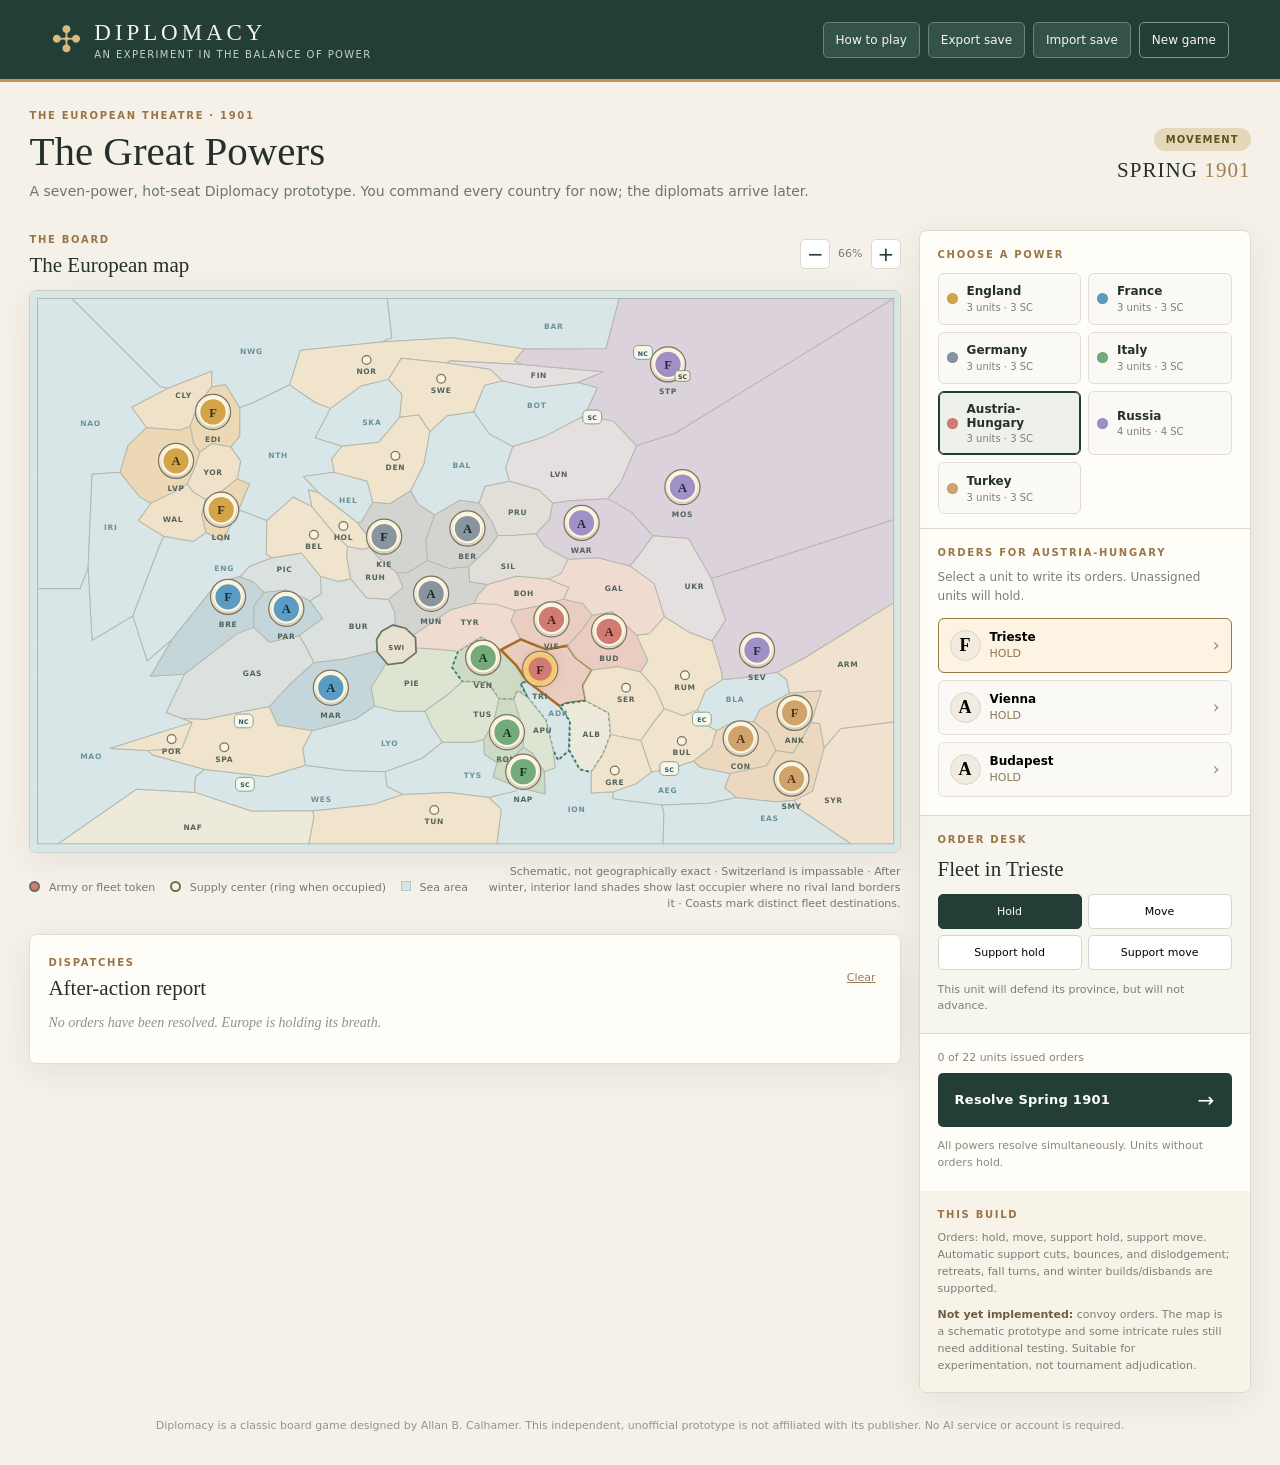
==== commit b258c5ff: "Place supply centers inside their provinces and show rings on occupied centers" ====
--- a/index.html
+++ b/index.html
@@ -8,7 +8,7 @@
  
  <style>
 :root{--forest:#223e37;--forest-dark:#192d28;--paper:#f5f1e8;--card:#fffdf8;--gold:#bb9053;--ink:#25302c;--muted:#6b766e;--line:#ddd9ce;--shadow:0 8px 35px rgba(35,48,43,.08)}
-*{box-sizing:border-box}html{background:var(--paper)}body{margin:0;color:var(--ink);font-family:system-ui,-apple-system,"Segoe UI",sans-serif;font-size:14px}button,select{font:inherit}button{cursor:pointer}button:disabled{cursor:not-allowed;opacity:.48}button:focus-visible,select:focus-visible{outline:3px solid #c18d40;outline-offset:2px}.topbar{min-height:82px;display:flex;align-items:center;justify-content:space-between;gap:18px;background:var(--forest);color:#f6f1e6;padding:13px clamp(16px,4vw,60px);border-bottom:3px solid #bd955d}.brand{display:flex;align-items:center;gap:13px}.brand-mark{font-size:36px;color:#dabb7d;line-height:1}.brand-title{font-family:Georgia,serif;font-size:23px;letter-spacing:.17em}.brand-tagline{font-size:10px;text-transform:uppercase;letter-spacing:.14em;color:#c5d3cb;margin-top:3px}.header-actions{display:flex;align-items:center;gap:8px;flex-wrap:wrap}.small-button{display:inline-flex;align-items:center;justify-content:center;background:#33534a;color:#f9f4e8;border:1px solid #668478;padding:9px 12px;border-radius:5px;font-size:12px;min-height:36px}.small-button:hover{background:#416459}.small-button.ghost{background:transparent;border-color:#81958a}.file-button{cursor:pointer}main{max-width:1810px;margin:0 auto;padding:28px clamp(15px,2.3vw,38px) 20px}.page-heading{display:flex;align-items:center;justify-content:space-between;gap:30px;margin-bottom:27px}.eyebrow,.section-kicker{font-size:10px;color:#9b7547;letter-spacing:.17em;font-weight:750;text-transform:uppercase}h1,h2,h3{font-family:Georgia,"Times New Roman",serif;font-weight:normal}h1{font-size:clamp(29px,3.2vw,46px);margin:9px 0 7px;line-height:1.05}h2{font-size:21px;margin:7px 0 0}.intro{color:var(--muted);margin:8px 0 0;max-width:800px;line-height:1.55}.date-panel{text-align:right;white-space:nowrap}.phase-pill{font-size:10px;letter-spacing:.1em;background:#e4d8b9;color:#625126;border-radius:25px;padding:6px 12px;font-weight:750}.date-label{font-family:Georgia,serif;font-size:21px;letter-spacing:.05em;margin-top:12px}.date-label span{color:#a47e4a}.game-layout{display:grid;grid-template-columns:minmax(0,1fr) 332px;gap:18px;align-items:start}.map-area,.sidebar{min-width:0}.panel-heading,.bulletin-header{display:flex;align-items:center;justify-content:space-between;gap:12px;margin:0 0 12px}.map-controls{display:flex;align-items:center;gap:8px;color:#7c786f;font-size:11px}.map-controls button{width:30px;height:30px;border:1px solid var(--line);background:white;border-radius:5px;color:var(--forest);font-size:20px;line-height:1}.map-viewport{border:1px solid #c9d0c6;border-radius:7px;background:#dce9e7;overflow:auto;box-shadow:var(--shadow);position:relative;max-height:min(76vh,820px);scrollbar-color:#b6c4bc transparent;touch-action:pan-x pan-y}.map-viewport svg{display:block;width:1320px;max-width:none;height:auto;user-select:none}.province{stroke:#b5b9ad;stroke-width:1.6;cursor:pointer;transition:fill .14s}.province:hover{stroke:#786544;stroke-width:3;filter:brightness(1.06)}.province.selected-cell{stroke:#a36d24;stroke-width:4}.province.legal-cell{stroke:#357a70;stroke-width:3;stroke-dasharray:5 4}.map-label{font-size:12px;font-weight:680;letter-spacing:1px;fill:#52645c;pointer-events:none;text-anchor:middle;dominant-baseline:central}.sea-label{font-size:12px;fill:#6a9298;font-weight:650;letter-spacing:1.2px}.center-dot{fill:#f9f3df;stroke:#7a7463;stroke-width:2;pointer-events:none}.unit-token{stroke:#fdf5df;stroke-width:3.6;cursor:pointer;filter:drop-shadow(0px 3px 2px #0003)}.unit-letter{font-size:20px;font-family:Georgia,serif;pointer-events:none;text-anchor:middle;dominant-baseline:central;font-weight:bold}.unit-selected{stroke:#f6c96d;stroke-width:7;filter:drop-shadow(0 0 7px #d18c34aa)}.unit-order-arrow{stroke:#aa682e;stroke-width:4;fill:none;marker-end:url(#arrow-head);pointer-events:none;stroke-dasharray:6 3}.map-footer{display:flex;align-items:center;gap:15px;flex-wrap:wrap;color:#737b70;font-size:11px;margin:11px 0 23px;line-height:1.45}.legend-circle{display:inline-block;width:11px;height:11px;border-radius:50%;margin-right:5px;vertical-align:-1px;border:2px solid #686f62}.unit-legend{background:#d17c73}.center-legend{background:#fff6d7}.legend-square{display:inline-block;width:10px;height:10px;background:#d4e7e8;margin-right:5px;border:1px solid #afcbcc}.map-note{flex:1;min-width:200px;text-align:right}.sidebar{background:var(--card);border:1px solid var(--line);border-radius:8px;box-shadow:var(--shadow);overflow:hidden}.side-section{padding:18px;border-bottom:1px solid var(--line)}.power-selector{padding-bottom:14px}.power-list{display:grid;grid-template-columns:repeat(2,minmax(0,1fr));gap:7px;margin-top:13px}.power-button{border:1px solid #e0ded6;border-radius:6px;background:#faf9f5;padding:10px 8px;min-height:52px;display:flex;align-items:center;gap:9px;color:var(--ink);text-align:left}.power-button:hover{border-color:#a3aa9d}.power-button.active{background:#eef1e9;border-color:var(--forest);box-shadow:inset 0 0 0 1px var(--forest)}.power-button .dot{flex-shrink:0;width:11px;height:11px;border-radius:50%;border:1px solid #0001}.power-button .power-name{font-weight:700;font-size:12px;line-height:1.2}.power-button .power-count{font-size:10px;color:#7c8077;margin-top:3px}.section-intro{font-size:12px;line-height:1.55;color:#788079;margin-top:10px}.unit-list{margin-top:12px;display:flex;flex-direction:column;gap:7px}.unit-row{display:flex;align-items:center;text-align:left;border:1px solid #e3e0d9;border-radius:6px;background:#faf9f5;padding:11px;gap:9px;width:100%}.unit-row.active{border-color:#997645;background:#fcf3e3}.unit-row:hover{border-color:#b29b77}.unit-icon{font-family:Georgia,serif;font-size:18px;font-weight:bold;display:grid;place-items:center;width:31px;height:31px;flex-shrink:0;border:1px solid #ded4c3;border-radius:50%;background:#f1ecdf}.unit-row .unit-info{flex:1;min-width:0}.unit-place{font-size:12px;font-weight:700}.unit-command{font-size:11px;color:#8d7755;margin-top:3px;overflow:hidden;text-overflow:ellipsis;white-space:nowrap}.unit-chevron{font-size:17px;color:#978b76}.editor-panel{background:#f6f5ee}.editor-title{font-family:Georgia,serif;font-size:21px;margin:12px 0}.order-modes{display:grid;grid-template-columns:repeat(2,1fr);gap:6px;margin:12px 0}.mode-btn{padding:10px 7px;font-size:11px;background:#fff;border:1px solid #d5d7ca;border-radius:5px}.mode-btn.active{background:var(--forest);color:white;border-color:var(--forest)}.field-label{display:block;color:#5c675f;font-size:11px;font-weight:700;margin:11px 0 6px}.order-select{display:block;width:100%;padding:10px 9px;background:white;color:var(--ink);border:1px solid #d5d6ca;border-radius:5px;font-size:12px}.editor-help{color:#788179;font-size:11px;line-height:1.5;margin:12px 0 0}.advance-section{padding:17px 18px 20px;background:#fffdf7}.progress-label{font-size:11px;color:#8b8578;margin-bottom:9px}.advance-button{width:100%;background:var(--forest);color:white;border:0;border-radius:5px;display:flex;align-items:center;justify-content:space-between;padding:15px 17px;font-size:13px;font-weight:700;letter-spacing:.02em}.advance-button:hover{background:#355b4f}.advance-button span{font-size:20px;font-weight:normal}.advance-footnote{font-size:11px;color:#89897f;line-height:1.55;margin-top:10px}.fine-print{background:#f7f3e8;border-bottom:0}.fine-print p{font-size:11px;line-height:1.55;color:#798077;margin:9px 0 0}.fine-print strong{color:#705e43}.bulletin{background:#fffdf8;border:1px solid #e1ded6;border-radius:7px;padding:18px;box-shadow:var(--shadow)}.bulletin-header{margin-bottom:10px}.text-button{background:none;border:none;color:#977e5e;text-decoration:underline;font-size:11px}.empty-report{color:#8e938b;font-style:italic;font-family:Georgia,serif}.report-list{max-height:400px;overflow:auto;display:grid;gap:7px}.report-entry{font-size:11px;border-left:3px solid #c6b394;background:#f7f5ee;padding:8px 10px;line-height:1.4}.report-entry.success{border-color:#73a18c}.report-entry.fail{border-color:#bd7263}.report-heading{font-family:Georgia,serif;font-size:15px;margin:10px 0}.choice-row{display:flex;gap:8px;align-items:center;margin:8px 0}.choice-row select{min-width:0;flex:1}.choice-row button{border:1px solid #c8b79e;background:#faf7ef;border-radius:4px;padding:8px}.stat-note{font-size:11px;color:#837f70;margin:10px 0}footer{font-size:11px;line-height:1.5;color:#92958b;margin:25px 0 10px;text-align:center}dialog{border:1px solid #c4b699;border-radius:9px;padding:0;max-width:540px;width:calc(100% - 30px);box-shadow:0 30px 100px #0005;background:#fffdf8}dialog::backdrop{background:#1e3129a9}.dialog-inner{padding:23px 28px 28px}.dialog-top{display:flex;justify-content:space-between;align-items:flex-start}.dialog-top h2{margin-bottom:16px}.dialog-inner p{line-height:1.6;color:#59655d;font-size:13px}.dialog-close{border:0;background:none;font-size:24px;color:#68716a}.rule-note{background:#f3f0e6;padding:12px;color:#776d59;font-size:11px;line-height:1.5;margin:15px 0}.dialog-inner .advance-button{margin-top:14px}
+*{box-sizing:border-box}html{background:var(--paper)}body{margin:0;color:var(--ink);font-family:system-ui,-apple-system,"Segoe UI",sans-serif;font-size:14px}button,select{font:inherit}button{cursor:pointer}button:disabled{cursor:not-allowed;opacity:.48}button:focus-visible,select:focus-visible{outline:3px solid #c18d40;outline-offset:2px}.topbar{min-height:82px;display:flex;align-items:center;justify-content:space-between;gap:18px;background:var(--forest);color:#f6f1e6;padding:13px clamp(16px,4vw,60px);border-bottom:3px solid #bd955d}.brand{display:flex;align-items:center;gap:13px}.brand-mark{font-size:36px;color:#dabb7d;line-height:1}.brand-title{font-family:Georgia,serif;font-size:23px;letter-spacing:.17em}.brand-tagline{font-size:10px;text-transform:uppercase;letter-spacing:.14em;color:#c5d3cb;margin-top:3px}.header-actions{display:flex;align-items:center;gap:8px;flex-wrap:wrap}.small-button{display:inline-flex;align-items:center;justify-content:center;background:#33534a;color:#f9f4e8;border:1px solid #668478;padding:9px 12px;border-radius:5px;font-size:12px;min-height:36px}.small-button:hover{background:#416459}.small-button.ghost{background:transparent;border-color:#81958a}.file-button{cursor:pointer}main{max-width:1810px;margin:0 auto;padding:28px clamp(15px,2.3vw,38px) 20px}.page-heading{display:flex;align-items:center;justify-content:space-between;gap:30px;margin-bottom:27px}.eyebrow,.section-kicker{font-size:10px;color:#9b7547;letter-spacing:.17em;font-weight:750;text-transform:uppercase}h1,h2,h3{font-family:Georgia,"Times New Roman",serif;font-weight:normal}h1{font-size:clamp(29px,3.2vw,46px);margin:9px 0 7px;line-height:1.05}h2{font-size:21px;margin:7px 0 0}.intro{color:var(--muted);margin:8px 0 0;max-width:800px;line-height:1.55}.date-panel{text-align:right;white-space:nowrap}.phase-pill{font-size:10px;letter-spacing:.1em;background:#e4d8b9;color:#625126;border-radius:25px;padding:6px 12px;font-weight:750}.date-label{font-family:Georgia,serif;font-size:21px;letter-spacing:.05em;margin-top:12px}.date-label span{color:#a47e4a}.game-layout{display:grid;grid-template-columns:minmax(0,1fr) 332px;gap:18px;align-items:start}.map-area,.sidebar{min-width:0}.panel-heading,.bulletin-header{display:flex;align-items:center;justify-content:space-between;gap:12px;margin:0 0 12px}.map-controls{display:flex;align-items:center;gap:8px;color:#7c786f;font-size:11px}.map-controls button{width:30px;height:30px;border:1px solid var(--line);background:white;border-radius:5px;color:var(--forest);font-size:20px;line-height:1}.map-viewport{border:1px solid #c9d0c6;border-radius:7px;background:#dce9e7;overflow:auto;box-shadow:var(--shadow);position:relative;max-height:min(76vh,820px);scrollbar-color:#b6c4bc transparent;touch-action:pan-x pan-y}.map-viewport svg{display:block;width:1320px;max-width:none;height:auto;user-select:none}.province{stroke:#b5b9ad;stroke-width:1.6;cursor:pointer;transition:fill .14s}.province:hover{stroke:#786544;stroke-width:3;filter:brightness(1.06)}.province.selected-cell{stroke:#a36d24;stroke-width:4}.province.legal-cell{stroke:#357a70;stroke-width:3;stroke-dasharray:5 4}.map-label{font-size:12px;font-weight:680;letter-spacing:1px;fill:#52645c;pointer-events:none;text-anchor:middle;dominant-baseline:central}.sea-label{font-size:12px;fill:#6a9298;font-weight:650;letter-spacing:1.2px}.center-occupied-rim{fill:#f9f3df;stroke:#7a7463;stroke-width:2;pointer-events:none}.center-dot{fill:#f9f3df;stroke:#7a7463;stroke-width:2;pointer-events:none}.unit-token{stroke:#fdf5df;stroke-width:3.6;cursor:pointer;filter:drop-shadow(0px 3px 2px #0003)}.unit-letter{font-size:20px;font-family:Georgia,serif;pointer-events:none;text-anchor:middle;dominant-baseline:central;font-weight:bold}.unit-selected{stroke:#f6c96d;stroke-width:7;filter:drop-shadow(0 0 7px #d18c34aa)}.unit-order-arrow{stroke:#aa682e;stroke-width:4;fill:none;marker-end:url(#arrow-head);pointer-events:none;stroke-dasharray:6 3}.map-footer{display:flex;align-items:center;gap:15px;flex-wrap:wrap;color:#737b70;font-size:11px;margin:11px 0 23px;line-height:1.45}.legend-circle{display:inline-block;width:11px;height:11px;border-radius:50%;margin-right:5px;vertical-align:-1px;border:2px solid #686f62}.unit-legend{background:#d17c73}.center-legend{background:#fff6d7}.legend-square{display:inline-block;width:10px;height:10px;background:#d4e7e8;margin-right:5px;border:1px solid #afcbcc}.map-note{flex:1;min-width:200px;text-align:right}.sidebar{background:var(--card);border:1px solid var(--line);border-radius:8px;box-shadow:var(--shadow);overflow:hidden}.side-section{padding:18px;border-bottom:1px solid var(--line)}.power-selector{padding-bottom:14px}.power-list{display:grid;grid-template-columns:repeat(2,minmax(0,1fr));gap:7px;margin-top:13px}.power-button{border:1px solid #e0ded6;border-radius:6px;background:#faf9f5;padding:10px 8px;min-height:52px;display:flex;align-items:center;gap:9px;color:var(--ink);text-align:left}.power-button:hover{border-color:#a3aa9d}.power-button.active{background:#eef1e9;border-color:var(--forest);box-shadow:inset 0 0 0 1px var(--forest)}.power-button .dot{flex-shrink:0;width:11px;height:11px;border-radius:50%;border:1px solid #0001}.power-button .power-name{font-weight:700;font-size:12px;line-height:1.2}.power-button .power-count{font-size:10px;color:#7c8077;margin-top:3px}.section-intro{font-size:12px;line-height:1.55;color:#788079;margin-top:10px}.unit-list{margin-top:12px;display:flex;flex-direction:column;gap:7px}.unit-row{display:flex;align-items:center;text-align:left;border:1px solid #e3e0d9;border-radius:6px;background:#faf9f5;padding:11px;gap:9px;width:100%}.unit-row.active{border-color:#997645;background:#fcf3e3}.unit-row:hover{border-color:#b29b77}.unit-icon{font-family:Georgia,serif;font-size:18px;font-weight:bold;display:grid;place-items:center;width:31px;height:31px;flex-shrink:0;border:1px solid #ded4c3;border-radius:50%;background:#f1ecdf}.unit-row .unit-info{flex:1;min-width:0}.unit-place{font-size:12px;font-weight:700}.unit-command{font-size:11px;color:#8d7755;margin-top:3px;overflow:hidden;text-overflow:ellipsis;white-space:nowrap}.unit-chevron{font-size:17px;color:#978b76}.editor-panel{background:#f6f5ee}.editor-title{font-family:Georgia,serif;font-size:21px;margin:12px 0}.order-modes{display:grid;grid-template-columns:repeat(2,1fr);gap:6px;margin:12px 0}.mode-btn{padding:10px 7px;font-size:11px;background:#fff;border:1px solid #d5d7ca;border-radius:5px}.mode-btn.active{background:var(--forest);color:white;border-color:var(--forest)}.field-label{display:block;color:#5c675f;font-size:11px;font-weight:700;margin:11px 0 6px}.order-select{display:block;width:100%;padding:10px 9px;background:white;color:var(--ink);border:1px solid #d5d6ca;border-radius:5px;font-size:12px}.editor-help{color:#788179;font-size:11px;line-height:1.5;margin:12px 0 0}.advance-section{padding:17px 18px 20px;background:#fffdf7}.progress-label{font-size:11px;color:#8b8578;margin-bottom:9px}.advance-button{width:100%;background:var(--forest);color:white;border:0;border-radius:5px;display:flex;align-items:center;justify-content:space-between;padding:15px 17px;font-size:13px;font-weight:700;letter-spacing:.02em}.advance-button:hover{background:#355b4f}.advance-button span{font-size:20px;font-weight:normal}.advance-footnote{font-size:11px;color:#89897f;line-height:1.55;margin-top:10px}.fine-print{background:#f7f3e8;border-bottom:0}.fine-print p{font-size:11px;line-height:1.55;color:#798077;margin:9px 0 0}.fine-print strong{color:#705e43}.bulletin{background:#fffdf8;border:1px solid #e1ded6;border-radius:7px;padding:18px;box-shadow:var(--shadow)}.bulletin-header{margin-bottom:10px}.text-button{background:none;border:none;color:#977e5e;text-decoration:underline;font-size:11px}.empty-report{color:#8e938b;font-style:italic;font-family:Georgia,serif}.report-list{max-height:400px;overflow:auto;display:grid;gap:7px}.report-entry{font-size:11px;border-left:3px solid #c6b394;background:#f7f5ee;padding:8px 10px;line-height:1.4}.report-entry.success{border-color:#73a18c}.report-entry.fail{border-color:#bd7263}.report-heading{font-family:Georgia,serif;font-size:15px;margin:10px 0}.choice-row{display:flex;gap:8px;align-items:center;margin:8px 0}.choice-row select{min-width:0;flex:1}.choice-row button{border:1px solid #c8b79e;background:#faf7ef;border-radius:4px;padding:8px}.stat-note{font-size:11px;color:#837f70;margin:10px 0}footer{font-size:11px;line-height:1.5;color:#92958b;margin:25px 0 10px;text-align:center}dialog{border:1px solid #c4b699;border-radius:9px;padding:0;max-width:540px;width:calc(100% - 30px);box-shadow:0 30px 100px #0005;background:#fffdf8}dialog::backdrop{background:#1e3129a9}.dialog-inner{padding:23px 28px 28px}.dialog-top{display:flex;justify-content:space-between;align-items:flex-start}.dialog-top h2{margin-bottom:16px}.dialog-inner p{line-height:1.6;color:#59655d;font-size:13px}.dialog-close{border:0;background:none;font-size:24px;color:#68716a}.rule-note{background:#f3f0e6;padding:12px;color:#776d59;font-size:11px;line-height:1.5;margin:15px 0}.dialog-inner .advance-button{margin-top:14px}
 @media(max-width:980px){.game-layout{grid-template-columns:minmax(0,1fr)}.sidebar{display:grid;grid-template-columns:1fr 1fr}.power-selector{grid-column:1/-1}.power-list{grid-template-columns:repeat(7,minmax(0,1fr))}.power-button{padding:8px 6px;flex-direction:column;text-align:center;min-height:67px}.power-button .power-name{font-size:10px}.side-section{border-right:1px solid var(--line)}.advance-section{display:flex;flex-direction:column;justify-content:center}.fine-print{grid-column:1/-1}.map-viewport{max-height:600px}}
 @media(max-width:620px){.topbar{align-items:flex-start;flex-direction:column;gap:11px;padding:14px 16px}.header-actions{gap:6px}.small-button{padding:7px 8px;font-size:11px;min-height:32px}.brand-title{font-size:20px}.brand-tagline{font-size:9px}.page-heading{align-items:flex-start;gap:10px;margin-bottom:18px}.date-label{font-size:15px}.phase-pill{font-size:9px;padding:5px 8px}h1{font-size:28px}.intro{font-size:12px}.sidebar{display:block}.power-list{grid-template-columns:repeat(4,1fr)}.power-button{flex-direction:row;text-align:left;min-height:52px}.map-footer{gap:7px 12px}.map-note{text-align:left;min-width:100%;}.map-viewport{max-height:500px}.bulletin{padding:14px}}
 
@@ -48,7 +48,7 @@
    <section class="map-area">
     <div class="panel-heading"><div><span class="section-kicker">THE BOARD</span><h2>The European map</h2></div><div class="map-controls"><button id="zoomOut" title="Zoom out">−</button><span id="zoomPct">100%</span><button id="zoomIn" title="Zoom in">+</button></div></div>
     <div class="map-viewport" id="mapViewport" aria-label="Interactive schematic Diplomacy map"><svg id="gameMap" role="img" aria-label="Map of Diplomacy provinces and units" viewBox="0 0 1390 895"></svg></div>
-    <div class="map-footer"><span><i class="legend-circle unit-legend"></i> Army or fleet token</span><span><i class="legend-circle center-legend"></i> Supply center</span><span><i class="legend-square"></i> Sea area</span><span class="map-note">Schematic, not geographically exact · Switzerland is impassable · After winter, interior land shades show last occupier where no rival land borders it · Coasts mark distinct fleet destinations.</span></div>
+    <div class="map-footer"><span><i class="legend-circle unit-legend"></i> Army or fleet token</span><span><i class="legend-circle center-legend"></i> Supply center (ring when occupied)</span><span><i class="legend-square"></i> Sea area</span><span class="map-note">Schematic, not geographically exact · Switzerland is impassable · After winter, interior land shades show last occupier where no rival land borders it · Coasts mark distinct fleet destinations.</span></div>
     <section class="bulletin"><div class="bulletin-header"><div><span class="section-kicker">DISPATCHES</span><h2>After-action report</h2></div><button id="clearReport" class="text-button">Clear</button></div><div id="reportBody"><p class="empty-report">No orders have been resolved. Europe is holding its breath.</p></div></section>
    </section>
    <aside class="sidebar">
@@ -297,6 +297,11 @@
 // Hand-built exact-contact polygon atlas, with Switzerland excised as impassable terrain.
 // Province boundaries are schematic; fleet coasts are represented separately.
 const ATLAS_CELLS = {"nao":[[[207.5,152.5],[67.0,12.0],[12.0,12.0],[12.0,475.0],[80.0,475.0],[92.7,441.7],[99.0,292.5],[143.7,289.3],[156.5,246.5],[186.0,218.0],[162.5,185.5],[220.0,155.3]]],"nwg":[[[67.0,12.0],[207.5,152.5],[220.0,155.3],[290.0,128.0],[289.7,153.3],[312.0,149.5],[334.7,186.3],[357.5,177.5],[414.3,149.7],[431.5,94.5],[561.0,81.3],[577.5,75.0],[570.0,12.0]]],"bar":[[[940.0,12.0],[570.0,12.0],[577.5,75.0],[561.0,81.3],[674.0,74.5],[788.7,92.7],[919.0,92.0]]],"nth":[[[357.5,177.5],[334.7,186.3],[334.5,232.0],[320.3,249.0],[336.0,271.5],[330.7,299.7],[350.0,308.0],[331.3,352.3],[337.0,350.5],[378.0,366.3],[420.0,329.0],[449.7,344.0],[444.5,317.0],[460.7,322.0],[436.5,296.0],[485.3,289.0],[481.5,267.5],[497.7,247.7],[455.0,234.0],[479.3,187.3],[454.0,177.0],[414.3,149.7]]],"ska":[[[571.7,141.0],[529.0,151.0],[479.3,187.3],[455.0,234.0],[497.7,247.7],[556.5,241.5],[590.0,201.3],[593.5,164.5]]],"hel":[[[485.3,289.0],[436.5,296.0],[460.7,322.0],[501.0,353.0],[522.3,370.0],[529.0,368.0],[547.0,337.0],[538.0,303.5]]],"bal":[[[665.5,199.0],[638.0,224.3],[628.5,276.0],[607.3,318.7],[619.5,340.5],[645.7,357.3],[686.0,334.0],[716.7,338.3],[726.0,312.0],[765.3,303.7],[759.0,282.0],[770.3,248.0],[733.5,228.5],[708.0,192.7]]],"bot":[[[725.0,150.5],[708.0,192.7],[733.5,228.5],[770.3,248.0],[818.5,233.5],[885.0,198.7],[905.5,154.5],[874.3,146.0],[802.5,154.5],[754.0,143.3]]],"iri":[[[99.0,292.5],[92.7,441.7],[99.0,557.5],[164.0,518.7],[206.0,408.0],[213.3,391.3],[173.0,366.5],[193.0,338.7],[175.5,329.0],[143.7,289.3]]],"eng":[[[280.7,385.0],[261.0,399.5],[213.3,391.3],[206.0,408.0],[164.0,518.7],[187.0,590.5],[226.3,556.7],[299.5,465.0],[335.0,456.0],[350.0,439.5],[386.7,425.7],[377.0,419.5],[378.0,366.3],[337.0,350.5],[331.3,352.3],[307.0,398.5]]],"mao":[[[246.7,611.3],[192.5,614.5],[226.3,556.7],[187.0,590.5],[164.0,518.7],[99.0,557.5],[92.7,441.7],[80.0,475.0],[12.0,475.0],[12.0,882.0],[45.0,882.0],[170.0,795.0],[262.7,800.0],[264.0,775.0],[279.3,763.3],[195.0,740.0],[188.3,733.3],[127.5,730.0],[258.8,688.3],[242.28,681.98],[217.5,672.5]]],"wes":[[[379.0,775.0],[279.3,763.3],[264.0,775.0],[262.7,800.0],[354.0,830.0],[451.3,829.7],[547.0,819.5],[595.3,803.3],[570.0,790.5],[566.7,767.0],[504.0,765.0],[439.3,756.7]]],"lyo":[[[520.0,682.5],[450.0,701.7],[435.0,730.0],[439.3,756.7],[504.0,765.0],[566.7,767.0],[626.0,745.5],[658.0,720.0],[641.0,694.5],[630.3,670.0],[584.5,670.5],[549.7,662.0]]],"tys":[[[707.0,720.0],[658.0,720.0],[626.0,745.5],[566.7,767.0],[570.0,790.5],[595.3,803.3],[669.0,800.0],[732.0,808.3],[775.0,798.0],[778.7,792.0],[739.0,775.5],[745.3,752.7],[725.0,739.0],[724.0,715.7]]],"ion":[[[820.7,767.0],[822.0,802.5],[778.7,792.0],[775.0,798.0],[732.0,808.3],[752.0,827.0],[745.0,882.0],[1010.0,882.0],[1011.5,832.5],[1008.3,820.0],[930.0,810.0],[931.0,799.0],[895.5,801.0],[895.7,767.7],[877.0,763.0],[860.3,732.7],[842.5,748.5],[834.3,731.0],[838.0,760.5]]],"adr":[[[793.0,622.3],[782.5,626.0],[794.3,649.3],[822.5,684.0],[834.3,731.0],[842.5,748.5],[860.3,732.7],[861.5,686.5],[845.7,662.7],[820.5,643.5]]],"aeg":[[[1021.0,762.5],[991.7,767.3],[967.5,786.0],[931.0,799.0],[930.0,810.0],[1008.3,820.0],[1083.5,817.5],[1127.3,808.3],[1108.5,792.5],[1117.3,770.0],[1068.5,760.0],[1059.0,750.0]]],"eas":[[[1083.5,817.5],[1008.3,820.0],[1011.5,832.5],[1010.0,882.0],[1310.0,882.0],[1223.5,823.5],[1220.7,812.3],[1190.0,815.0],[1127.3,808.3]]],"bla":[[[1135.0,617.5],[1105.0,620.0],[1077.5,637.5],[1065.0,668.3],[1075.0,690.0],[1095.0,701.7],[1122.5,687.5],[1155.0,686.7],[1165.0,667.5],[1211.7,641.7],[1207.5,620.0],[1191.7,608.3]]],"cly":[[[289.7,153.3],[290.0,128.0],[220.0,155.3],[162.5,185.5],[186.0,218.0],[239.0,222.0],[255.7,216.0],[267.0,182.5]]],"edi":[[[267.0,182.5],[255.7,216.0],[261.0,243.5],[271.3,256.7],[290.5,243.5],[320.3,249.0],[334.5,232.0],[334.7,186.3],[312.0,149.5],[289.7,153.3]]],"lvp":[[[239.0,222.0],[186.0,218.0],[156.5,246.5],[143.7,289.3],[175.5,329.0],[193.0,338.7],[230.5,320.5],[251.0,308.0],[262.5,283.0],[271.3,256.7],[261.0,243.5],[255.7,216.0]]],"yor":[[[262.5,283.0],[251.0,308.0],[260.0,320.5],[280.0,332.3],[306.0,319.5],[330.7,299.7],[336.0,271.5],[320.3,249.0],[290.5,243.5],[271.3,256.7]]],"wal":[[[230.5,320.5],[193.0,338.7],[173.0,366.5],[213.3,391.3],[261.0,399.5],[280.7,385.0],[274.0,357.0],[280.0,332.3],[260.0,320.5],[251.0,308.0]]],"lon":[[[330.7,299.7],[306.0,319.5],[280.0,332.3],[274.0,357.0],[280.7,385.0],[307.0,398.5],[331.3,352.3],[350.0,308.0]]],"nor":[[[431.5,94.5],[414.3,149.7],[454.0,177.0],[479.3,187.3],[529.0,151.0],[571.7,141.0],[592.5,107.5],[665.7,114.7],[670.0,111.5],[786.0,117.3],[773.0,111.5],[788.7,92.7],[674.0,74.5],[561.0,81.3]]],"swe":[[[592.5,107.5],[571.7,141.0],[593.5,164.5],[590.0,201.3],[620.0,198.0],[638.0,224.3],[665.5,199.0],[708.0,192.7],[725.0,150.5],[754.0,143.3],[734.5,125.0],[665.7,114.7]]],"fin":[[[734.5,125.0],[754.0,143.3],[802.5,154.5],[874.3,146.0],[915.0,129.0],[786.0,117.3],[670.0,111.5],[665.7,114.7]]],"stp":[[[773.0,111.5],[786.0,117.3],[915.0,129.0],[874.3,146.0],[905.5,154.5],[885.0,198.7],[931.0,208.0],[967.7,247.0],[1029.5,227.0],[1378.0,12.0],[940.0,12.0],[919.0,92.0],[788.7,92.7]]],"lvn":[[[818.5,233.5],[770.3,248.0],[759.0,282.0],[765.3,303.7],[811.0,317.0],[834.0,338.7],[862.0,334.5],[921.7,331.3],[942.5,306.0],[967.7,247.0],[931.0,208.0],[885.0,198.7]]],"mos":[[[1378.0,365.0],[1378.0,12.0],[1029.5,227.0],[967.7,247.0],[942.5,306.0],[921.7,331.3],[960.5,353.5],[993.7,390.7],[1050.5,395.0],[1087.0,458.3],[1100.5,455.0]]],"bre":[[[299.5,465.0],[226.3,556.7],[192.5,614.5],[246.7,611.3],[330.0,547.0],[356.7,536.7],[357.5,502.5],[373.7,481.0],[355.5,463.5],[335.0,456.0]]],"pic":[[[386.7,425.7],[350.0,439.5],[335.0,456.0],[355.5,463.5],[373.7,481.0],[408.0,477.0],[446.7,494.3],[465.0,483.5],[463.3,455.0],[433.0,418.0]]],"par":[[[357.5,502.5],[356.7,536.7],[382.5,560.5],[429.7,550.0],[467.0,522.5],[446.7,494.3],[408.0,477.0],[373.7,481.0]]],"bur":[[[446.7,494.3],[467.0,522.5],[429.7,550.0],[439.5,567.0],[453.0,593.0],[502.0,587.0],[553.925,574.505],[553.0,556.0],[561.0,543.0],[579.0,533.0],[583.079,534.02],[582.0,512.0],[571.7,491.7],[537.5,490.0],[511.7,459.3],[492.0,463.5],[463.3,455.0],[465.0,483.5]]],"gas":[[[330.0,547.0],[246.7,611.3],[217.5,672.5],[242.28,681.98],[280.91,683.56],[332.5,672.5],[381.7,663.3],[417.5,625.0],[453.0,593.0],[439.5,567.0],[429.7,550.0],[382.5,560.5],[356.7,536.7]]],"mar":[[[502.0,587.0],[453.0,593.0],[417.5,625.0],[381.7,663.3],[395.0,692.5],[450.0,701.7],[520.0,682.5],[549.7,662.0],[544.5,633.0],[568.712,593.309],[554.0,576.0],[553.925,574.505]]],"bel":[[[420.0,329.0],[378.0,366.3],[377.0,419.5],[386.7,425.7],[433.0,418.0],[463.3,455.0],[492.0,463.5],[511.7,459.3],[505.5,424.5],[506.7,407.7],[484.5,386.0],[449.7,344.0]]],"hol":[[[460.7,322.0],[444.5,317.0],[449.7,344.0],[484.5,386.0],[506.7,407.7],[530.0,412.5],[541.7,409.7],[537.0,389.0],[522.3,370.0],[501.0,353.0]]],"den":[[[556.5,241.5],[497.7,247.7],[481.5,267.5],[485.3,289.0],[538.0,303.5],[547.0,337.0],[574.0,339.5],[607.3,318.7],[628.5,276.0],[638.0,224.3],[620.0,198.0],[590.0,201.3]]],"kie":[[[574.0,339.5],[547.0,337.0],[529.0,368.0],[522.3,370.0],[537.0,389.0],[541.7,409.7],[558.0,427.5],[585.3,450.0],[602.5,449.5],[634.3,430.0],[631.5,397.5],[645.7,357.3],[619.5,340.5],[607.3,318.7]]],"ber":[[[716.7,338.3],[686.0,334.0],[645.7,357.3],[631.5,397.5],[634.3,430.0],[669.0,443.0],[700.3,439.7],[730.5,412.0],[746.3,390.3],[738.0,369.0]]],"mun":[[[585.3,450.0],[595.5,473.0],[571.7,491.7],[582.0,512.0],[583.079,534.02],[599.0,538.0],[611.089,549.334],[671.0,509.0],[710.0,498.3],[714.0,486.0],[730.3,468.3],[701.5,464.0],[700.3,439.7],[669.0,443.0],[634.3,430.0],[602.5,449.5]]],"ruh":[[[505.5,424.5],[511.7,459.3],[537.5,490.0],[571.7,491.7],[595.5,473.0],[585.3,450.0],[558.0,427.5],[541.7,409.7],[530.0,412.5],[506.7,407.7]]],"pru":[[[765.3,303.7],[726.0,312.0],[716.7,338.3],[738.0,369.0],[746.3,390.3],[770.5,390.0],[807.0,387.3],[829.0,364.5],[834.0,338.7],[811.0,317.0]]],"sil":[[[770.5,390.0],[746.3,390.3],[730.5,412.0],[700.3,439.7],[701.5,464.0],[730.3,468.3],[775.5,455.0],[827.7,459.7],[847.5,451.0],[858.3,428.0],[821.5,407.5],[807.0,387.3]]],"por":[[[258.8,688.3],[127.5,730.0],[188.3,733.3],[242.5,730.0]]],"spa":[[[332.5,672.5],[280.91,683.56],[242.28,681.98],[258.8,688.3],[242.5,730.0],[188.3,733.3],[195.0,740.0],[279.3,763.3],[379.0,775.0],[439.3,756.7],[435.0,730.0],[450.0,701.7],[395.0,692.5],[381.7,663.3]]],"naf":[[[262.7,800.0],[170.0,795.0],[45.0,882.0],[445.0,882.0],[453.0,839.5],[451.3,829.7],[354.0,830.0]]],"tun":[[[547.0,819.5],[451.3,829.7],[453.0,839.5],[445.0,882.0],[745.0,882.0],[752.0,827.0],[732.0,808.3],[669.0,800.0],[595.3,803.3]]],"pie":[[[655.5,572.0],[615.677,569.244],[616.0,577.0],[595.0,593.0],[571.0,596.0],[568.712,593.309],[544.5,633.0],[549.7,662.0],[584.5,670.5],[630.3,670.0],[665.5,645.0],[689.7,623.3],[673.5,600.5],[683.0,574.7]]],"ven":[[[751.3,572.7],[720.0,551.5],[683.0,574.7],[673.5,600.5],[689.7,623.3],[730.0,624.5],[748.0,651.0],[772.0,652.0],[778.0,638.0],[794.3,649.3],[782.5,626.0],[793.0,622.3],[776.0,597.5]]],"tus":[[[665.5,645.0],[630.3,670.0],[641.0,694.5],[658.0,720.0],[707.0,720.0],[724.0,715.7],[740.0,688.0],[748.0,651.0],[730.0,624.5],[689.7,623.3]]],"rom":[[[772.0,652.0],[748.0,651.0],[740.0,688.0],[724.0,715.7],[725.0,739.0],[745.3,752.7],[772.0,743.5],[787.3,727.7],[788.0,701.5]]],"apu":[[[794.3,649.3],[778.0,638.0],[772.0,652.0],[788.0,701.5],[787.3,727.7],[802.0,738.0],[820.7,767.0],[838.0,760.5],[834.3,731.0],[822.5,684.0]]],"nap":[[[787.3,727.7],[772.0,743.5],[745.3,752.7],[739.0,775.5],[778.7,792.0],[822.0,802.5],[820.7,767.0],[802.0,738.0]]],"tyr":[[[611.089,549.334],[615.0,553.0],[615.677,569.244],[655.5,572.0],[683.0,574.7],[720.0,551.5],[751.3,572.7],[758.0,569.0],[783.0,555.7],[767.5,526.0],[774.3,509.7],[745.0,500.0],[710.0,498.3],[671.0,509.0]]],"boh":[[[827.7,459.7],[775.5,455.0],[730.3,468.3],[714.0,486.0],[710.0,498.3],[745.0,500.0],[774.3,509.7],[810.5,503.0],[851.0,491.7],[860.0,473.0]]],"vie":[[[851.0,491.7],[810.5,503.0],[774.3,509.7],[767.5,526.0],[783.0,555.7],[823.5,572.0],[858.0,566.0],[880.0,541.5],[897.3,517.3],[882.5,499.0]]],"tri":[[[758.0,569.0],[751.3,572.7],[776.0,597.5],[793.0,622.3],[820.5,643.5],[845.7,662.7],[855.0,658.0],[887.0,653.7],[882.5,630.0],[897.3,604.7],[870.5,584.5],[858.0,566.0],[823.5,572.0],[783.0,555.7]]],"bud":[[[880.0,541.5],[858.0,566.0],[870.5,584.5],[897.3,604.7],[939.0,599.5],[974.3,608.0],[986.0,589.5],[968.0,549.3],[929.5,511.5],[897.3,517.3]]],"gal":[[[847.5,451.0],[827.7,459.7],[860.0,473.0],[851.0,491.7],[882.5,499.0],[897.3,517.3],[929.5,511.5],[968.0,549.3],[988.5,547.0],[1012.3,519.7],[996.0,467.0],[957.3,438.7],[906.0,425.5],[858.3,428.0]]],"war":[[[921.7,331.3],[862.0,334.5],[834.0,338.7],[829.0,364.5],[807.0,387.3],[821.5,407.5],[858.3,428.0],[906.0,425.5],[957.3,438.7],[970.0,423.5],[993.7,390.7],[960.5,353.5]]],"ukr":[[[993.7,390.7],[970.0,423.5],[957.3,438.7],[996.0,467.0],[1012.3,519.7],[1052.5,545.0],[1088.3,558.3],[1110.0,525.0],[1087.0,458.3],[1050.5,395.0]]],"sev":[[[1378.0,497.5],[1378.0,365.0],[1100.5,455.0],[1087.0,458.3],[1110.0,525.0],[1088.3,558.3],[1102.5,605.0],[1105.0,620.0],[1135.0,617.5],[1191.7,608.3],[1232.5,587.5]]],"alb":[[[887.0,653.7],[855.0,658.0],[845.7,662.7],[861.5,686.5],[860.3,732.7],[877.0,763.0],[895.7,767.7],[914.5,739.0],[926.7,707.7],[923.5,673.0]]],"ser":[[[882.5,630.0],[887.0,653.7],[923.5,673.0],[926.7,707.7],[942.0,711.0],[974.7,717.3],[995.5,687.5],[1012.0,666.7],[998.0,635.0],[974.3,608.0],[939.0,599.5],[897.3,604.7]]],"rum":[[[988.5,547.0],[968.0,549.3],[986.0,589.5],[974.3,608.0],[998.0,635.0],[1012.0,666.7],[1042.5,677.5],[1065.0,668.3],[1077.5,637.5],[1105.0,620.0],[1102.5,605.0],[1088.3,558.3],[1052.5,545.0],[1012.3,519.7]]],"bul":[[[995.5,687.5],[974.7,717.3],[986.5,753.5],[991.7,767.3],[1021.0,762.5],[1059.0,750.0],[1087.5,727.5],[1095.0,701.7],[1075.0,690.0],[1065.0,668.3],[1042.5,677.5],[1012.0,666.7]]],"gre":[[[914.5,739.0],[895.7,767.7],[895.5,801.0],[931.0,799.0],[967.5,786.0],[991.7,767.3],[986.5,753.5],[974.7,717.3],[942.0,711.0],[926.7,707.7]]],"con":[[[1155.0,686.7],[1122.5,687.5],[1095.0,701.7],[1087.5,727.5],[1059.0,750.0],[1068.5,760.0],[1117.3,770.0],[1175.0,757.5],[1190.0,733.3],[1177.5,705.0]]],"ank":[[[1211.7,641.7],[1165.0,667.5],[1155.0,686.7],[1177.5,705.0],[1190.0,733.3],[1217.5,737.5],[1246.7,688.3],[1262.5,637.5]]],"smy":[[[1217.5,737.5],[1190.0,733.3],[1175.0,757.5],[1117.3,770.0],[1108.5,792.5],[1127.3,808.3],[1190.0,815.0],[1220.7,812.3],[1248.5,798.5],[1267.3,729.0],[1260.0,690.0],[1246.7,688.3]]],"arm":[[[1378.0,687.5],[1378.0,497.5],[1232.5,587.5],[1191.7,608.3],[1207.5,620.0],[1211.7,641.7],[1262.5,637.5],[1246.7,688.3],[1260.0,690.0],[1267.3,729.0],[1293.5,698.5]]],"syr":[[[1267.3,729.0],[1248.5,798.5],[1220.7,812.3],[1223.5,823.5],[1310.0,882.0],[1378.0,882.0],[1378.0,687.5],[1293.5,698.5]]]};
+// Supply-center markers use independently verified interior anchors, not an offset
+// from each province's nominal label coordinate. The occupied-center marker is a
+// ring around the unit; on empty centers it is a small hollow dot.
+const SUPPLY_PINS = {"edi":[292,193],"lvp":[233,271],"lon":[305,349],"nor":[537,110],"swe":[656,140],"stp":[1018,117],"mos":[1041,313],"bre":[316,488],"par":[409,507],"mar":[480,633],"bel":[453,389],"hol":[500,375],"den":[583,263],"kie":[565,392],"ber":[698,379],"mun":[640,483],"por":[226,715],"spa":[310,728],"tun":[645,828],"ven":[723,585],"rom":[761,704],"nap":[787,767],"vie":[832,524],"tri":[814,603],"bud":[924,543],"war":[880,370],"sev":[1160,573],"ser":[951,633],"rum":[1045,613],"bul":[1040,718],"gre":[933,765],"con":[1134,714],"ank":[1220,673],"smy":[1215,778]};
+function mapPin(p){const pin=SUPPLY_PINS[p.id];return pin?{x:pin[0],y:pin[1]}:{x:p.x,y:p.y-12};}
 const SWITZERLAND_POLYGON = [[561.0,543.0],[579.0,533.0],[599.0,538.0],[615.0,553.0],[616.0,577.0],[595.0,593.0],[571.0,596.0],[554.0,576.0],[553.0,556.0]];
 
 </script>
@@ -688,10 +693,12 @@
  // Province abbreviations and centers are under the pieces.
  for(const p of Object.values(PROVINCES)){
   const u=unitAt[p.id],retreat=retreatAt[p.id];
-  if(p.kind==='s')svg+=`<circle class="center-dot" cx="${p.x+19}" cy="${p.y-18}" r="7"/>`;
-  let y=p.y+(u||retreat?31:6);
+  const occupied=Boolean(u||retreat),pin=mapPin(p);
+  if(p.kind==='s'&&!occupied)svg+=`<circle class="center-dot" cx="${pin.x}" cy="${pin.y}" r="7"/>`;
+  const labelX=p.kind==='s'?pin.x:p.x;
+  const labelY=p.kind==='s'?pin.y+(occupied?44:19):p.y+(occupied?31:6);
   const font=p.kind==='w'?'sea-label':'map-label';
-  svg+=`<text class="${font}" x="${p.x}" y="${y}">${p.id.toUpperCase()}</text>`;
+  svg+=`<text class="${font}" x="${labelX}" y="${labelY}">${p.id.toUpperCase()}</text>`;
  }
  // Split coast badges are visibly distinct on the map; reachable coast badges
  // can be tapped directly instead of selecting the province as a whole.
@@ -704,12 +711,14 @@
   if(u.power!==activePower)continue;
   const order=game.orders[u.id];if(order?.kind!=='move')continue;
   const p=PROVINCES[u.at],q=PROVINCES[toProvince(order.to)];
-  svg+=`<path class="unit-order-arrow" opacity="${u.id===selectedId?'1':'.48'}" d="M${p.x} ${p.y-13} L${q.x} ${q.y-13}"/>`;
+  const from=mapPin(p),to=mapPin(q);
+  svg+=`<path class="unit-order-arrow" opacity="${u.id===selectedId?'1':'.48'}" d="M${from.x} ${from.y} L${to.x} ${to.y}"/>`;
  }
  for(const u of [...game.units,...(game.retreats||[])]){
   const isRetreat=Boolean(u.from); const p=PROVINCES[isRetreat?u.from:u.at];
-  const x=p.x,y=p.y-12;let color=power(u.power).color;
-  svg+=`<g data-unit="${u.id}" data-unit-power="${u.power}" style="cursor:pointer;opacity:${isRetreat?'.6':'1'}"><circle class="unit-token ${selectedId===u.id?'unit-selected':''}" cx="${x}" cy="${y}" r="22" fill="${color}" ${isRetreat?'stroke-dasharray="4 3"':''}/><text class="unit-letter" x="${x}" y="${y+1}" fill="${power(u.power).ink}">${u.type.toUpperCase()}</text>${u.type==='f'&&u.coast?`<rect class="unit-coast-back" x="${x+11}" y="${y+10}" width="24" height="17" rx="5"/><text class="unit-coast-label" x="${x+23}" y="${y+19}">${u.coast.toUpperCase()}</text>`:''}<title>${escapeHTML(power(u.power).name)} ${u.type==='a'?'army':'fleet'} in ${escapeHTML(display(unitNode(u)))}</title></g>`;
+  const {x,y}=mapPin(p);let color=power(u.power).color;
+  const centerRim=p.kind==='s'?`<circle class="center-occupied-rim" cx="${x}" cy="${y}" r="28"/>`:'';
+  svg+=`<g data-unit="${u.id}" data-unit-power="${u.power}" style="cursor:pointer;opacity:${isRetreat?'.6':'1'}">${centerRim}<circle class="unit-token ${selectedId===u.id?'unit-selected':''}" cx="${x}" cy="${y}" r="22" fill="${color}" ${isRetreat?'stroke-dasharray="4 3"':''}/><text class="unit-letter" x="${x}" y="${y+1}" fill="${power(u.power).ink}">${u.type.toUpperCase()}</text>${u.type==='f'&&u.coast?`<rect class="unit-coast-back" x="${x+11}" y="${y+10}" width="24" height="17" rx="5"/><text class="unit-coast-label" x="${x+23}" y="${y+19}">${u.coast.toUpperCase()}</text>`:''}<title>${escapeHTML(power(u.power).name)} ${u.type==='a'?'army':'fleet'} in ${escapeHTML(display(unitNode(u)))}${p.kind==='s'?' · supply center':''}</title></g>`;
  }
  $('#gameMap').innerHTML=svg;
  $('#gameMap').querySelectorAll('[data-province]').forEach(el=>el.addEventListener('click',()=>mapClick(el.dataset.province)));
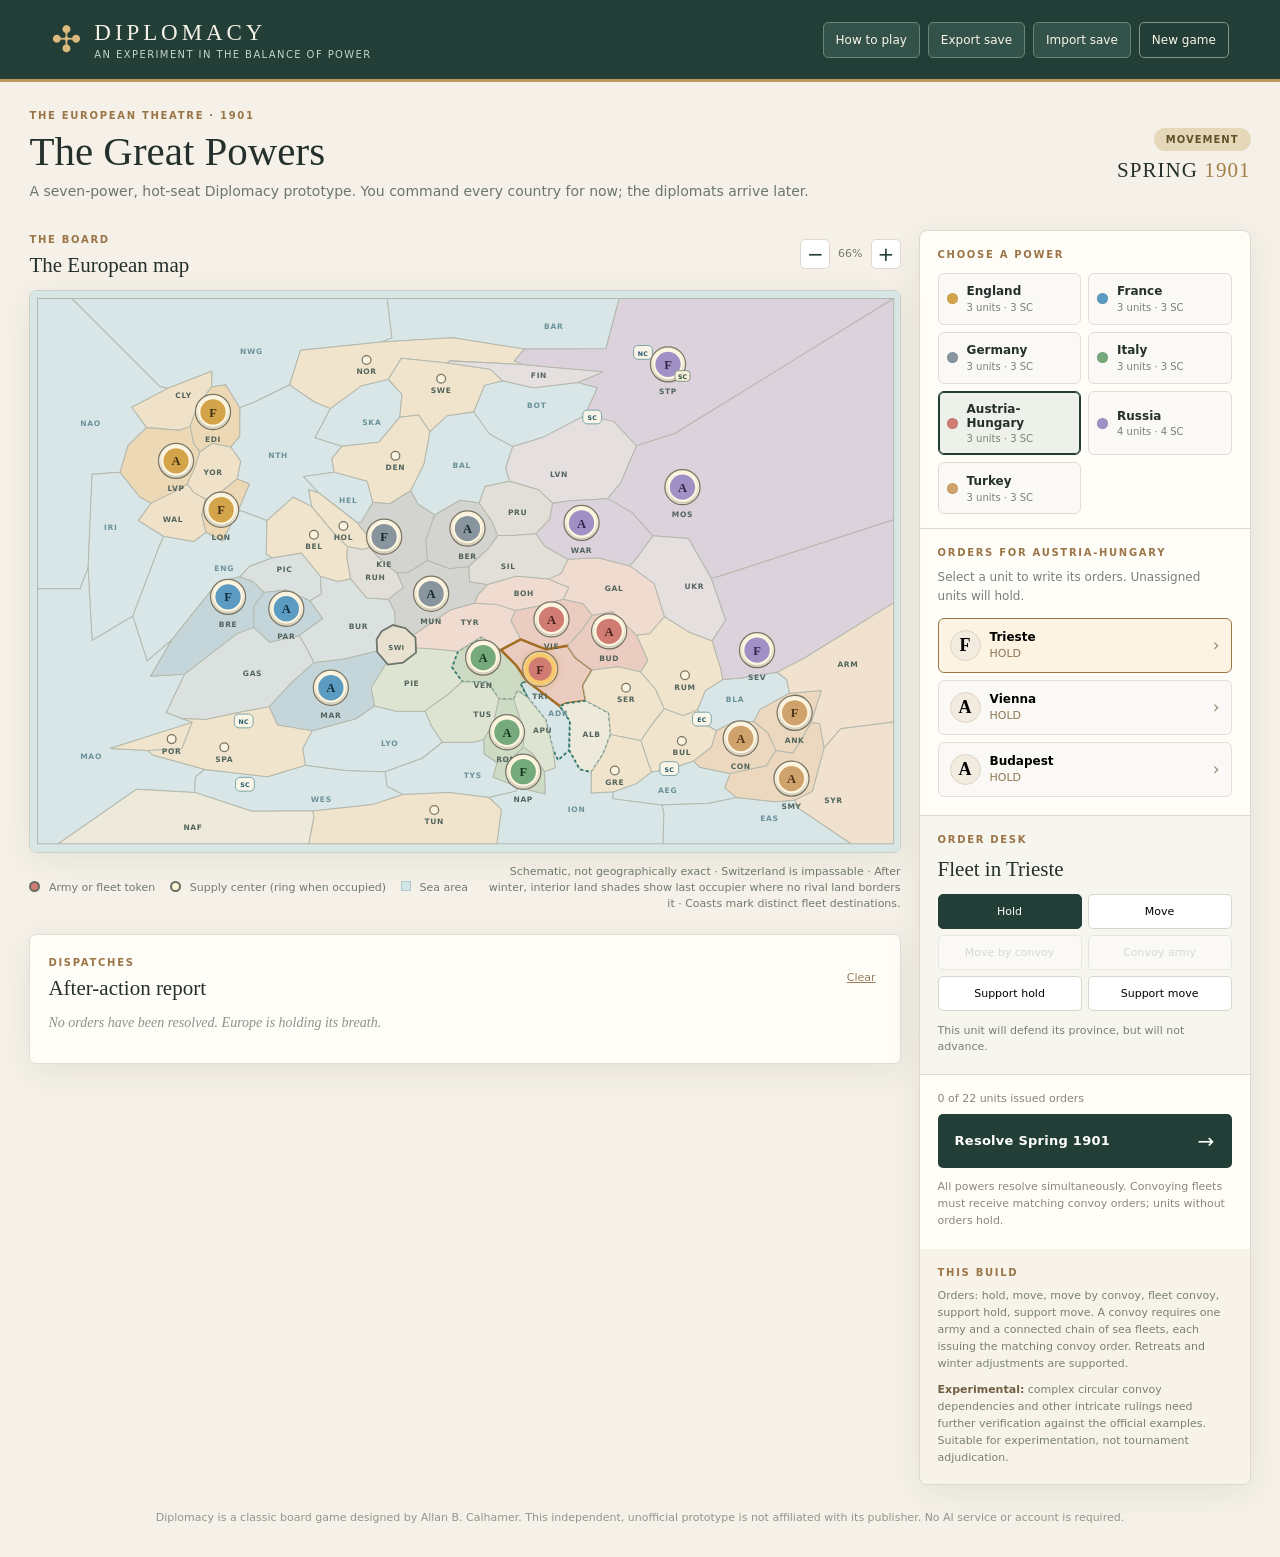
==== commit 280f393a: "Add fleet convoys, sea-route adjudication, disruptions and paradox fallback" ====
--- a/index.html
+++ b/index.html
@@ -56,7 +56,7 @@
     <section class="side-section"><div class="section-kicker">ORDERS FOR <span id="powerTitle">AUSTRIA-HUNGARY</span></div><div class="section-intro">Select a unit to write its orders. Unassigned units will hold.</div><div id="unitList" class="unit-list"></div></section>
     <section class="side-section editor-panel" id="editorPanel"><div class="section-kicker">ORDER DESK</div><div id="editor"></div></section>
     <section class="advance-section"><div class="progress-label" id="ordersCount">0 of 22 units ordered</div><button id="advanceBtn" class="advance-button">Resolve Spring 1901 <span>→</span></button><div class="advance-footnote" id="advanceHint">Unassigned units hold. This button resolves all seven powers simultaneously.</div></section>
-    <section class="side-section fine-print"><div class="section-kicker">THIS BUILD</div><p>Orders: hold, move, support hold, support move. Automatic support cuts, bounces, and dislodgement; retreats, fall turns, and winter builds/disbands are supported.</p><p><strong>Not yet implemented:</strong> convoy orders. The map is a schematic prototype and some intricate rules still need additional testing. Suitable for experimentation, not tournament adjudication.</p></section>
+    <section class="side-section fine-print"><div class="section-kicker">THIS BUILD</div><p>Orders: hold, move, move by convoy, fleet convoy, support hold, support move. A convoy requires one army and a connected chain of sea fleets, each issuing the matching convoy order. Retreats and winter adjustments are supported.</p><p><strong>Experimental:</strong> complex circular convoy dependencies and other intricate rulings need further verification against the official examples. Suitable for experimentation, not tournament adjudication.</p></section>
    </aside>
   </div>
   <footer>Diplomacy is a classic board game designed by Allan B. Calhamer. This independent, unofficial prototype is not affiliated with its publisher. No AI service or account is required.</footer>
@@ -64,11 +64,11 @@
  <dialog id="coastDialog" aria-labelledby="coastDialogTitle"><div class="dialog-inner"><div class="dialog-top"><div><div class="section-kicker">FLEET MOVEMENT</div><h2 id="coastDialogTitle">Choose a coast</h2></div><button class="dialog-close" id="closeCoast" aria-label="Cancel">×</button></div><p id="coastExplanation">Select the destination coast for your fleet.</p><div id="coastChoices" class="coast-choices"></div></div></dialog>
  <dialog id="helpDialog"><div class="dialog-inner"><div class="dialog-top"><div><div class="section-kicker">FIELD GUIDE</div><h2>How to play this prototype</h2></div><button class="dialog-close" id="closeHelp" aria-label="Close">×</button></div>
   <p><strong>1. Choose a power.</strong> The seven power tabs show their supply-center and unit counts. At the start, the official 1901 units are deployed.</p>
-  <p><strong>2. Give orders.</strong> Select a unit and choose Hold, Move, Support hold, or Support move. Alternatively, click a unit on the map and then a highlighted adjacent province to order a move. Repeat for the other powers. You can leave units unassigned: they hold.</p>
+  <p><strong>2. Give orders.</strong> Select a unit and choose Hold, Move, Convoy move (army), Convoy (sea fleet), Support hold, or Support move. Alternatively, click a unit on the map and then a highlighted province to order an ordinary move. Issue convoy moves from the order desk. Repeat for the other powers. You can leave units unassigned: they hold.</p>
   <p><strong>3. Resolve.</strong> Press the large button to process every country's orders simultaneously. The after-action report shows outcomes. If any units are dislodged, enter retreats; otherwise the game advances to the next phase.</p>
-  <p><strong>4. Continue.</strong> Fall supply-center capture and winter builds/disbands are implemented. Convoy orders are not yet available, so this is an early prototype rather than a complete game.</p>
+  <p><strong>4. Continue.</strong> Fall supply-center capture and winter builds/disbands are implemented. Sea fleets can convoy armies to coastal provinces, including over multisea chains. A dislodged fleet breaks its convoy route unless another valid route survives.</p>
   <p><strong>5. Keep your game.</strong> Autosave stores the position on this device. Export a JSON backup to preserve it or import one later.</p>
-  <div class="rule-note">Switzerland is impassable. Rome and Venice share a regular land border; armies can move directly between them. After each winter, non-supply-center land adopts the last occupant’s color unless adjacent to land shaded or owned by another power. This color has no rule effect. The NC / SC / EC badges mark separate fleet-access coasts of St. Petersburg, Spain and Bulgaria. Province labels are abbreviated on the map. Hover or tap to select a province and read its full name in the order editor.</div>
+  <div class="rule-note">Switzerland is impassable. Rome and Venice share a regular land border; armies can move directly between them. After each winter, non-supply-center land adopts the last occupant’s color unless adjacent to land shaded or owned by another power. This color has no rule effect. Convoys need an army order to move by convoy and matching orders from every fleet in a sea-route chain. The NC / SC / EC badges mark separate fleet-access coasts of St. Petersburg, Spain and Bulgaria. Province labels are abbreviated on the map. Hover or tap to select a province and read its full name in the order editor.</div>
   <button id="startBtn" class="advance-button">Enter the map <span>→</span></button></div></dialog>
  <script>
 // A hand-drawn schematic atlas for standard Diplomacy (1901), not a facsimile of the published map.
@@ -306,22 +306,62 @@
 
 </script>
  <script>
-// Rules engine for hold/move/support (including support cuts, bounces,
-// head-to-head battles, cycles, retreats, and winter adjustments).
-// Deliberate prototype limitation: fleets cannot yet issue convoy orders.
+// Movement adjudication, including sea-fleet convoy chains. A convoy is a
+// synchronized order by an army and every fleet along at least one sea route.
+// In unusual cyclical dependency cases the Szykman-style fallback fails the
+// affected convoyed attacks rather than allowing a circular success claim.
 function unique(a){return [...new Set(a)]}
 function legalSupportLocations(unit){return destinations(unit)}
+function isSeaFleet(game,unit){return unit?.type==='f' && PROVINCES[unit.at]?.kind==='w';}
+function seaFleetMap(game){return Object.fromEntries(game.units.filter(u=>isSeaFleet(game,u)).map(u=>[u.at,u]));}
+function seaTouchesLand(sea,land){return (FLEET_GRAPH[sea]||[]).some(n=>toProvince(n)===land);}
+function coastalLand(land){return PROVINCES[land] && PROVINCES[land].kind!=='w' && SEAS.some(sea=>seaTouchesLand(sea,land));}
+function hasConvoyPath(game,from,to,fleetFilter,requiredSea=null){
+ if(from===to || !coastalLand(from) || !coastalLand(to))return false;
+ const fleetBySea=seaFleetMap(game);
+ const eligible=new Set(Object.keys(fleetBySea).filter(s=>fleetFilter(fleetBySea[s])));
+ const starts=[...eligible].filter(s=>seaTouchesLand(s,from));
+ // Include a seen-required flag to support route testing through one specific fleet.
+ const queue=starts.map(sea=>({sea,through:sea===requiredSea}));
+ const seen=new Set(queue.map(p=>p.sea+'|'+p.through));
+ for(let i=0;i<queue.length;i++){
+  const here=queue[i];
+  if(seaTouchesLand(here.sea,to) && (!requiredSea||here.through))return true;
+  for(const next of FLEET_GRAPH[here.sea]||[]){
+   if(!eligible.has(next))continue;
+   const through=here.through||next===requiredSea,key=next+'|'+through;
+   if(!seen.has(key)){seen.add(key);queue.push({sea:next,through});}
+  }
+ }
+ return false;
+}
+function possibleConvoyDestinations(game,army){
+ if(army.type!=='a'||!coastalLand(army.at))return [];
+ return Object.values(PROVINCES).filter(p=>p.kind!=='w'&&p.id!==army.at&&coastalLand(p.id)
+  &&hasConvoyPath(game,army.at,p.id,()=>true)).map(p=>p.id);
+}
+function allMoveChoices(game,unit){
+ const ordinary=destinations(unit).map(to=>({kind:'move',to}));
+ if(unit.type==='a')ordinary.push(...possibleConvoyDestinations(game,unit).map(to=>({kind:'move',to,via:'convoy'})));
+ return ordinary;
+}
 function availableOrders(game,unit){
  const occupancy=Object.fromEntries(game.units.map(u=>[u.at,u]));
- const options=[{kind:'hold'}];
- for(const to of destinations(unit)) options.push({kind:'move',to});
+ const options=[{kind:'hold'},...allMoveChoices(game,unit)];
+ if(isSeaFleet(game,unit))for(const army of game.units.filter(a=>a.type==='a')){
+  for(const to of possibleConvoyDestinations(game,army)){
+   if(hasConvoyPath(game,army.at,to,()=>true,unit.at))options.push({kind:'convoy',target:army.id,to});
+  }
+ }
  for(const to of legalSupportLocations(unit)){
   const candidate=occupancy[toProvince(to)];
-  if(candidate && candidate.id!==unit.id && (unit.type==='a' || candidate.type==='a' || unitNode(candidate)===to)) options.push({kind:'support-hold',target:candidate.id});
+  if(candidate && candidate.id!==unit.id && (unit.type==='a' || candidate.type==='a' || unitNode(candidate)===to))options.push({kind:'support-hold',target:candidate.id});
  }
  for(const candidate of game.units){
-  if(candidate.id===unit.id) continue;
-  for(const to of destinations(candidate)){
+  if(candidate.id===unit.id)continue;
+  // The support is for an attack on a province; it isn't important whether
+  // the supported army arrived there over land or by convoy.
+  for(const to of unique(allMoveChoices(game,candidate).map(o=>o.to))){
    if(legalSupportLocations(unit).some(dest=>dest===to || (toProvince(dest)===toProvince(to) && (unit.type==='a' || candidate.type==='a')))){
     options.push({kind:'support-move',target:candidate.id,to});
    }
@@ -332,121 +372,142 @@
 function resolveMovement(game){
  const units=game.units, byId=Object.fromEntries(units.map(u=>[u.id,u]));
  const occupies=Object.fromEntries(units.map(u=>[u.at,u]));
- const submitted=game.orders||{}, orders={};
- const invalid=[];
+ const submitted=game.orders||{}, orders={}, invalid=[];
  for(const u of units){
   const o=submitted[u.id]||{kind:'hold'};
   const allowed=availableOrders(game,u);
-  const valid=allowed.some(allowedOrder=>allowedOrder.kind===o.kind && (allowedOrder.to||null)===(o.to||null) && (allowedOrder.target||null)===(o.target||null));
+  const valid=allowed.some(a=>a.kind===o.kind && (a.to||null)===(o.to||null) && (a.target||null)===(o.target||null) && (a.via||null)===(o.via||null));
   orders[u.id]=valid?{...o}:{kind:'hold'};
-  if(!valid) invalid.push(`${u.power.toUpperCase()} ${u.type.toUpperCase()} ${display(u.at)}: illegal order becomes HOLD`);
- }
- // An order to support an army that isn't actually moving there contributes no strength.
- const supportList=units.filter(u=>orders[u.id].kind.startsWith('support')).filter(u=>{
-  const o=orders[u.id], target=byId[o.target];
-  if(!target)return false;
-  if(o.kind==='support-move')return orders[target.id].kind==='move' && orders[target.id].to===o.to;
-  return orders[target.id].kind!=='move';
- });
- const moveUnits=units.filter(u=>orders[u.id].kind==='move');
+  if(!valid)invalid.push(`${u.power.toUpperCase()} ${u.type.toUpperCase()} ${display(u.at)}: illegal order becomes HOLD`);
+ }
+ const convoyArmies=units.filter(u=>orders[u.id].kind==='move'&&orders[u.id].via==='convoy');
  const sameSet=(a,b)=>a.size===b.size&&[...a].every(v=>b.has(v));
- // Dislodged attackers do not cut support. Repeat until this is self-consistent.
- let dislodged=new Set(), outcome=null, activeSupports=[];
- for(let iteration=0;iteration<20;iteration++){
-  activeSupports=supportList.filter(s=>{
-   const o=orders[s.id];
-   if(dislodged.has(s.id))return false;
-   return !moveUnits.some(attacker=>{
-    if(attacker.power===s.power || dislodged.has(attacker.id)) return false;
-    const attack=orders[attacker.id];
-    if(toProvince(attack.to)!==s.at)return false;
-    // Attack from province the support is directed against doesn't cut it.
-    if(o.kind==='support-move' && attacker.at===toProvince(o.to))return false;
-    return true;
-   });
+ function computeRound(dislodged,forcedFailure){
+  const convoyActive=new Set(convoyArmies.filter(a=>!forcedFailure.has(a.id) && hasConvoyPath(game,a.at,orders[a.id].to,f=>{
+   const o=orders[f.id];return !dislodged.has(f.id) && o.kind==='convoy' && o.target===a.id && o.to===orders[a.id].to;
+  })).map(u=>u.id));
+  const activeMove=u=>orders[u.id].kind==='move' && (orders[u.id].via!=='convoy' || convoyActive.has(u.id));
+  // A dislodged attacker cannot cut support or contest its destination.
+  const moves=units.filter(u=>activeMove(u) && !dislodged.has(u.id));
+  const supports=units.filter(u=>orders[u.id].kind.startsWith('support')).filter(u=>{
+   const o=orders[u.id], target=byId[o.target];if(!target)return false;
+   if(o.kind==='support-move')return activeMove(target)&&orders[target.id].to===o.to;
+   return orders[target.id].kind!=='move';
   });
-  const attackers={};
-  const attackStrength={};
-  const defenseStrength={};
+  const activeSupports=supports.filter(u=>!dislodged.has(u.id)&&!moves.some(attacker=>{
+   if(attacker.power===u.power)return false;
+   const a=orders[attacker.id],o=orders[u.id];
+   if(toProvince(a.to)!==u.at)return false;
+   if(o.kind==='support-move' && attacker.at===toProvince(o.to))return false;
+   return true;
+  }));
+  const attackers={},attackStrength={},defenseStrength={};
   for(const u of units){
-   if(orders[u.id].kind==='move'){
+   if(moves.includes(u)){
     const to=toProvince(orders[u.id].to);
-    (attackers[to] ||= []).push(u);
-    attackStrength[u.id]=1+activeSupports.filter(s=>orders[s.id].kind==='support-move' && orders[s.id].target===u.id).length;
+    (attackers[to]||=[]).push(u);
+    attackStrength[u.id]=1+activeSupports.filter(s=>orders[s.id].kind==='support-move'&&orders[s.id].target===u.id).length;
    }
-   defenseStrength[u.id]=1+activeSupports.filter(s=>orders[s.id].kind==='support-hold' && orders[s.id].target===u.id).length;
-  }
-  // Only the unique strongest incoming attack can capture a space.
-  const winner={}; const standoffs=new Set();
+   defenseStrength[u.id]=1+activeSupports.filter(s=>orders[s.id].kind==='support-hold'&&orders[s.id].target===u.id).length;
+  }
+  const winner={},standoffs=new Set();
   for(const [province,arr] of Object.entries(attackers)){
-   const highest=Math.max(...arr.map(a=>attackStrength[a.id]));
-   const leaders=arr.filter(a=>attackStrength[a.id]===highest);
+   const high=Math.max(...arr.map(u=>attackStrength[u.id]));
+   const leaders=arr.filter(u=>attackStrength[u.id]===high);
    if(leaders.length===1)winner[province]=leaders[0];
    else standoffs.add(province);
   }
-  const moveSuccess={}; const inProgress=new Set();
+  const moveSuccess={},inProgress=new Set();
   function succeeds(u){
    if(Object.hasOwn(moveSuccess,u.id))return moveSuccess[u.id];
-   if(inProgress.has(u.id))return true; // unopposed rotation of 3+ units is allowed
-   if(orders[u.id].kind!=='move')return false;
-   const to=toProvince(orders[u.id].to), enemy=occupies[to], power=attackStrength[u.id];
-   if(!winner[to] || winner[to].id!==u.id) return moveSuccess[u.id]=false;
-   if(!enemy) return moveSuccess[u.id]=true;
-   const opposing=orders[enemy.id];
-   // Equal-strength head-to-head moves bounce. A 2-cycle cannot rotate.
-   if(opposing.kind==='move' && toProvince(opposing.to)===u.at){
+   if(!activeMove(u)||dislodged.has(u.id))return false;
+   if(inProgress.has(u.id))return true; // Rotations of 3+ units, and convoyed exchanges, may succeed.
+   const to=toProvince(orders[u.id].to),enemy=occupies[to],strength=attackStrength[u.id];
+   if(winner[to]?.id!==u.id)return moveSuccess[u.id]=false;
+   if(!enemy)return moveSuccess[u.id]=true;
+   const opposite=orders[enemy.id];
+   // Ordinary attacks that exchange places head-to-head bounce unless one
+   // overpowers the other. A genuine sea convoy can exchange places instead.
+   if(activeMove(enemy) && toProvince(opposite.to)===u.at && orders[u.id].via!=='convoy' && opposite.via!=='convoy'){
     if(enemy.power===u.power)return moveSuccess[u.id]=false;
-    return moveSuccess[u.id]=power>attackStrength[enemy.id] && power>1;
+    return moveSuccess[u.id]=strength>attackStrength[enemy.id] && strength>1;
    }
    inProgress.add(u.id);
-   const vacates=opposing.kind==='move' && succeeds(enemy);
+   const vacates=activeMove(enemy)&&succeeds(enemy);
    inProgress.delete(u.id);
-   if(vacates) return moveSuccess[u.id]=true;
-   // No self-dislodgement, even with foreign support.
-   if(enemy.power===u.power) return moveSuccess[u.id]=false;
-   return moveSuccess[u.id]=power>defenseStrength[enemy.id];
-  }
-  for(const u of moveUnits)succeeds(u);
-  // Dislodged defenders whose moves fail. Invaders cannot dislodge compatriots.
-  const nowDislodged=new Set(); const dislodgers={};
-  for(const u of moveUnits){
+   if(vacates)return moveSuccess[u.id]=true;
+   if(enemy.power===u.power)return moveSuccess[u.id]=false;
+   return moveSuccess[u.id]=strength>defenseStrength[enemy.id];
+  }
+  for(const u of moves)succeeds(u);
+  const nextDislodged=new Set(), dislodgers={};
+  for(const u of moves){
    if(!moveSuccess[u.id])continue;
-   const dest=toProvince(orders[u.id].to), original=occupies[dest];
-   if(original && !moveSuccess[original.id] && u.power!==original.power){
-    nowDislodged.add(original.id);dislodgers[original.id]=u.at;
-   }
-  }
-  outcome={moveSuccess,attackStrength,defenseStrength,activeSupports,standoffs,dislodgers,dislodged:nowDislodged,orders};
-  if(sameSet(nowDislodged,dislodged))break;
-  dislodged=nowDislodged;
- }
+   const dest=toProvince(orders[u.id].to),original=occupies[dest];
+   if(original&&!moveSuccess[original.id]&&u.power!==original.power){nextDislodged.add(original.id);dislodgers[original.id]=u.at;}
+  }
+  return {moveSuccess,standoffs,dislodgers,dislodged:nextDislodged,activeSupports,attackStrength,convoyActive,orders};
+ }
+ let outcome=null,forcedFailure=new Set(),paradoxNotes=[];
+ // Iterating from only an optimistic position is insufficient: some convoy
+ // paradoxes have TWO self-consistent outcomes. Compare the result with the
+ // pessimistic assumption that all convoying fleets were initially dislodged.
+ const convoyFleetIds=units.filter(u=>orders[u.id].kind==='convoy').map(u=>u.id);
+ function solveFrom(initialDislodged){
+  let dislodged=new Set(initialDislodged);
+  const visited=new Map(),states=[];
+  for(let i=0;i<100;i++){
+   const key=[...dislodged].sort().join(',');
+   if(visited.has(key))return {cycle:states.slice(visited.get(key))};
+   visited.set(key,states.length);
+   const result=computeRound(dislodged,forcedFailure);
+   states.push({active:new Set(result.convoyActive),dislodged:new Set(dislodged)});
+   if(sameSet(result.dislodged,dislodged))return {outcome:result};
+   dislodged=result.dislodged;
+  }
+  throw Error('Adjudication iteration limit exceeded; no orders were applied.');
+ }
+ for(let attempt=0;attempt<=convoyArmies.length;attempt++){
+  const hopeful=solveFrom(new Set());
+  const cautious=convoyArmies.length?solveFrom(new Set(convoyFleetIds)):hopeful;
+  const stableA=hopeful.outcome,stableB=cautious.outcome;
+  const ambiguous=!stableA||!stableB||!sameSet(stableA.dislodged,stableB.dislodged)
+   || !sameSet(stableA.convoyActive,stableB.convoyActive);
+  if(!ambiguous){outcome=stableA;break;}
+  let unstable=convoyArmies.filter(a=>stableA&&stableB?
+   stableA.convoyActive.has(a.id)!==stableB.convoyActive.has(a.id):
+   [...(hopeful.cycle||[]),...(cautious.cycle||[])].some(x=>x.active.has(a.id)));
+  if(!unstable.length)unstable=convoyArmies;
+  const newlyDisabled=unstable.filter(u=>!forcedFailure.has(u.id));
+  if(!newlyDisabled.length)throw Error('Adjudication produced contradictory outcomes; no orders were applied.');
+  for(const u of newlyDisabled){
+   forcedFailure.add(u.id);
+   paradoxNotes.push(`${display(u.at)} → ${display(orders[u.id].to)}: convoy paradox; move fails`);
+  }
+ }
+ if(!outcome)throw Error('Unable to resolve convoy dependency; no orders were applied.');
  const {moveSuccess,standoffs,dislodgers}=outcome;
  const positions=game.units.map(u=>({...u}));
- for(const u of positions){
-  if(moveSuccess[u.id]){
-   const to=orders[u.id].to;
-   u.at=toProvince(to);u.coast=u.type==='f'?(to.split('/')[1]||null):null;
-  }
+ for(const u of positions)if(moveSuccess[u.id]){
+  const to=orders[u.id].to;
+  u.at=toProvince(to);u.coast=u.type==='f'?(to.split('/')[1]||null):null;
  }
  const retreating=positions.filter(u=>outcome.dislodged.has(u.id));
  const onBoard=positions.filter(u=>!outcome.dislodged.has(u.id));
  const occupied=new Set(onBoard.map(u=>u.at));
  const retreats=retreating.map(u=>{
   const banned=dislodgers[u.id];
-  const choices=destinations(u).filter(t=>!occupied.has(toProvince(t)) && toProvince(t)!==banned && !standoffs.has(toProvince(t)));
+  const choices=destinations(u).filter(t=>!occupied.has(toProvince(t))&&toProvince(t)!==banned&&!standoffs.has(toProvince(t)));
   return {...u,from:byId[u.id].at,attackedFrom:banned,choices};
  });
  const descriptions=[];
  for(const u of game.units){
   const o=orders[u.id];
-  if(o.kind==='move'){
-   descriptions.push(`${u.power.toUpperCase()} ${u.type.toUpperCase()} ${display(u.at)} → ${display(o.to)}: ${moveSuccess[u.id]?'SUCCESS':'BOUNCE / FAILED'}`);
-  }else if(o.kind==='support-hold' || o.kind==='support-move'){
-   const live=outcome.activeSupports.some(s=>s.id===u.id);
-   descriptions.push(`${u.power.toUpperCase()} ${u.type.toUpperCase()} ${display(u.at)}: ${live?'SUPPORT VALID':'SUPPORT CUT / VOID'}`);
-  }
- }
- return {positions:onBoard,retreats,standoffs:[...standoffs],logs:[...invalid,...descriptions],strengths:outcome.attackStrength};
+  if(o.kind==='move')descriptions.push(`${u.power.toUpperCase()} ${u.type.toUpperCase()} ${display(u.at)} → ${display(o.to)}${o.via==='convoy'?' BY CONVOY':''}: ${moveSuccess[u.id]?'SUCCESS':o.via==='convoy'&&!outcome.convoyActive.has(u.id)?'CONVOY INTERRUPTED / NO ROUTE':'BOUNCE / FAILED'}`);
+  else if(o.kind==='convoy')descriptions.push(`${u.power.toUpperCase()} F ${display(u.at)}: CONVOY ${display(byId[o.target]?.at)} → ${display(o.to)}${outcome.dislodged.has(u.id)?' — FLEET DISLODGED':''}`);
+  else if(o.kind.startsWith('support'))descriptions.push(`${u.power.toUpperCase()} ${u.type.toUpperCase()} ${display(u.at)}: ${outcome.activeSupports.some(s=>s.id===u.id)?'SUPPORT VALID':'SUPPORT CUT / VOID'}`);
+ }
+ return {positions:onBoard,retreats,standoffs:[...standoffs],logs:[...invalid,...paradoxNotes,...descriptions],strengths:outcome.attackStrength};
 }
 function applyMovement(game){
  if(game.phase!=='orders')return false;
@@ -548,7 +609,8 @@
 function abbrev(id){return id.toUpperCase()}
 function orderText(order){
  if(!order || order.kind==='hold') return 'HOLD';
- if(order.kind==='move')return `→ ${display(order.to)}`;
+ if(order.kind==='move')return `→ ${display(order.to)}${order.via==='convoy'?' (CONVOY)':''}`;
+ if(order.kind==='convoy')return `CONVOY ${display(byID(order.target)?.at)} → ${display(order.to)}`;
  const target=byID(order.target);
  if(order.kind==='support-hold')return `SUPPORT ${target?display(target.at):'?'} HOLD`;
  if(order.kind==='support-move')return `SUPPORT ${target?display(target.at):'?'} → ${display(order.to)}`;
@@ -602,18 +664,19 @@
  const u=byID(selectedId);
  if(!u){root.innerHTML='<p class="editor-help">Select a country with at least one unit.</p>';return;}
  const allowed=availableOrders(game,u), order=game.orders[u.id]||{kind:'hold'};
- const kinds=[['hold','Hold'],['move','Move'],['support-hold','Support hold'],['support-move','Support move']];
- root.innerHTML=`<div class="editor-title">${u.type==='a'?'Army':'Fleet'} in ${escapeHTML(display(u.at+(u.coast?'/'+u.coast:'')))}</div><div class="order-modes">${kinds.map(([kind,label])=>`<button class="mode-btn ${order.kind===kind?'active':''}" data-kind="${kind}" ${!allowed.some(o=>o.kind===kind)?'disabled':''}>${label}</button>`).join('')}</div><div id="orderDetails"></div>`;
+ const orderMode=o=>o.kind==='move'&&o.via==='convoy'?'convoy-move':o.kind;
+ const kinds=[['hold','Hold'],['move','Move'],['convoy-move','Move by convoy'],['convoy','Convoy army'],['support-hold','Support hold'],['support-move','Support move']];
+ root.innerHTML=`<div class="editor-title">${u.type==='a'?'Army':'Fleet'} in ${escapeHTML(display(u.at+(u.coast?'/'+u.coast:'')))}</div><div class="order-modes">${kinds.map(([kind,label])=>`<button class="mode-btn ${orderMode(order)===kind?'active':''}" data-kind="${kind}" ${!allowed.some(o=>orderMode(o)===kind)?'disabled':''}>${label}</button>`).join('')}</div><div id="orderDetails"></div>`;
  root.querySelectorAll('[data-kind]').forEach(b=>b.onclick=()=>{
-  const o=allowed.find(o=>o.kind===b.dataset.kind);
+  const o=allowed.find(o=>orderMode(o)===b.dataset.kind);
   if(o){game.orders[u.id]={...o};render()}
  });
- const choices=allowed.filter(o=>o.kind===order.kind);
+ const choices=allowed.filter(o=>orderMode(o)===orderMode(order));
  if(order.kind==='hold'){$('#orderDetails').innerHTML='<p class="editor-help">This unit will defend its province, but will not advance.</p>';return;}
- const label=order.kind==='move'?'MOVE TO':order.kind==='support-hold'?'SUPPORT UNIT HOLDING':'SUPPORT THE FOLLOWING MOVE';
+ const label=orderMode(order)==='convoy-move'?'CONVOY ARMY TO':order.kind==='move'?'MOVE TO':order.kind==='convoy'?'FLEET TO CONVOY':order.kind==='support-hold'?'SUPPORT UNIT HOLDING':'SUPPORT THE FOLLOWING MOVE';
  const itemLabel=o=>o.kind==='move'?display(o.to):o.kind==='support-hold'?display(byID(o.target)?.at):`${display(byID(o.target)?.at)} → ${display(o.to)}`;
- const idx=Math.max(0,choices.findIndex(o=>o.to===order.to&&o.target===order.target));
- $('#orderDetails').innerHTML=`<label class="field-label" for="orderChoice">${label}</label><select id="orderChoice" class="order-select">${choices.map((o,i)=>`<option value="${i}" ${idx===i?'selected':''}>${escapeHTML(itemLabel(o))}</option>`).join('')}</select><p class="editor-help">${order.kind==='move'?'You can also click a highlighted adjacent province on the map.':'A supporting unit gives strength if its support is valid and not cut by an enemy attack.'}</p>`;
+ const idx=Math.max(0,choices.findIndex(o=>o.to===order.to&&o.target===order.target&&o.via===order.via));
+ $('#orderDetails').innerHTML=`<label class="field-label" for="orderChoice">${label}</label><select id="orderChoice" class="order-select">${choices.map((o,i)=>`<option value="${i}" ${idx===i?'selected':''}>${escapeHTML(itemLabel(o))}</option>`).join('')}</select><p class="editor-help">${orderMode(order)==='convoy-move'?'Requires matching orders from every sea fleet along at least one complete route.':order.kind==='convoy'?'The army must also order the matching convoy move. Other powers may provide convoying fleets.':order.kind==='move'?'You can also click an adjacent province on the map.':'A supporting unit gives strength if its support is valid and not cut by an enemy attack.'}</p>`;
  $('#orderChoice').onchange=()=>{game.orders[u.id]={...choices[Number($('#orderChoice').value)]};render()};
 }
 function renderAdvance(){
@@ -622,7 +685,7 @@
   const total=game.units.length,issued=Object.keys(game.orders).length;
   $('#ordersCount').textContent=`${issued} of ${total} units issued orders`;
   button.innerHTML=`Resolve ${game.season} ${game.year} <span>→</span>`;
-  hint.textContent='All powers resolve simultaneously. Units without orders hold.';
+  hint.textContent='All powers resolve simultaneously. Convoying fleets must receive matching convoy orders; units without orders hold.';
   button.disabled=false;
  }else if(game.phase==='retreats'){
   $('#ordersCount').textContent=`${game.retreats.length} dislodged unit${game.retreats.length===1?'':'s'}`;
@@ -676,7 +739,7 @@
  const unitAt=Object.fromEntries(game.units.map(u=>[u.at,u]));
  const retreatAt=Object.fromEntries((game.retreats||[]).map(u=>[u.from,u]));
  const selected=byID(selectedId);
- const legal=game.phase==='orders' && selected && selected.power===activePower?new Set(destinations(selected).map(toProvince)):new Set();
+ const legal=game.phase==='orders' && selected && selected.power===activePower?new Set(allMoveChoices(game,selected).map(o=>toProvince(o.to))):new Set();
  let svg='<defs><marker id="arrow-head" markerWidth="6" markerHeight="6" refX="5" refY="3" orient="auto"><path d="M0,0 L6,3 L0,6 z" fill="#aa682e"/></marker></defs><rect x="0" y="0" width="1390" height="895" fill="#d8e6e6"/>';
  for(const cell of atlasCache){
   const p=PROVINCES[cell.id],pwr=power(p.home);
@@ -734,6 +797,9 @@
  const selected=byID(selectedId);
  if(selected?.power!==activePower)return;
  const choices=destinations(selected).filter(x=>toProvince(x)===at);
+ if(!choices.length && selected.type==='a' && possibleConvoyDestinations(game,selected).includes(at)){
+  game.orders[selected.id]={kind:'move',to:at,via:'convoy'};render();return;
+ }
  if(choices.length){
   if(choices.length>1)chooseCoast(selected,choices);else issueMoveTo(selected,choices[0]);return;
  }
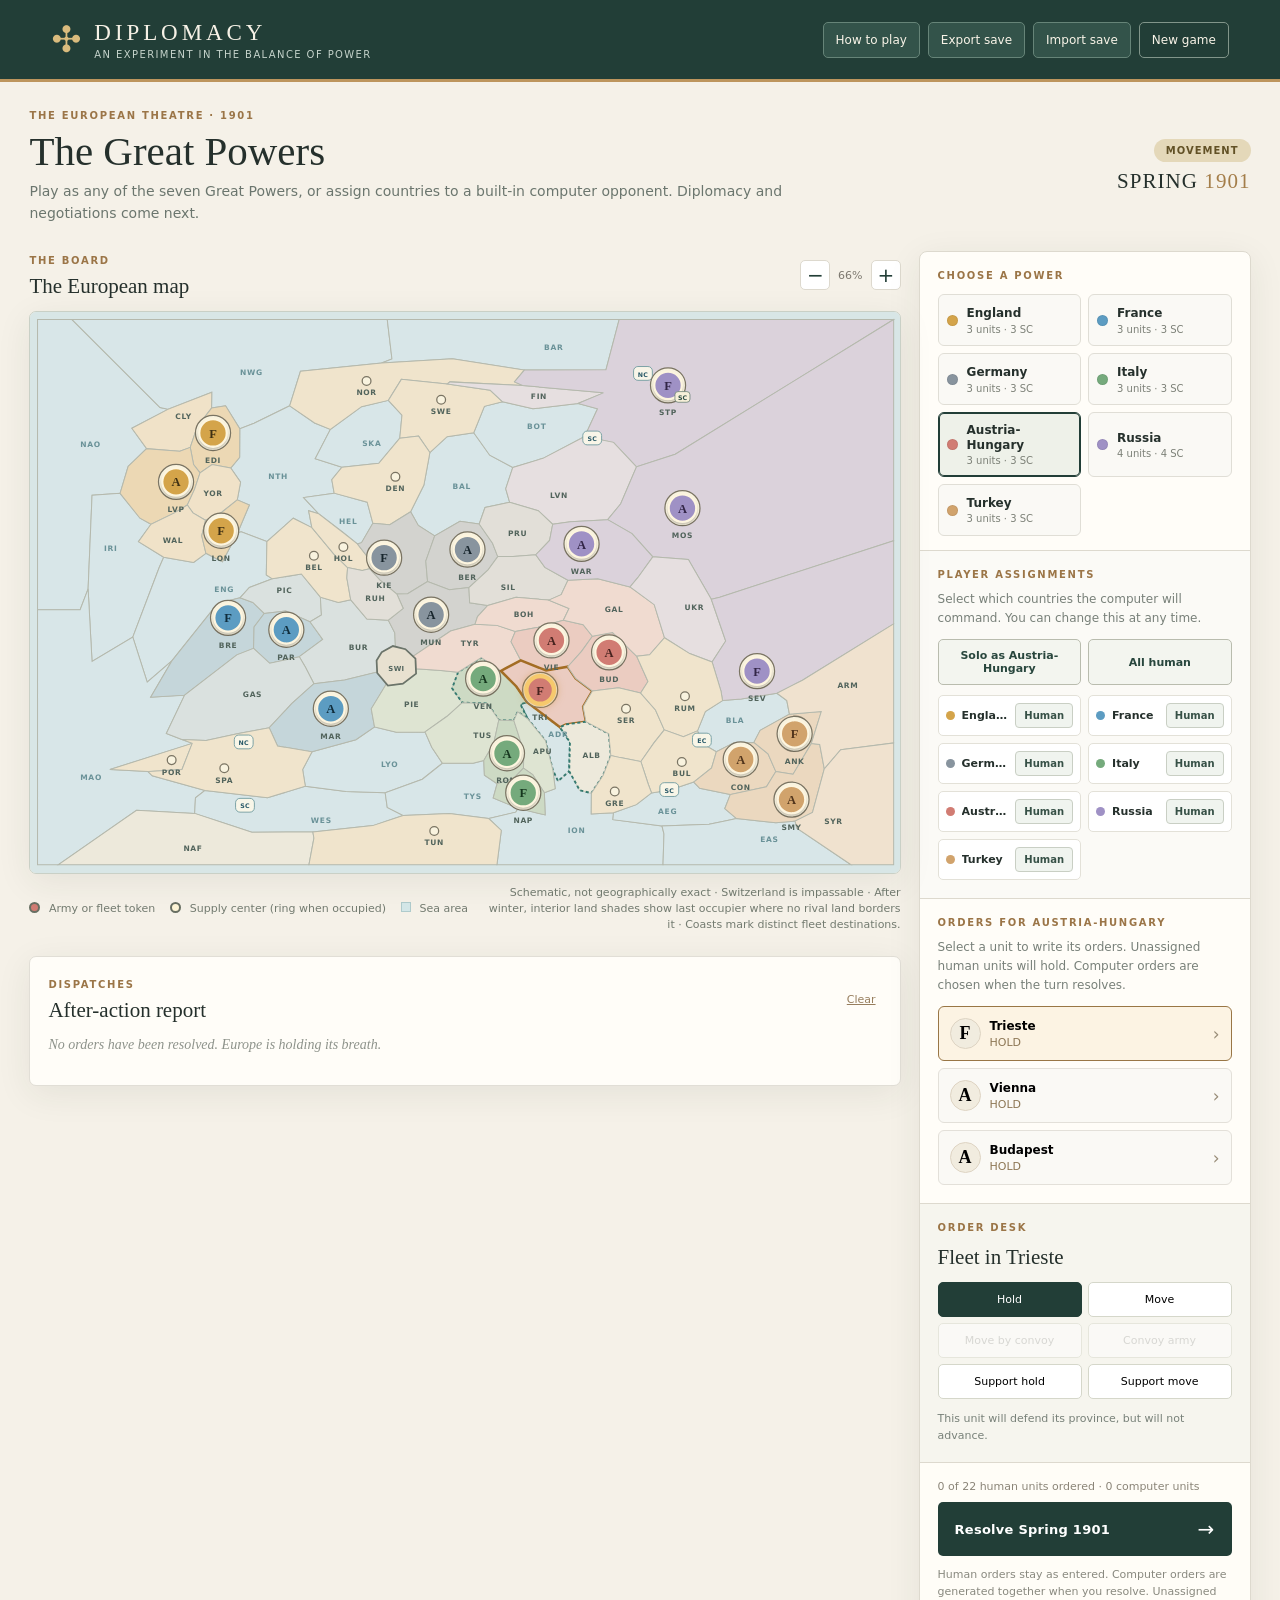
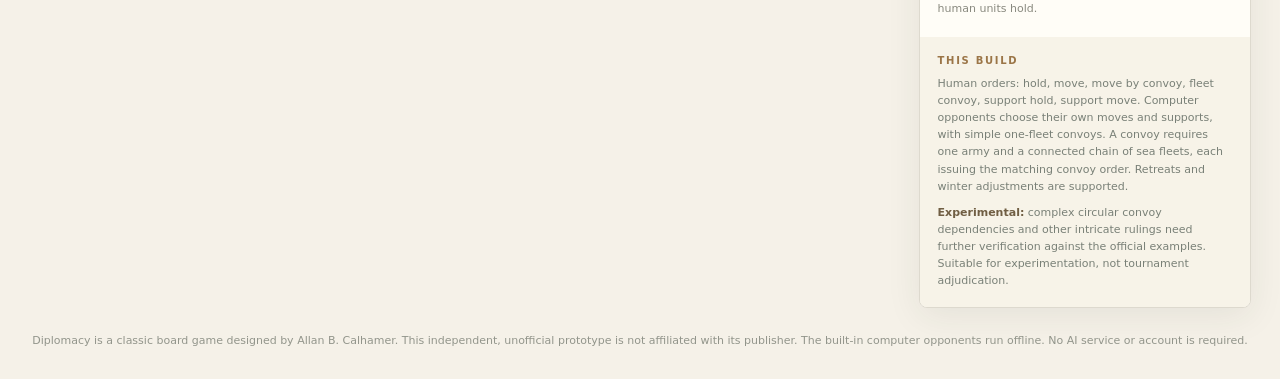
==== commit e0fbe6a1: "Version 8: add local computer opponents, player assignments and automatic order resolution" ====
--- a/index.html
+++ b/index.html
@@ -27,6 +27,9 @@
 .coast-choice{border:1px solid #9bbab2;color:#214a42;background:#edf4ed;padding:15px 10px;border-radius:6px;font-weight:700;cursor:pointer}
 .coast-choice:hover{background:#d8e8e0}
 
+
+/* V8: computer player assignments */
+.player-settings{background:#fbfaf6}.assignment-presets{display:flex;gap:7px;margin:12px 0 10px;flex-wrap:wrap}.assignment-preset{border:1px solid #b9bcae;background:#f3f5ef;color:#28463d;border-radius:5px;padding:9px 10px;font-size:11px;font-weight:650;flex:1;min-width:112px}.assignment-preset:hover{background:#e6eee7}.controller-list{display:grid;grid-template-columns:repeat(2,minmax(0,1fr));gap:7px}.controller-item{display:flex;align-items:center;gap:7px;font-size:11px;background:#fff;border:1px solid #e3e1d8;border-radius:5px;padding:7px;min-width:0}.controller-name{flex:1;min-width:0;font-weight:650;white-space:nowrap;overflow:hidden;text-overflow:ellipsis}.controller-dot{width:9px;height:9px;flex-shrink:0;border-radius:50%}.controller-toggle{border:1px solid #c9cfc4;border-radius:4px;background:#f0f4ef;color:#375147;font-weight:750;font-size:10px;padding:6px 8px;min-width:44px}.controller-toggle.computer{background:#e1e8f1;color:#37546d;border-color:#b8c7d7}.power-button .power-count em{font-style:normal;font-weight:750;color:#466b84}.ai-notice{font-size:12px;line-height:1.55;border:1px solid #d8e0e6;background:#edf2f5;border-radius:5px;padding:11px;color:#486070}.power-button.computer-controlled{border-style:dashed}@media(max-width:600px){.controller-list{grid-template-columns:repeat(2,minmax(0,1fr))}.controller-item{padding:6px;gap:5px}.controller-toggle{padding:6px}}
 </style>
 </head>
 <body>
@@ -41,7 +44,7 @@
  </header>
  <main>
   <div class="page-heading">
-   <div><div class="eyebrow">THE EUROPEAN THEATRE · 1901</div><h1 id="mainTitle">The Great Powers</h1><p class="intro">A seven-power, hot-seat Diplomacy prototype. You command every country for now; the diplomats arrive later.</p></div>
+   <div><div class="eyebrow">THE EUROPEAN THEATRE · 1901</div><h1 id="mainTitle">The Great Powers</h1><p class="intro">Play as any of the seven Great Powers, or assign countries to a built-in computer opponent. Diplomacy and negotiations come next.</p></div>
    <div class="date-panel"><span id="phasePill" class="phase-pill">MOVEMENT</span><div id="dateLabel" class="date-label">SPRING <span>1901</span></div></div>
   </div>
   <div class="game-layout">
@@ -53,20 +56,21 @@
    </section>
    <aside class="sidebar">
     <section class="side-section power-selector"><div class="section-kicker">CHOOSE A POWER</div><div id="powerList" class="power-list"></div></section>
-    <section class="side-section"><div class="section-kicker">ORDERS FOR <span id="powerTitle">AUSTRIA-HUNGARY</span></div><div class="section-intro">Select a unit to write its orders. Unassigned units will hold.</div><div id="unitList" class="unit-list"></div></section>
+    <section class="side-section player-settings"><div class="section-kicker">PLAYER ASSIGNMENTS</div><p class="section-intro">Select which countries the computer will command. You can change this at any time.</p><div class="assignment-presets"><button class="assignment-preset" id="soloPreset" type="button">Solo as selected power</button><button class="assignment-preset" id="allHumanPreset" type="button">All human</button></div><div id="controllerList" class="controller-list"></div></section>
+    <section class="side-section"><div class="section-kicker">ORDERS FOR <span id="powerTitle">AUSTRIA-HUNGARY</span></div><div class="section-intro">Select a unit to write its orders. Unassigned human units will hold. Computer orders are chosen when the turn resolves.</div><div id="unitList" class="unit-list"></div></section>
     <section class="side-section editor-panel" id="editorPanel"><div class="section-kicker">ORDER DESK</div><div id="editor"></div></section>
     <section class="advance-section"><div class="progress-label" id="ordersCount">0 of 22 units ordered</div><button id="advanceBtn" class="advance-button">Resolve Spring 1901 <span>→</span></button><div class="advance-footnote" id="advanceHint">Unassigned units hold. This button resolves all seven powers simultaneously.</div></section>
-    <section class="side-section fine-print"><div class="section-kicker">THIS BUILD</div><p>Orders: hold, move, move by convoy, fleet convoy, support hold, support move. A convoy requires one army and a connected chain of sea fleets, each issuing the matching convoy order. Retreats and winter adjustments are supported.</p><p><strong>Experimental:</strong> complex circular convoy dependencies and other intricate rulings need further verification against the official examples. Suitable for experimentation, not tournament adjudication.</p></section>
+    <section class="side-section fine-print"><div class="section-kicker">THIS BUILD</div><p>Human orders: hold, move, move by convoy, fleet convoy, support hold, support move. Computer opponents choose their own moves and supports, with simple one-fleet convoys. A convoy requires one army and a connected chain of sea fleets, each issuing the matching convoy order. Retreats and winter adjustments are supported.</p><p><strong>Experimental:</strong> complex circular convoy dependencies and other intricate rulings need further verification against the official examples. Suitable for experimentation, not tournament adjudication.</p></section>
    </aside>
   </div>
-  <footer>Diplomacy is a classic board game designed by Allan B. Calhamer. This independent, unofficial prototype is not affiliated with its publisher. No AI service or account is required.</footer>
+  <footer>Diplomacy is a classic board game designed by Allan B. Calhamer. This independent, unofficial prototype is not affiliated with its publisher. The built-in computer opponents run offline. No AI service or account is required.</footer>
  </main>
  <dialog id="coastDialog" aria-labelledby="coastDialogTitle"><div class="dialog-inner"><div class="dialog-top"><div><div class="section-kicker">FLEET MOVEMENT</div><h2 id="coastDialogTitle">Choose a coast</h2></div><button class="dialog-close" id="closeCoast" aria-label="Cancel">×</button></div><p id="coastExplanation">Select the destination coast for your fleet.</p><div id="coastChoices" class="coast-choices"></div></div></dialog>
  <dialog id="helpDialog"><div class="dialog-inner"><div class="dialog-top"><div><div class="section-kicker">FIELD GUIDE</div><h2>How to play this prototype</h2></div><button class="dialog-close" id="closeHelp" aria-label="Close">×</button></div>
-  <p><strong>1. Choose a power.</strong> The seven power tabs show their supply-center and unit counts. At the start, the official 1901 units are deployed.</p>
-  <p><strong>2. Give orders.</strong> Select a unit and choose Hold, Move, Convoy move (army), Convoy (sea fleet), Support hold, or Support move. Alternatively, click a unit on the map and then a highlighted province to order an ordinary move. Issue convoy moves from the order desk. Repeat for the other powers. You can leave units unassigned: they hold.</p>
-  <p><strong>3. Resolve.</strong> Press the large button to process every country's orders simultaneously. The after-action report shows outcomes. If any units are dislodged, enter retreats; otherwise the game advances to the next phase.</p>
-  <p><strong>4. Continue.</strong> Fall supply-center capture and winter builds/disbands are implemented. Sea fleets can convoy armies to coastal provinces, including over multisea chains. A dislodged fleet breaks its convoy route unless another valid route survives.</p>
+  <p><strong>1. Assign players.</strong> Select a country, then use “Solo as selected power” to let the computer run the other six. Or mark individual countries Human or Computer. All-human hot seat play is still available. Your choices are saved with the game.</p>
+  <p><strong>2. Give human orders.</strong> Select a unit and choose Hold, Move, Convoy move (army), Convoy (sea fleet), Support hold, or Support move. Alternatively, click a unit on the map and then a highlighted province to order an ordinary move. Issue convoy moves from the order desk. Repeat for the other powers. You can leave units unassigned: they hold.</p>
+  <p><strong>3. Resolve.</strong> The computer supplies legal orders for its countries only when you press Resolve; you can’t see its choices beforehand. Your own orders are never overwritten. The after-action report shows outcomes. If any units are dislodged, enter retreats; otherwise the game advances to the next phase.</p>
+  <p><strong>4. Continue.</strong> Computer powers automatically choose retreats, builds, and disbands. Fall supply-center capture and winter builds/disbands are implemented. Sea fleets can convoy armies to coastal provinces, including over multisea chains. A dislodged fleet breaks its convoy route unless another valid route survives.</p>
   <p><strong>5. Keep your game.</strong> Autosave stores the position on this device. Export a JSON backup to preserve it or import one later.</p>
   <div class="rule-note">Switzerland is impassable. Rome and Venice share a regular land border; armies can move directly between them. After each winter, non-supply-center land adopts the last occupant’s color unless adjacent to land shaded or owned by another power. This color has no rule effect. Convoys need an army order to move by convoy and matching orders from every fleet in a sea-route chain. The NC / SC / EC badges mark separate fleet-access coasts of St. Petersburg, Spain and Bulgaria. Province labels are abbreviated on the map. Hover or tap to select a province and read its full name in the order editor.</div>
   <button id="startBtn" class="advance-button">Enter the map <span>→</span></button></div></dialog>
@@ -467,7 +471,11 @@
   }
   throw Error('Adjudication iteration limit exceeded; no orders were applied.');
  }
- for(let attempt=0;attempt<=convoyArmies.length;attempt++){
+ // With no convoyed attacks there is no convoy dependency to iterate.
+ // Trying to re-adjudicate ordinary dislodged moves can create a false
+ // oscillation in head-to-head attacks (e.g. Sweden–Norway swaps).
+ if(!convoyArmies.length)outcome=computeRound(new Set(),forcedFailure);
+ else for(let attempt=0;attempt<=convoyArmies.length;attempt++){
   const hopeful=solveFrom(new Set());
   const cautious=convoyArmies.length?solveFrom(new Set(convoyFleetIds)):hopeful;
   const stableA=hopeful.outcome,stableB=cautious.outcome;
@@ -588,11 +596,196 @@
 }
 
 </script>
+
+<script>
+// V8: local, deterministic, intentionally lightweight computer opponent.
+// It is a tactical heuristic, NOT a language-model agent or an expert player.
+const CONTROLLER_HUMAN='human', CONTROLLER_COMPUTER='computer';
+function ensureControllers(g){
+ if(!g.controllers||typeof g.controllers!=='object')g.controllers={};
+ for(const p of POWERS)if(![CONTROLLER_HUMAN,CONTROLLER_COMPUTER].includes(g.controllers[p.id]))g.controllers[p.id]=CONTROLLER_HUMAN;
+ return g;
+}
+function isComputer(g,id){return ensureControllers(g).controllers[id]===CONTROLLER_COMPUTER;}
+function assignController(g,id,kind){
+ if(!POWERS.some(p=>p.id===id)||![CONTROLLER_HUMAN,CONTROLLER_COMPUTER].includes(kind))return;
+ ensureControllers(g);g.controllers[id]=kind;
+ // Do not leave the previous human's pending orders attached to an AI power.
+ if(kind===CONTROLLER_COMPUTER){for(const u of g.units.filter(u=>u.power===id))delete g.orders?.[u.id];delete g.adjustOrders?.[id];for(const u of (g.retreats||[]).filter(u=>u.power===id))delete g.retreatOrders?.[u.id];}
+}
+function cpuSeed(g,id){
+ let h=2166136261;for(const c of `${id}-${g.year}-${g.season}-${g.phase}`){h=Math.imul(h^c.charCodeAt(0),16777619)>>>0;}return h;
+}
+function cpuRandom(seed){let state=seed>>>0;return ()=>{state+=0x6D2B79F5;let t=state;t=Math.imul(t^(t>>>15),t|1);t^=t+Math.imul(t^(t>>>7),t|61);return ((t^(t>>>14))>>>0)/4294967296;};}
+function cpuGraphFor(type){return type==='a'?ARMY_GRAPH:FLEET_GRAPH;}
+function cpuDistanceToCenter(g,unit,start){
+ // Distances are calculated from the destination node, including named fleet coasts.
+ const graph=cpuGraphFor(unit.type),seen=new Set([start]),queue=[{node:start,d:0}];
+ for(let i=0;i<queue.length;i++){
+  const {node,d}=queue[i],province=toProvince(node);
+  if(PROVINCES[province]?.kind==='s'&&g.owned[province]!==unit.power)return d;
+  if(d>=8)continue;
+  for(const n of (graph[node]||[]))if(!seen.has(n)){seen.add(n);queue.push({node:n,d:d+1});}
+ }
+ return 9;
+}
+function cpuThreat(g,power,at){
+ return g.units.filter(u=>u.power!==power && destinations(u).some(n=>toProvince(n)===at)).length;
+}
+function cpuCanSupport(g,supporter,target,to,cache){
+ let options=cache.get(supporter.id);
+ if(!options){options=availableOrders(g,supporter);cache.set(supporter.id,options);}
+ return options.some(o=>o.kind==='support-move'&&o.target===target.id&&o.to===to);
+}
+function cpuMoveValue(g,unit,order,occupancy,random){
+ const target=toProvince(order.to),p=PROVINCES[target],other=occupancy[target];
+ if(!p)return -10000;
+ if(other?.power===unit.power)return -500; // Avoid unsupported friendly traffic jams.
+ const mine=g.owned[target]===unit.power;
+ let score=0;
+ if(p.kind==='s'&&!mine)score+=other?70:gameFreeCenterScore(g,target);
+ if(p.kind==='s'&&mine)score+=cpuThreat(g,unit.power,target)?11:2;
+ if(p.kind==='w')score+=2;
+ if(p.kind==='l')score+=3;
+ const before=cpuDistanceToCenter(g,unit,unitNode(unit));
+ const after=cpuDistanceToCenter(g,unit,order.to);
+ score+=(before-after)*17;
+ if(before===9&&after===9)score-=9;
+ if(other?.power!==unit.power&&other){
+  const defenders=cpuThreat(g,unit.power,target);
+  score-=27+Math.max(0,defenders-1)*3; // Need support, not an unsupported frontal attack.
+ }
+ const adjacentThreats=cpuThreat(g,unit.power,target);
+ score-=Math.min(3,adjacentThreats)*5;
+ if(p.kind==='s'&&mine&&adjacentThreats)score+=8;
+ return score+random()*4;
+}
+function gameFreeCenterScore(g,id){return g.owned[id]?95:107;}
+function computerMovementOrders(g,powerId){
+ const units=g.units.filter(u=>u.power===powerId),occupancy=Object.fromEntries(g.units.map(u=>[u.at,u]));
+ const rand=cpuRandom(cpuSeed(g,powerId)),optionsCache=new Map();
+ const plans=Object.fromEntries(units.map(u=>[u.id,{kind:'hold'}]));
+ const moveScores=Object.fromEntries(units.map(u=>[u.id,0]));
+ const proposals=[];
+ for(const u of units){
+  for(const to of destinations(u)){
+   const order={kind:'move',to};
+   proposals.push({u,order,value:cpuMoveValue(g,u,order,occupancy,rand)});
+  }
+ }
+ proposals.sort((a,b)=>b.value-a.value);
+ const usedUnits=new Set(),usedDestinations=new Set();
+ for(const proposal of proposals){
+  const {u,order,value}=proposal,to=toProvince(order.to);
+  if(usedUnits.has(u.id)||usedDestinations.has(to)||value<=3)continue;
+  plans[u.id]=order;moveScores[u.id]=value;usedUnits.add(u.id);usedDestinations.add(to);
+ }
+ // A single friendly fleet at sea may carry a coastal army. This is deliberately
+ // limited to single-fleet convoys; users can still construct any legal convoy.
+ const seaFleets=units.filter(u=>isSeaFleet(g,u));
+ const armies=units.filter(u=>u.type==='a'&&coastalLand(u.at));
+ for(const army of armies){
+  if(moveScores[army.id]>45)continue;
+  let best=null;
+  for(const fleet of seaFleets){
+   if(moveScores[fleet.id]>40)continue;
+   const candidates=Object.values(PROVINCES).filter(p=>p.kind==='s'&&g.owned[p.id]!==powerId&&!usedDestinations.has(p.id)
+    &&!occupancy[p.id]&&hasConvoyPath(g,army.at,p.id,f=>f.id===fleet.id,fleet.at));
+   for(const p of candidates){
+    const value=88+rand()*5-(cpuThreat(g,powerId,p.id)*4);
+    if((!best||value>best.value)&&value>moveScores[army.id]+moveScores[fleet.id]+20)best={fleet,to:p.id,value};
+   }
+  }
+  if(best){
+   if(plans[army.id].kind==='move')usedDestinations.delete(toProvince(plans[army.id].to));
+   if(plans[best.fleet.id].kind==='move')usedDestinations.delete(toProvince(plans[best.fleet.id].to));
+   plans[army.id]={kind:'move',to:best.to,via:'convoy'};
+   plans[best.fleet.id]={kind:'convoy',target:army.id,to:best.to};
+   usedDestinations.add(best.to);moveScores[army.id]=best.value;moveScores[best.fleet.id]=best.value;
+  }
+ }
+ // Add support for a contested attack when a less productive unit can reach it.
+ for(const moving of units.filter(u=>plans[u.id].kind==='move').sort((a,b)=>moveScores[b.id]-moveScores[a.id])){
+  const to=toProvince(plans[moving.id].to),defender=occupancy[to];
+  if(!defender || defender.power===powerId)continue;
+  const supporters=units.filter(u=>u.id!==moving.id && plans[u.id].kind!=='convoy' && moveScores[u.id]<35 && cpuCanSupport(g,u,moving,plans[moving.id].to,optionsCache));
+  if(supporters.length){
+   const supporter=supporters.sort((a,b)=>moveScores[a.id]-moveScores[b.id])[0];
+   if(plans[supporter.id].kind==='move')usedDestinations.delete(toProvince(plans[supporter.id].to));
+   plans[supporter.id]={kind:'support-move',target:moving.id,to:plans[moving.id].to};moveScores[supporter.id]=35;
+  }
+ }
+ // Secure threatened friendly garrisons when otherwise holding.
+ for(const u of units){
+  if(plans[u.id].kind!=='hold')continue;
+  const friend=units.filter(f=>f.id!==u.id&&plans[f.id].kind==='hold'&&cpuThreat(g,powerId,f.at)>0)
+   .find(f=>availableOrders(g,u).some(o=>o.kind==='support-hold'&&o.target===f.id));
+  if(friend)plans[u.id]={kind:'support-hold',target:friend.id};
+ }
+ // The adjudicator's own legal-order list is the final authority.
+ const results={};
+ for(const u of units){
+  const proposed=plans[u.id];
+  const valid=availableOrders(g,u).some(o=>o.kind===proposed.kind&&(o.to||null)===(proposed.to||null)&&(o.target||null)===(proposed.target||null)&&(o.via||null)===(proposed.via||null));
+  results[u.id]=valid?proposed:{kind:'hold'};
+ }
+ return results;
+}
+function computerRetreatOrders(g,powerId,used){
+ const orders={};const rand=cpuRandom(cpuSeed(g,powerId));
+ for(const u of (g.retreats||[]).filter(u=>u.power===powerId)){
+  let best=null,score=-Infinity;
+  for(const to of u.choices){
+   if(used.has(toProvince(to)))continue;
+   const p=PROVINCES[toProvince(to)];
+   const value=(p.kind==='s'?g.owned[p.id]===powerId?65:55:10)-cpuDistanceToCenter(g,u,to)*5-cpuThreat(g,powerId,p.id)*15+rand();
+   if(value>score){score=value;best=to;}
+  }
+  orders[u.id]=best;
+  if(best)used.add(toProvince(best));
+ }
+ return orders;
+}
+function computerAdjustmentOrders(g,powerId){
+ const delta=difference(g,powerId),rand=cpuRandom(cpuSeed(g,powerId));
+ if(delta===0)return [];
+ if(delta<0){
+  return g.units.filter(u=>u.power===powerId).map(u=>({u,value:cpuDistanceToCenter(g,u,unitNode(u))*9+(g.owned[u.at]===powerId?-22:0)-cpuThreat(g,powerId,u.at)*5+rand()}))
+   .sort((a,b)=>b.value-a.value).slice(0,-delta).map(x=>x.u.id);
+ }
+ const buildable=buildOptions(g,powerId),out=[],used=new Set();
+ const fleetCount=g.units.filter(u=>u.power===powerId&&u.type==='f').length;
+ const armyCount=g.units.filter(u=>u.power===powerId&&u.type==='a').length;
+ for(let i=0;i<delta;i++){
+  const ranked=buildable.filter(o=>!used.has(o.at)).map(o=>{
+   const candidate={power:powerId,type:o.type,at:o.at,coast:o.coast};
+   let score=80-cpuDistanceToCenter(g,candidate,unitNode(candidate))*10;
+   if(o.type==='a')score+=armyCount<=fleetCount?12:0;
+   if(o.type==='f')score+=fleetCount<Math.max(1,Math.floor((armyCount+fleetCount)/3))?15:-4;
+   score+=cpuThreat(g,powerId,o.at)*4+rand();return {o,score};
+  }).sort((a,b)=>b.score-a.score);
+  if(!ranked.length)break;out.push(ranked[0].o);used.add(ranked[0].o.at);
+ }
+ return out;
+}
+function computerPreparePhase(g){
+ ensureControllers(g);
+ if(g.phase==='orders')for(const p of POWERS){
+  if(!isComputer(g,p.id))continue;
+  for(const u of g.units.filter(u=>u.power===p.id))delete g.orders[u.id];
+  Object.assign(g.orders,computerMovementOrders(g,p.id));
+ }else if(g.phase==='retreats'){
+  const used=new Set(Object.entries(g.retreatOrders||{}).filter(([id,to])=>to && (g.retreats||[]).some(u=>u.id===id&&!isComputer(g,u.power))).map(([,to])=>toProvince(to)));
+  for(const p of POWERS)if(isComputer(g,p.id))Object.assign(g.retreatOrders||=( {} ),computerRetreatOrders(g,p.id,used));
+ }else if(g.phase==='adjust')for(const p of POWERS)if(isComputer(g,p.id))g.adjustOrders[p.id]=computerAdjustmentOrders(g,p.id);
+}
+</script>
  <script>
 const $=sel=>document.querySelector(sel);
 const STORAGE_KEY='diplomacy-1901-prototype-v1';
 let game=loadSaved();
 ensureVisualState(game);
+ensureControllers(game);
 let activePower='aus', selectedId=null, mapScale=1;
 const SVGNS='http://www.w3.org/2000/svg';
 let atlasCache=null;
@@ -623,14 +816,25 @@
  $('#phasePill').textContent=game.phase==='orders'?'MOVEMENT':game.phase==='retreats'?'RETREATS':'ADJUSTMENTS';
  $('#dateLabel').innerHTML=`${game.season.toUpperCase()} <span>${game.year}</span>`;
  $('#powerTitle').textContent=power(activePower).name.toUpperCase();
- renderPowers();renderUnits();renderEditor();renderAdvance();renderReport();drawMap();persist();
+ renderPowers();renderControllers();renderUnits();renderEditor();renderAdvance();renderReport();drawMap();persist();
 }
 function renderPowers(){
- $('#powerList').innerHTML=POWERS.map(p=>`<button type="button" class="power-button ${activePower===p.id?'active':''}" data-power="${p.id}"><span class="dot" style="background:${p.color}"></span><span><div class="power-name">${escapeHTML(p.name)}</div><div class="power-count">${game.units.filter(u=>u.power===p.id).length} units · ${ownedCount(p.id)} SC</div></span></button>`).join('');
+ $('#powerList').innerHTML=POWERS.map(p=>`<button type="button" class="power-button ${activePower===p.id?'active':''} ${isComputer(game,p.id)?'computer-controlled':''}" data-power="${p.id}"><span class="dot" style="background:${p.color}"></span><span><div class="power-name">${escapeHTML(p.name)}</div><div class="power-count">${game.units.filter(u=>u.power===p.id).length} units · ${ownedCount(p.id)} SC ${isComputer(game,p.id)?'<em>· AI</em>':''}</div></span></button>`).join('');
  $('#powerList').querySelectorAll('[data-power]').forEach(btn=>btn.onclick=()=>{activePower=btn.dataset.power;selectedId=game.units.find(u=>u.power===activePower)?.id||null;render()});
+}
+function renderControllers(){
+ const root=$('#controllerList');
+ root.innerHTML=POWERS.map(p=>`<div class="controller-item"><span class="controller-dot" style="background:${p.color}"></span><span class="controller-name" title="${escapeHTML(p.name)}">${escapeHTML(p.name)}</span><button class="controller-toggle ${isComputer(game,p.id)?'computer':''}" data-controller="${p.id}" type="button" aria-label="Change ${escapeHTML(p.name)} controller">${isComputer(game,p.id)?'AI':'Human'}</button></div>`).join('');
+ root.querySelectorAll('[data-controller]').forEach(btn=>btn.onclick=()=>{const p=btn.dataset.controller;assignController(game,p,isComputer(game,p)?CONTROLLER_HUMAN:CONTROLLER_COMPUTER);render()});
+ $('#soloPreset').textContent=`Solo as ${power(activePower).name}`;
 }
 function renderUnits(){
  const root=$('#unitList');
+ if(isComputer(game,activePower)){
+  const count=game.phase==='orders'?game.units.filter(u=>u.power===activePower).length:game.phase==='retreats'?(game.retreats||[]).filter(u=>u.power===activePower).length:Math.abs(difference(game,activePower));
+  root.innerHTML=`<div class="ai-notice"><strong>Computer controlled.</strong> ${count} ${game.phase==='orders'?'unit(s) will receive orders':game.phase==='retreats'?'retreat(s) will be decided':'winter adjustment(s) will be chosen'} automatically when you press the resolve button. Its plans stay sealed until then.</div>`;
+  return;
+ }
  if(game.phase==='adjust'){
   const diff=difference(game,activePower),current=game.adjustOrders?.[activePower]||[];
   if(!diff){root.innerHTML='<p class="stat-note">No adjustment necessary for this power.</p>';return;}
@@ -659,6 +863,7 @@
 }
 function renderEditor(){
  const root=$('#editor');
+ if(isComputer(game,activePower)){root.innerHTML='<p class="editor-help">This power is computer-controlled. Select a Human power to enter orders, or change its assignment above. The computer does not use any external AI service.</p>';return;}
  if(game.phase==='retreats'){root.innerHTML='<p class="editor-help">Choose retreats in the panel above for any dislodged units. A unit may not retreat to its attacker’s origin, an occupied province, or a standoff province.</p>';return;}
  if(game.phase==='adjust'){root.innerHTML='<p class="editor-help">The number of builds or disbands for each power is determined by the difference between its supply centers and units. Builds are allowed only in vacant, controlled original home centers.</p>';return;}
  const u=byID(selectedId);
@@ -682,21 +887,21 @@
 function renderAdvance(){
  const button=$('#advanceBtn'), hint=$('#advanceHint');
  if(game.phase==='orders'){
-  const total=game.units.length,issued=Object.keys(game.orders).length;
-  $('#ordersCount').textContent=`${issued} of ${total} units issued orders`;
+  const humanUnits=game.units.filter(u=>!isComputer(game,u.power)),total=humanUnits.length,issued=humanUnits.filter(u=>game.orders[u.id]).length;
+  $('#ordersCount').textContent=`${issued} of ${total} human units ordered · ${game.units.length-total} computer units`;
   button.innerHTML=`Resolve ${game.season} ${game.year} <span>→</span>`;
-  hint.textContent='All powers resolve simultaneously. Convoying fleets must receive matching convoy orders; units without orders hold.';
+  hint.textContent='Human orders stay as entered. Computer orders are generated together when you resolve. Unassigned human units hold.';
   button.disabled=false;
  }else if(game.phase==='retreats'){
   $('#ordersCount').textContent=`${game.retreats.length} dislodged unit${game.retreats.length===1?'':'s'}`;
   button.innerHTML='Resolve retreats <span>→</span>';
-  hint.textContent='Missing retreat choices disband automatically.';
+  hint.textContent='Computer-controlled powers pick retreats automatically. Unassigned human retreats disband.';
   button.disabled=false;
  }else{
   $('#ordersCount').textContent='Year-end supply center adjustments';
   button.innerHTML=`Complete winter ${game.year} <span>→</span>`;
-  const pending=POWERS.filter(p=>difference(game,p.id)<0 && (game.adjustOrders?.[p.id]||[]).length < -difference(game,p.id));
-  hint.textContent=pending.length?'Required disbands still needed for: '+pending.map(p=>p.name).join(', ')+'.':'Unchosen builds are waived.';
+  const pending=POWERS.filter(p=>!isComputer(game,p.id) && difference(game,p.id)<0 && (game.adjustOrders?.[p.id]||[]).length < -difference(game,p.id));
+  hint.textContent=pending.length?'Human disbands still required for: '+pending.map(p=>p.name).join(', ')+'.':'Computer powers will make their adjustments automatically. Unchosen human builds are waived.';
   button.disabled=pending.length>0;
  }
 }
@@ -739,7 +944,7 @@
  const unitAt=Object.fromEntries(game.units.map(u=>[u.at,u]));
  const retreatAt=Object.fromEntries((game.retreats||[]).map(u=>[u.from,u]));
  const selected=byID(selectedId);
- const legal=game.phase==='orders' && selected && selected.power===activePower?new Set(allMoveChoices(game,selected).map(o=>toProvince(o.to))):new Set();
+ const legal=game.phase==='orders' && !isComputer(game,activePower) && selected && selected.power===activePower?new Set(allMoveChoices(game,selected).map(o=>toProvince(o.to))):new Set();
  let svg='<defs><marker id="arrow-head" markerWidth="6" markerHeight="6" refX="5" refY="3" orient="auto"><path d="M0,0 L6,3 L0,6 z" fill="#aa682e"/></marker></defs><rect x="0" y="0" width="1390" height="895" fill="#d8e6e6"/>';
  for(const cell of atlasCache){
   const p=PROVINCES[cell.id],pwr=power(p.home);
@@ -765,12 +970,12 @@
  }
  // Split coast badges are visibly distinct on the map; reachable coast badges
  // can be tapped directly instead of selecting the province as a whole.
- const coastOptions=selected && selected.power===activePower && game.phase==='orders' ? new Set(destinations(selected)) : new Set();
+ const coastOptions=selected && selected.power===activePower && !isComputer(game,activePower) && game.phase==='orders' ? new Set(destinations(selected)) : new Set();
  for(const m of COAST_MARKERS){
   const coast=m.node.split('/')[1].toUpperCase(), clickable=coastOptions.has(m.node);
   svg+=`<g class="coast-tag ${clickable?'coast-tag-active':''}" ${clickable?`data-coast-target="${m.node}"`:''}><rect x="${m.x-15}" y="${m.y-11}" width="30" height="22" rx="7"/><text x="${m.x}" y="${m.y+1}">${coast}</text><title>${escapeHTML(display(m.node))}${clickable?' — issue fleet move':''}</title></g>`;
  }
- if(game.phase==='orders')for(const u of game.units){
+ if(game.phase==='orders' && !isComputer(game,activePower))for(const u of game.units){
   if(u.power!==activePower)continue;
   const order=game.orders[u.id];if(order?.kind!=='move')continue;
   const p=PROVINCES[u.at],q=PROVINCES[toProvince(order.to)];
@@ -791,7 +996,7 @@
  $('#zoomPct').textContent=`${Math.round(mapScale*100)}%`;
 }
 function mapClick(at){
- if(game.phase!=='orders')return;
+ if(game.phase!=='orders'||isComputer(game,activePower))return;
  const occupant=game.units.find(u=>u.at===at);
  if(occupant?.power===activePower){selectedId=occupant.id;render();return;}
  const selected=byID(selectedId);
@@ -805,16 +1010,19 @@
  }
 }
 $('#advanceBtn').onclick=()=>{
+ computerPreparePhase(game);
  if(game.phase==='orders')applyMovement(game);
  else if(game.phase==='retreats')resolveRetreats(game);
  else finishWinter(game);
  render();$('#reportBody').scrollIntoView({behavior:'smooth',block:'nearest'});
 };
-$('#resetBtn').onclick=()=>{if(confirm('Start a new game and replace the autosaved position? Export a save first if you want to keep it.')){game=initialGame();activePower='aus';selectedId=null;render()}};
+$('#resetBtn').onclick=()=>{if(confirm('Start a new game and replace the autosaved position? Export a save first if you want to keep it.')){const savedControllers={...game.controllers};game=initialGame();game.controllers=savedControllers;activePower=POWERS.find(p=>!isComputer(game,p.id))?.id||'aus';selectedId=null;render()}};
 $('#exportBtn').onclick=()=>{const blob=new Blob([JSON.stringify(game,null,2)],{type:'application/json'}),url=URL.createObjectURL(blob),a=document.createElement('a');a.href=url;a.download=`diplomacy-${game.season.toLowerCase()}-${game.year}.json`;document.body.appendChild(a);a.click();a.remove();setTimeout(()=>URL.revokeObjectURL(url),1000)};
 $('#importFile').onchange=async e=>{const file=e.target.files[0];if(!file)return;
- try{const loaded=JSON.parse(await file.text());if(!Array.isArray(loaded.units)||!loaded.owned||!['orders','retreats','adjust'].includes(loaded.phase)||!['Spring','Fall','Winter'].includes(loaded.season))throw Error('Not a valid game save');game=loaded;ensureVisualState(game);selectedId=null;render();}catch(err){alert('Unable to import this game save: '+err.message)}e.target.value='';
+ try{const loaded=JSON.parse(await file.text());if(!Array.isArray(loaded.units)||!loaded.owned||!['orders','retreats','adjust'].includes(loaded.phase)||!['Spring','Fall','Winter'].includes(loaded.season))throw Error('Not a valid game save');game=loaded;ensureVisualState(game);ensureControllers(game);selectedId=null;render();}catch(err){alert('Unable to import this game save: '+err.message)}e.target.value='';
 };
+$('#soloPreset').onclick=()=>{for(const p of POWERS)assignController(game,p.id,p.id===activePower?CONTROLLER_HUMAN:CONTROLLER_COMPUTER);render()};
+$('#allHumanPreset').onclick=()=>{for(const p of POWERS)assignController(game,p.id,CONTROLLER_HUMAN);render()};
 $('#zoomOut').onclick=()=>{mapScale=Math.max(.65,Math.round((mapScale-.15)*100)/100);drawMap()};
 $('#zoomIn').onclick=()=>{mapScale=Math.min(1.85,Math.round((mapScale+.15)*100)/100);drawMap()};
 $('#clearReport').onclick=()=>{game.result=null;renderReport();persist()};
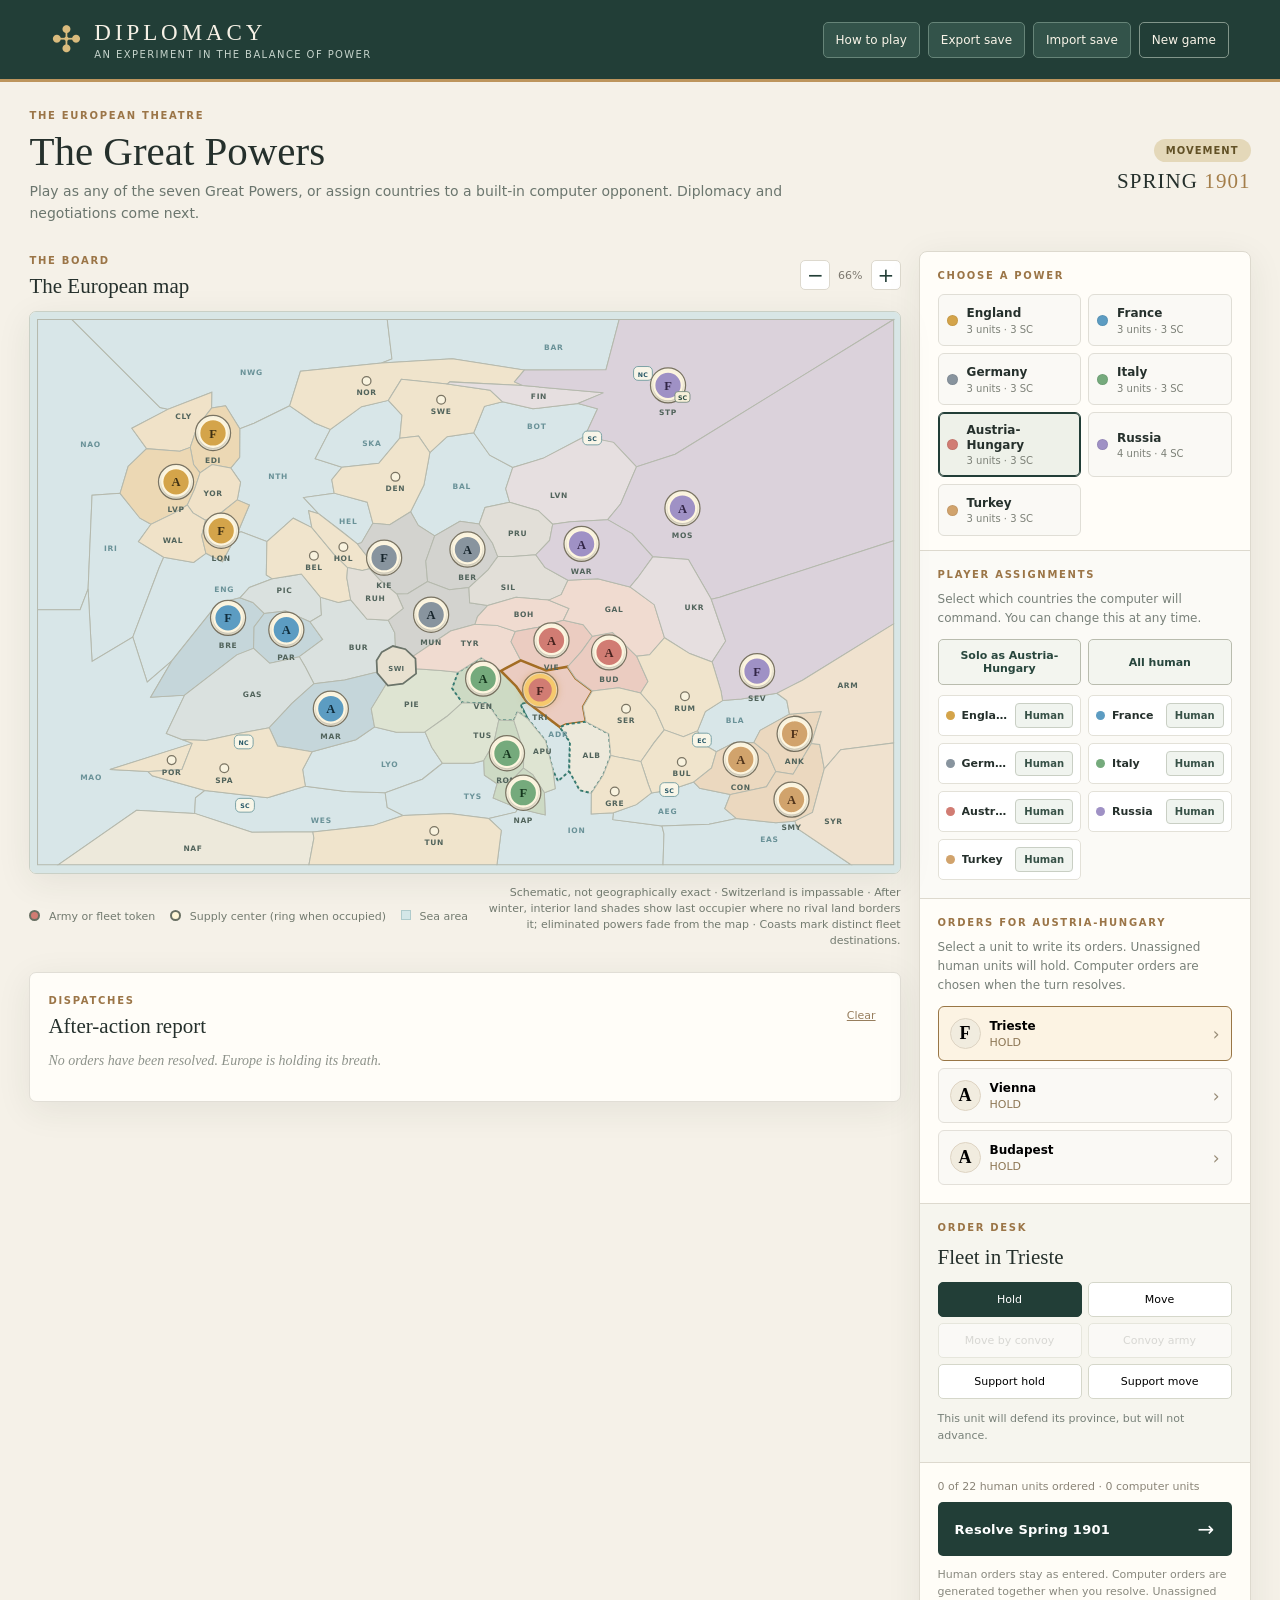
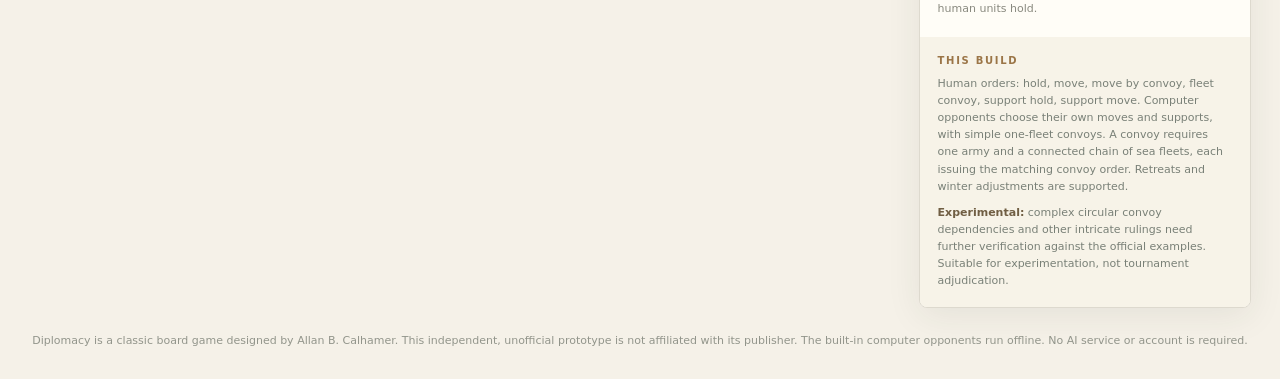
==== commit 981a9b29: "Add 18-center solo victory, elimination tracking and post-elimination map shading" ====
--- a/index.html
+++ b/index.html
@@ -8,7 +8,7 @@
  
  <style>
 :root{--forest:#223e37;--forest-dark:#192d28;--paper:#f5f1e8;--card:#fffdf8;--gold:#bb9053;--ink:#25302c;--muted:#6b766e;--line:#ddd9ce;--shadow:0 8px 35px rgba(35,48,43,.08)}
-*{box-sizing:border-box}html{background:var(--paper)}body{margin:0;color:var(--ink);font-family:system-ui,-apple-system,"Segoe UI",sans-serif;font-size:14px}button,select{font:inherit}button{cursor:pointer}button:disabled{cursor:not-allowed;opacity:.48}button:focus-visible,select:focus-visible{outline:3px solid #c18d40;outline-offset:2px}.topbar{min-height:82px;display:flex;align-items:center;justify-content:space-between;gap:18px;background:var(--forest);color:#f6f1e6;padding:13px clamp(16px,4vw,60px);border-bottom:3px solid #bd955d}.brand{display:flex;align-items:center;gap:13px}.brand-mark{font-size:36px;color:#dabb7d;line-height:1}.brand-title{font-family:Georgia,serif;font-size:23px;letter-spacing:.17em}.brand-tagline{font-size:10px;text-transform:uppercase;letter-spacing:.14em;color:#c5d3cb;margin-top:3px}.header-actions{display:flex;align-items:center;gap:8px;flex-wrap:wrap}.small-button{display:inline-flex;align-items:center;justify-content:center;background:#33534a;color:#f9f4e8;border:1px solid #668478;padding:9px 12px;border-radius:5px;font-size:12px;min-height:36px}.small-button:hover{background:#416459}.small-button.ghost{background:transparent;border-color:#81958a}.file-button{cursor:pointer}main{max-width:1810px;margin:0 auto;padding:28px clamp(15px,2.3vw,38px) 20px}.page-heading{display:flex;align-items:center;justify-content:space-between;gap:30px;margin-bottom:27px}.eyebrow,.section-kicker{font-size:10px;color:#9b7547;letter-spacing:.17em;font-weight:750;text-transform:uppercase}h1,h2,h3{font-family:Georgia,"Times New Roman",serif;font-weight:normal}h1{font-size:clamp(29px,3.2vw,46px);margin:9px 0 7px;line-height:1.05}h2{font-size:21px;margin:7px 0 0}.intro{color:var(--muted);margin:8px 0 0;max-width:800px;line-height:1.55}.date-panel{text-align:right;white-space:nowrap}.phase-pill{font-size:10px;letter-spacing:.1em;background:#e4d8b9;color:#625126;border-radius:25px;padding:6px 12px;font-weight:750}.date-label{font-family:Georgia,serif;font-size:21px;letter-spacing:.05em;margin-top:12px}.date-label span{color:#a47e4a}.game-layout{display:grid;grid-template-columns:minmax(0,1fr) 332px;gap:18px;align-items:start}.map-area,.sidebar{min-width:0}.panel-heading,.bulletin-header{display:flex;align-items:center;justify-content:space-between;gap:12px;margin:0 0 12px}.map-controls{display:flex;align-items:center;gap:8px;color:#7c786f;font-size:11px}.map-controls button{width:30px;height:30px;border:1px solid var(--line);background:white;border-radius:5px;color:var(--forest);font-size:20px;line-height:1}.map-viewport{border:1px solid #c9d0c6;border-radius:7px;background:#dce9e7;overflow:auto;box-shadow:var(--shadow);position:relative;max-height:min(76vh,820px);scrollbar-color:#b6c4bc transparent;touch-action:pan-x pan-y}.map-viewport svg{display:block;width:1320px;max-width:none;height:auto;user-select:none}.province{stroke:#b5b9ad;stroke-width:1.6;cursor:pointer;transition:fill .14s}.province:hover{stroke:#786544;stroke-width:3;filter:brightness(1.06)}.province.selected-cell{stroke:#a36d24;stroke-width:4}.province.legal-cell{stroke:#357a70;stroke-width:3;stroke-dasharray:5 4}.map-label{font-size:12px;font-weight:680;letter-spacing:1px;fill:#52645c;pointer-events:none;text-anchor:middle;dominant-baseline:central}.sea-label{font-size:12px;fill:#6a9298;font-weight:650;letter-spacing:1.2px}.center-occupied-rim{fill:#f9f3df;stroke:#7a7463;stroke-width:2;pointer-events:none}.center-dot{fill:#f9f3df;stroke:#7a7463;stroke-width:2;pointer-events:none}.unit-token{stroke:#fdf5df;stroke-width:3.6;cursor:pointer;filter:drop-shadow(0px 3px 2px #0003)}.unit-letter{font-size:20px;font-family:Georgia,serif;pointer-events:none;text-anchor:middle;dominant-baseline:central;font-weight:bold}.unit-selected{stroke:#f6c96d;stroke-width:7;filter:drop-shadow(0 0 7px #d18c34aa)}.unit-order-arrow{stroke:#aa682e;stroke-width:4;fill:none;marker-end:url(#arrow-head);pointer-events:none;stroke-dasharray:6 3}.map-footer{display:flex;align-items:center;gap:15px;flex-wrap:wrap;color:#737b70;font-size:11px;margin:11px 0 23px;line-height:1.45}.legend-circle{display:inline-block;width:11px;height:11px;border-radius:50%;margin-right:5px;vertical-align:-1px;border:2px solid #686f62}.unit-legend{background:#d17c73}.center-legend{background:#fff6d7}.legend-square{display:inline-block;width:10px;height:10px;background:#d4e7e8;margin-right:5px;border:1px solid #afcbcc}.map-note{flex:1;min-width:200px;text-align:right}.sidebar{background:var(--card);border:1px solid var(--line);border-radius:8px;box-shadow:var(--shadow);overflow:hidden}.side-section{padding:18px;border-bottom:1px solid var(--line)}.power-selector{padding-bottom:14px}.power-list{display:grid;grid-template-columns:repeat(2,minmax(0,1fr));gap:7px;margin-top:13px}.power-button{border:1px solid #e0ded6;border-radius:6px;background:#faf9f5;padding:10px 8px;min-height:52px;display:flex;align-items:center;gap:9px;color:var(--ink);text-align:left}.power-button:hover{border-color:#a3aa9d}.power-button.active{background:#eef1e9;border-color:var(--forest);box-shadow:inset 0 0 0 1px var(--forest)}.power-button .dot{flex-shrink:0;width:11px;height:11px;border-radius:50%;border:1px solid #0001}.power-button .power-name{font-weight:700;font-size:12px;line-height:1.2}.power-button .power-count{font-size:10px;color:#7c8077;margin-top:3px}.section-intro{font-size:12px;line-height:1.55;color:#788079;margin-top:10px}.unit-list{margin-top:12px;display:flex;flex-direction:column;gap:7px}.unit-row{display:flex;align-items:center;text-align:left;border:1px solid #e3e0d9;border-radius:6px;background:#faf9f5;padding:11px;gap:9px;width:100%}.unit-row.active{border-color:#997645;background:#fcf3e3}.unit-row:hover{border-color:#b29b77}.unit-icon{font-family:Georgia,serif;font-size:18px;font-weight:bold;display:grid;place-items:center;width:31px;height:31px;flex-shrink:0;border:1px solid #ded4c3;border-radius:50%;background:#f1ecdf}.unit-row .unit-info{flex:1;min-width:0}.unit-place{font-size:12px;font-weight:700}.unit-command{font-size:11px;color:#8d7755;margin-top:3px;overflow:hidden;text-overflow:ellipsis;white-space:nowrap}.unit-chevron{font-size:17px;color:#978b76}.editor-panel{background:#f6f5ee}.editor-title{font-family:Georgia,serif;font-size:21px;margin:12px 0}.order-modes{display:grid;grid-template-columns:repeat(2,1fr);gap:6px;margin:12px 0}.mode-btn{padding:10px 7px;font-size:11px;background:#fff;border:1px solid #d5d7ca;border-radius:5px}.mode-btn.active{background:var(--forest);color:white;border-color:var(--forest)}.field-label{display:block;color:#5c675f;font-size:11px;font-weight:700;margin:11px 0 6px}.order-select{display:block;width:100%;padding:10px 9px;background:white;color:var(--ink);border:1px solid #d5d6ca;border-radius:5px;font-size:12px}.editor-help{color:#788179;font-size:11px;line-height:1.5;margin:12px 0 0}.advance-section{padding:17px 18px 20px;background:#fffdf7}.progress-label{font-size:11px;color:#8b8578;margin-bottom:9px}.advance-button{width:100%;background:var(--forest);color:white;border:0;border-radius:5px;display:flex;align-items:center;justify-content:space-between;padding:15px 17px;font-size:13px;font-weight:700;letter-spacing:.02em}.advance-button:hover{background:#355b4f}.advance-button span{font-size:20px;font-weight:normal}.advance-footnote{font-size:11px;color:#89897f;line-height:1.55;margin-top:10px}.fine-print{background:#f7f3e8;border-bottom:0}.fine-print p{font-size:11px;line-height:1.55;color:#798077;margin:9px 0 0}.fine-print strong{color:#705e43}.bulletin{background:#fffdf8;border:1px solid #e1ded6;border-radius:7px;padding:18px;box-shadow:var(--shadow)}.bulletin-header{margin-bottom:10px}.text-button{background:none;border:none;color:#977e5e;text-decoration:underline;font-size:11px}.empty-report{color:#8e938b;font-style:italic;font-family:Georgia,serif}.report-list{max-height:400px;overflow:auto;display:grid;gap:7px}.report-entry{font-size:11px;border-left:3px solid #c6b394;background:#f7f5ee;padding:8px 10px;line-height:1.4}.report-entry.success{border-color:#73a18c}.report-entry.fail{border-color:#bd7263}.report-heading{font-family:Georgia,serif;font-size:15px;margin:10px 0}.choice-row{display:flex;gap:8px;align-items:center;margin:8px 0}.choice-row select{min-width:0;flex:1}.choice-row button{border:1px solid #c8b79e;background:#faf7ef;border-radius:4px;padding:8px}.stat-note{font-size:11px;color:#837f70;margin:10px 0}footer{font-size:11px;line-height:1.5;color:#92958b;margin:25px 0 10px;text-align:center}dialog{border:1px solid #c4b699;border-radius:9px;padding:0;max-width:540px;width:calc(100% - 30px);box-shadow:0 30px 100px #0005;background:#fffdf8}dialog::backdrop{background:#1e3129a9}.dialog-inner{padding:23px 28px 28px}.dialog-top{display:flex;justify-content:space-between;align-items:flex-start}.dialog-top h2{margin-bottom:16px}.dialog-inner p{line-height:1.6;color:#59655d;font-size:13px}.dialog-close{border:0;background:none;font-size:24px;color:#68716a}.rule-note{background:#f3f0e6;padding:12px;color:#776d59;font-size:11px;line-height:1.5;margin:15px 0}.dialog-inner .advance-button{margin-top:14px}
+*{box-sizing:border-box}html{background:var(--paper)}body{margin:0;color:var(--ink);font-family:system-ui,-apple-system,"Segoe UI",sans-serif;font-size:14px}button,select{font:inherit}button{cursor:pointer}button:disabled{cursor:not-allowed;opacity:.48}button:focus-visible,select:focus-visible{outline:3px solid #c18d40;outline-offset:2px}.topbar{min-height:82px;display:flex;align-items:center;justify-content:space-between;gap:18px;background:var(--forest);color:#f6f1e6;padding:13px clamp(16px,4vw,60px);border-bottom:3px solid #bd955d}.brand{display:flex;align-items:center;gap:13px}.brand-mark{font-size:36px;color:#dabb7d;line-height:1}.brand-title{font-family:Georgia,serif;font-size:23px;letter-spacing:.17em}.brand-tagline{font-size:10px;text-transform:uppercase;letter-spacing:.14em;color:#c5d3cb;margin-top:3px}.header-actions{display:flex;align-items:center;gap:8px;flex-wrap:wrap}.small-button{display:inline-flex;align-items:center;justify-content:center;background:#33534a;color:#f9f4e8;border:1px solid #668478;padding:9px 12px;border-radius:5px;font-size:12px;min-height:36px}.small-button:hover{background:#416459}.small-button.ghost{background:transparent;border-color:#81958a}.file-button{cursor:pointer}main{max-width:1810px;margin:0 auto;padding:28px clamp(15px,2.3vw,38px) 20px}.page-heading{display:flex;align-items:center;justify-content:space-between;gap:30px;margin-bottom:27px}.eyebrow,.section-kicker{font-size:10px;color:#9b7547;letter-spacing:.17em;font-weight:750;text-transform:uppercase}[hidden]{display:none!important}.victory-panel{background:#fff6df;border:2px solid #b99555;border-radius:9px;padding:16px 20px;margin:-8px 0 23px;box-shadow:0 8px 22px #372b1510}.victory-panel h2{margin:3px 0 6px;color:#694d23;font-size:25px}.victory-panel p{margin:4px 0 0;color:#685a44;line-height:1.45}.power-button.eliminated{opacity:.56;border-style:dashed}.power-button.eliminated .power-name{text-decoration:line-through}.elimination-summary{font-size:11px;color:#897965;margin:10px 0 0;line-height:1.5}.victory-panel .victory-eyebrow{font-weight:800;text-transform:uppercase;letter-spacing:.12em;font-size:10px;color:#9b7547}h1,h2,h3{font-family:Georgia,"Times New Roman",serif;font-weight:normal}h1{font-size:clamp(29px,3.2vw,46px);margin:9px 0 7px;line-height:1.05}h2{font-size:21px;margin:7px 0 0}.intro{color:var(--muted);margin:8px 0 0;max-width:800px;line-height:1.55}.date-panel{text-align:right;white-space:nowrap}.phase-pill{font-size:10px;letter-spacing:.1em;background:#e4d8b9;color:#625126;border-radius:25px;padding:6px 12px;font-weight:750}.date-label{font-family:Georgia,serif;font-size:21px;letter-spacing:.05em;margin-top:12px}.date-label span{color:#a47e4a}.game-layout{display:grid;grid-template-columns:minmax(0,1fr) 332px;gap:18px;align-items:start}.map-area,.sidebar{min-width:0}.panel-heading,.bulletin-header{display:flex;align-items:center;justify-content:space-between;gap:12px;margin:0 0 12px}.map-controls{display:flex;align-items:center;gap:8px;color:#7c786f;font-size:11px}.map-controls button{width:30px;height:30px;border:1px solid var(--line);background:white;border-radius:5px;color:var(--forest);font-size:20px;line-height:1}.map-viewport{border:1px solid #c9d0c6;border-radius:7px;background:#dce9e7;overflow:auto;box-shadow:var(--shadow);position:relative;max-height:min(76vh,820px);scrollbar-color:#b6c4bc transparent;touch-action:pan-x pan-y}.map-viewport svg{display:block;width:1320px;max-width:none;height:auto;user-select:none}.province{stroke:#b5b9ad;stroke-width:1.6;cursor:pointer;transition:fill .14s}.province:hover{stroke:#786544;stroke-width:3;filter:brightness(1.06)}.province.selected-cell{stroke:#a36d24;stroke-width:4}.province.legal-cell{stroke:#357a70;stroke-width:3;stroke-dasharray:5 4}.map-label{font-size:12px;font-weight:680;letter-spacing:1px;fill:#52645c;pointer-events:none;text-anchor:middle;dominant-baseline:central}.sea-label{font-size:12px;fill:#6a9298;font-weight:650;letter-spacing:1.2px}.center-occupied-rim{fill:#f9f3df;stroke:#7a7463;stroke-width:2;pointer-events:none}.center-dot{fill:#f9f3df;stroke:#7a7463;stroke-width:2;pointer-events:none}.unit-token{stroke:#fdf5df;stroke-width:3.6;cursor:pointer;filter:drop-shadow(0px 3px 2px #0003)}.unit-letter{font-size:20px;font-family:Georgia,serif;pointer-events:none;text-anchor:middle;dominant-baseline:central;font-weight:bold}.unit-selected{stroke:#f6c96d;stroke-width:7;filter:drop-shadow(0 0 7px #d18c34aa)}.unit-order-arrow{stroke:#aa682e;stroke-width:4;fill:none;marker-end:url(#arrow-head);pointer-events:none;stroke-dasharray:6 3}.map-footer{display:flex;align-items:center;gap:15px;flex-wrap:wrap;color:#737b70;font-size:11px;margin:11px 0 23px;line-height:1.45}.legend-circle{display:inline-block;width:11px;height:11px;border-radius:50%;margin-right:5px;vertical-align:-1px;border:2px solid #686f62}.unit-legend{background:#d17c73}.center-legend{background:#fff6d7}.legend-square{display:inline-block;width:10px;height:10px;background:#d4e7e8;margin-right:5px;border:1px solid #afcbcc}.map-note{flex:1;min-width:200px;text-align:right}.sidebar{background:var(--card);border:1px solid var(--line);border-radius:8px;box-shadow:var(--shadow);overflow:hidden}.side-section{padding:18px;border-bottom:1px solid var(--line)}.power-selector{padding-bottom:14px}.power-list{display:grid;grid-template-columns:repeat(2,minmax(0,1fr));gap:7px;margin-top:13px}.power-button{border:1px solid #e0ded6;border-radius:6px;background:#faf9f5;padding:10px 8px;min-height:52px;display:flex;align-items:center;gap:9px;color:var(--ink);text-align:left}.power-button:hover{border-color:#a3aa9d}.power-button.active{background:#eef1e9;border-color:var(--forest);box-shadow:inset 0 0 0 1px var(--forest)}.power-button .dot{flex-shrink:0;width:11px;height:11px;border-radius:50%;border:1px solid #0001}.power-button .power-name{font-weight:700;font-size:12px;line-height:1.2}.power-button .power-count{font-size:10px;color:#7c8077;margin-top:3px}.section-intro{font-size:12px;line-height:1.55;color:#788079;margin-top:10px}.unit-list{margin-top:12px;display:flex;flex-direction:column;gap:7px}.unit-row{display:flex;align-items:center;text-align:left;border:1px solid #e3e0d9;border-radius:6px;background:#faf9f5;padding:11px;gap:9px;width:100%}.unit-row.active{border-color:#997645;background:#fcf3e3}.unit-row:hover{border-color:#b29b77}.unit-icon{font-family:Georgia,serif;font-size:18px;font-weight:bold;display:grid;place-items:center;width:31px;height:31px;flex-shrink:0;border:1px solid #ded4c3;border-radius:50%;background:#f1ecdf}.unit-row .unit-info{flex:1;min-width:0}.unit-place{font-size:12px;font-weight:700}.unit-command{font-size:11px;color:#8d7755;margin-top:3px;overflow:hidden;text-overflow:ellipsis;white-space:nowrap}.unit-chevron{font-size:17px;color:#978b76}.editor-panel{background:#f6f5ee}.editor-title{font-family:Georgia,serif;font-size:21px;margin:12px 0}.order-modes{display:grid;grid-template-columns:repeat(2,1fr);gap:6px;margin:12px 0}.mode-btn{padding:10px 7px;font-size:11px;background:#fff;border:1px solid #d5d7ca;border-radius:5px}.mode-btn.active{background:var(--forest);color:white;border-color:var(--forest)}.field-label{display:block;color:#5c675f;font-size:11px;font-weight:700;margin:11px 0 6px}.order-select{display:block;width:100%;padding:10px 9px;background:white;color:var(--ink);border:1px solid #d5d6ca;border-radius:5px;font-size:12px}.editor-help{color:#788179;font-size:11px;line-height:1.5;margin:12px 0 0}.advance-section{padding:17px 18px 20px;background:#fffdf7}.progress-label{font-size:11px;color:#8b8578;margin-bottom:9px}.advance-button{width:100%;background:var(--forest);color:white;border:0;border-radius:5px;display:flex;align-items:center;justify-content:space-between;padding:15px 17px;font-size:13px;font-weight:700;letter-spacing:.02em}.advance-button:hover{background:#355b4f}.advance-button span{font-size:20px;font-weight:normal}.advance-footnote{font-size:11px;color:#89897f;line-height:1.55;margin-top:10px}.fine-print{background:#f7f3e8;border-bottom:0}.fine-print p{font-size:11px;line-height:1.55;color:#798077;margin:9px 0 0}.fine-print strong{color:#705e43}.bulletin{background:#fffdf8;border:1px solid #e1ded6;border-radius:7px;padding:18px;box-shadow:var(--shadow)}.bulletin-header{margin-bottom:10px}.text-button{background:none;border:none;color:#977e5e;text-decoration:underline;font-size:11px}.empty-report{color:#8e938b;font-style:italic;font-family:Georgia,serif}.report-list{max-height:400px;overflow:auto;display:grid;gap:7px}.report-entry{font-size:11px;border-left:3px solid #c6b394;background:#f7f5ee;padding:8px 10px;line-height:1.4}.report-entry.success{border-color:#73a18c}.report-entry.fail{border-color:#bd7263}.report-heading{font-family:Georgia,serif;font-size:15px;margin:10px 0}.choice-row{display:flex;gap:8px;align-items:center;margin:8px 0}.choice-row select{min-width:0;flex:1}.choice-row button{border:1px solid #c8b79e;background:#faf7ef;border-radius:4px;padding:8px}.stat-note{font-size:11px;color:#837f70;margin:10px 0}footer{font-size:11px;line-height:1.5;color:#92958b;margin:25px 0 10px;text-align:center}dialog{border:1px solid #c4b699;border-radius:9px;padding:0;max-width:540px;width:calc(100% - 30px);box-shadow:0 30px 100px #0005;background:#fffdf8}dialog::backdrop{background:#1e3129a9}.dialog-inner{padding:23px 28px 28px}.dialog-top{display:flex;justify-content:space-between;align-items:flex-start}.dialog-top h2{margin-bottom:16px}.dialog-inner p{line-height:1.6;color:#59655d;font-size:13px}.dialog-close{border:0;background:none;font-size:24px;color:#68716a}.rule-note{background:#f3f0e6;padding:12px;color:#776d59;font-size:11px;line-height:1.5;margin:15px 0}.dialog-inner .advance-button{margin-top:14px}
 @media(max-width:980px){.game-layout{grid-template-columns:minmax(0,1fr)}.sidebar{display:grid;grid-template-columns:1fr 1fr}.power-selector{grid-column:1/-1}.power-list{grid-template-columns:repeat(7,minmax(0,1fr))}.power-button{padding:8px 6px;flex-direction:column;text-align:center;min-height:67px}.power-button .power-name{font-size:10px}.side-section{border-right:1px solid var(--line)}.advance-section{display:flex;flex-direction:column;justify-content:center}.fine-print{grid-column:1/-1}.map-viewport{max-height:600px}}
 @media(max-width:620px){.topbar{align-items:flex-start;flex-direction:column;gap:11px;padding:14px 16px}.header-actions{gap:6px}.small-button{padding:7px 8px;font-size:11px;min-height:32px}.brand-title{font-size:20px}.brand-tagline{font-size:9px}.page-heading{align-items:flex-start;gap:10px;margin-bottom:18px}.date-label{font-size:15px}.phase-pill{font-size:9px;padding:5px 8px}h1{font-size:28px}.intro{font-size:12px}.sidebar{display:block}.power-list{grid-template-columns:repeat(4,1fr)}.power-button{flex-direction:row;text-align:left;min-height:52px}.map-footer{gap:7px 12px}.map-note{text-align:left;min-width:100%;}.map-viewport{max-height:500px}.bulletin{padding:14px}}
 
@@ -44,18 +44,19 @@
  </header>
  <main>
   <div class="page-heading">
-   <div><div class="eyebrow">THE EUROPEAN THEATRE · 1901</div><h1 id="mainTitle">The Great Powers</h1><p class="intro">Play as any of the seven Great Powers, or assign countries to a built-in computer opponent. Diplomacy and negotiations come next.</p></div>
+   <div><div class="eyebrow">THE EUROPEAN THEATRE</div><h1 id="mainTitle">The Great Powers</h1><p class="intro">Play as any of the seven Great Powers, or assign countries to a built-in computer opponent. Diplomacy and negotiations come next.</p></div>
    <div class="date-panel"><span id="phasePill" class="phase-pill">MOVEMENT</span><div id="dateLabel" class="date-label">SPRING <span>1901</span></div></div>
   </div>
+  <section class="victory-panel" id="victoryPanel" hidden aria-live="polite"><div class="victory-eyebrow">THE GAME IS OVER · SOLO VICTORY</div><h2 id="victoryTitle">A power has conquered Europe</h2><p id="victoryDescription">The game is complete.</p></section>
   <div class="game-layout">
    <section class="map-area">
     <div class="panel-heading"><div><span class="section-kicker">THE BOARD</span><h2>The European map</h2></div><div class="map-controls"><button id="zoomOut" title="Zoom out">−</button><span id="zoomPct">100%</span><button id="zoomIn" title="Zoom in">+</button></div></div>
     <div class="map-viewport" id="mapViewport" aria-label="Interactive schematic Diplomacy map"><svg id="gameMap" role="img" aria-label="Map of Diplomacy provinces and units" viewBox="0 0 1390 895"></svg></div>
-    <div class="map-footer"><span><i class="legend-circle unit-legend"></i> Army or fleet token</span><span><i class="legend-circle center-legend"></i> Supply center (ring when occupied)</span><span><i class="legend-square"></i> Sea area</span><span class="map-note">Schematic, not geographically exact · Switzerland is impassable · After winter, interior land shades show last occupier where no rival land borders it · Coasts mark distinct fleet destinations.</span></div>
+    <div class="map-footer"><span><i class="legend-circle unit-legend"></i> Army or fleet token</span><span><i class="legend-circle center-legend"></i> Supply center (ring when occupied)</span><span><i class="legend-square"></i> Sea area</span><span class="map-note">Schematic, not geographically exact · Switzerland is impassable · After winter, interior land shades show last occupier where no rival land borders it; eliminated powers fade from the map · Coasts mark distinct fleet destinations.</span></div>
     <section class="bulletin"><div class="bulletin-header"><div><span class="section-kicker">DISPATCHES</span><h2>After-action report</h2></div><button id="clearReport" class="text-button">Clear</button></div><div id="reportBody"><p class="empty-report">No orders have been resolved. Europe is holding its breath.</p></div></section>
    </section>
    <aside class="sidebar">
-    <section class="side-section power-selector"><div class="section-kicker">CHOOSE A POWER</div><div id="powerList" class="power-list"></div></section>
+    <section class="side-section power-selector"><div class="section-kicker">CHOOSE A POWER</div><div id="powerList" class="power-list"></div><p id="eliminationSummary" class="elimination-summary" hidden></p></section>
     <section class="side-section player-settings"><div class="section-kicker">PLAYER ASSIGNMENTS</div><p class="section-intro">Select which countries the computer will command. You can change this at any time.</p><div class="assignment-presets"><button class="assignment-preset" id="soloPreset" type="button">Solo as selected power</button><button class="assignment-preset" id="allHumanPreset" type="button">All human</button></div><div id="controllerList" class="controller-list"></div></section>
     <section class="side-section"><div class="section-kicker">ORDERS FOR <span id="powerTitle">AUSTRIA-HUNGARY</span></div><div class="section-intro">Select a unit to write its orders. Unassigned human units will hold. Computer orders are chosen when the turn resolves.</div><div id="unitList" class="unit-list"></div></section>
     <section class="side-section editor-panel" id="editorPanel"><div class="section-kicker">ORDER DESK</div><div id="editor"></div></section>
@@ -67,10 +68,10 @@
  </main>
  <dialog id="coastDialog" aria-labelledby="coastDialogTitle"><div class="dialog-inner"><div class="dialog-top"><div><div class="section-kicker">FLEET MOVEMENT</div><h2 id="coastDialogTitle">Choose a coast</h2></div><button class="dialog-close" id="closeCoast" aria-label="Cancel">×</button></div><p id="coastExplanation">Select the destination coast for your fleet.</p><div id="coastChoices" class="coast-choices"></div></div></dialog>
  <dialog id="helpDialog"><div class="dialog-inner"><div class="dialog-top"><div><div class="section-kicker">FIELD GUIDE</div><h2>How to play this prototype</h2></div><button class="dialog-close" id="closeHelp" aria-label="Close">×</button></div>
-  <p><strong>1. Assign players.</strong> Select a country, then use “Solo as selected power” to let the computer run the other six. Or mark individual countries Human or Computer. All-human hot seat play is still available. Your choices are saved with the game.</p>
+  <p><strong>1. Assign players.</strong> Select a country, then use “Solo as selected power” to let the computer run the other six. Or mark individual countries Human or Computer. All-human hot seat play is still available. A player with no units and no supply centers is eliminated. The first Great Power to hold at least 18 supply centers after a Fall wins immediately. Your choices are saved with the game.</p>
   <p><strong>2. Give human orders.</strong> Select a unit and choose Hold, Move, Convoy move (army), Convoy (sea fleet), Support hold, or Support move. Alternatively, click a unit on the map and then a highlighted province to order an ordinary move. Issue convoy moves from the order desk. Repeat for the other powers. You can leave units unassigned: they hold.</p>
   <p><strong>3. Resolve.</strong> The computer supplies legal orders for its countries only when you press Resolve; you can’t see its choices beforehand. Your own orders are never overwritten. The after-action report shows outcomes. If any units are dislodged, enter retreats; otherwise the game advances to the next phase.</p>
-  <p><strong>4. Continue.</strong> Computer powers automatically choose retreats, builds, and disbands. Fall supply-center capture and winter builds/disbands are implemented. Sea fleets can convoy armies to coastal provinces, including over multisea chains. A dislodged fleet breaks its convoy route unless another valid route survives.</p>
+  <p><strong>4. Continue.</strong> A power wins immediately after a Fall when it controls 18 of the 34 supply centers. Eliminated powers (no units and no centers) are noted, and their former non-center land shading is reassigned or becomes sepia where disputed. Computer powers automatically choose retreats, builds, and disbands. Fall supply-center capture and winter builds/disbands are implemented. Sea fleets can convoy armies to coastal provinces, including over multisea chains. A dislodged fleet breaks its convoy route unless another valid route survives.</p>
   <p><strong>5. Keep your game.</strong> Autosave stores the position on this device. Export a JSON backup to preserve it or import one later.</p>
   <div class="rule-note">Switzerland is impassable. Rome and Venice share a regular land border; armies can move directly between them. After each winter, non-supply-center land adopts the last occupant’s color unless adjacent to land shaded or owned by another power. This color has no rule effect. Convoys need an army order to move by convoy and matching orders from every fleet in a sea-route chain. The NC / SC / EC badges mark separate fleet-access coasts of St. Petersburg, Spain and Bulgaria. Province labels are abbreviated on the map. Hover or tap to select a province and read its full name in the order editor.</div>
   <button id="startBtn" class="advance-button">Enter the map <span>→</span></button></div></dialog>
@@ -275,7 +276,11 @@
 }
 function recordLandVisitors(game){
  ensureVisualState(game);
- for(const u of game.units)if(PROVINCES[u.at]?.kind==='l')game.lastVisitors[u.at]=u.power;
+ for(const u of game.units)if(PROVINCES[u.at]?.kind==='l'){
+  game.lastVisitors[u.at]=u.power;
+  // A real occupation supersedes any inferred post-elimination map shading.
+  if(game.eliminationRegions && !game.eliminated?.[u.power])delete game.eliminationRegions[u.at];
+ }
 }
 function applyWinterShading(game){
  ensureVisualState(game);
@@ -285,10 +290,100 @@
  for(const p of Object.values(PROVINCES)){
   if(p.kind!=='l')continue; // Never recolor water or supply centers.
   const visitor=game.lastVisitors[p.id];
-  if(!visitor)continue;
+  if(!visitor || game.eliminated?.[visitor] || game.eliminationRegions?.[p.id])continue;
   const besideAnotherPower=(ARMY_GRAPH[p.id]||[]).some(id=>{const owner=landOwner(id);return owner && owner!==visitor;});
   if(!besideAnotherPower)game.visualOwners[p.id]=visitor;
  }
+}
+
+// Endgame state is a rule; influence coloring is only a presentation layer.
+const SOLO_VICTORY_CENTERS=18;
+function centerCount(g,id){return Object.values(g.owned).filter(owner=>owner===id).length;}
+function eliminated(g,id){return Boolean(g.eliminated?.[id]);}
+function provinceInfluenceSource(g,id){
+ const p=PROVINCES[id];
+ if(!p || p.kind==='w')return null;
+ const idOwner=p.kind==='s'?g.owned[id]:g.eliminationRegions?.[id]?null:g.visualOwners?.[id];
+ return idOwner && !eliminated(g,idOwner)?idOwner:null;
+}
+function shadeFormerTerritories(g){
+ ensureVisualState(g);
+ const former=Object.keys(g.eliminationRegions||{});
+ if(!former.length)return;
+ // Use authentic (not inferred) surviving territories as sources in a
+ // shortest-path, land-only calculation. A disputed border is sepia.
+ const sources=new Map();
+ for(const p of Object.values(PROVINCES)){
+  const owner=provinceInfluenceSource(g,p.id);
+  if(owner)sources.set(p.id,owner);
+ }
+ for(const id of former){
+  const adjacent=new Set((ARMY_GRAPH[id]||[]).map(n=>sources.get(n)).filter(Boolean));
+  if(adjacent.size>1){g.visualOwners[id]=null;continue;}
+  let near=new Set(),min=Infinity;
+  const seen=new Set([id]),queue=[[id,0]];
+  for(let i=0;i<queue.length;i++){
+   const [at,d]=queue[i];if(d>min)break;
+   if(d>0 && sources.has(at)){
+    if(d<min){min=d;near=new Set();}
+    near.add(sources.get(at));continue;
+   }
+   for(const next of ARMY_GRAPH[at]||[]){
+    if(seen.has(next)||PROVINCES[next]?.kind==='w')continue;
+    seen.add(next);queue.push([next,d+1]);
+   }
+  }
+  g.visualOwners[id]=near.size===1?[...near][0]:null;
+ }
+}
+function discoverEliminations(g){
+ ensureVisualState(g);
+ g.eliminated ||= {};
+ g.eliminationRegions ||= {};
+ const newly=[];
+ for(const p of POWERS){
+  if(eliminated(g,p.id)||centerCount(g,p.id)>0)continue;
+  if(g.units.some(u=>u.power===p.id)||(g.retreats||[]).some(u=>u.power===p.id))continue;
+  g.eliminated[p.id]={year:g.year,season:g.season};newly.push(p.id);
+ }
+ if(newly.length){
+  for(const p of Object.values(PROVINCES)){
+   if(p.kind==='l'&&newly.includes(g.visualOwners[p.id])){
+    g.eliminationRegions[p.id]=g.visualOwners[p.id];
+    g.visualOwners[p.id]=null;
+   }
+  }
+  shadeFormerTerritories(g);
+ }
+ return newly;
+}
+function addEliminationDispatches(g,ids){
+ if(!ids.length)return;
+ const lines=ids.map(id=>`${POWERS.find(p=>p.id===id).name.toUpperCase()} ELIMINATED — no units or supply centers remain.`);
+ if(g.result?.logs)g.result.logs.push(...lines);
+ g.history.push({year:g.year,season:g.season,logs:lines});
+}
+function declareSoloVictory(g,restored=false){
+ if(g.victory)return false;
+ const champion=POWERS.find(p=>centerCount(g,p.id)>=SOLO_VICTORY_CENTERS);
+ if(!champion)return false;
+ const owned=centerCount(g,champion.id);
+ g.victory={power:champion.id,centers:owned,year:g.year,season:g.season,restored:Boolean(restored)};
+ g.phase='finished';g.orders={};delete g.retreats;delete g.retreatOrders;delete g.adjustOrders;
+ const line=`${champion.name.toUpperCase()} WINS — ${owned} of 34 supply centers (18 required).`;
+ if(!restored){
+  if(g.result?.logs)g.result.logs.push(line);
+  g.history.push({year:g.year,season:g.season,logs:[line]});
+ }
+ return true;
+}
+function reconcileEndgameOnLoad(g){
+ // Older autosaves may have progressed beyond 18 centers. Recognize them on
+ // opening without claiming to know the exact historical victory date.
+ discoverEliminations(g);
+ if(g.victory)g.phase='finished';
+ else declareSoloVictory(g,true);
+ shadeFormerTerritories(g);
 }
 
 function initialGame(){
@@ -546,9 +641,13 @@
  endSeason(game);return true;
 }
 function endSeason(game){
- if(game.season==='Spring'){game.season='Fall';game.phase='orders';}
- else{
+ if(game.season==='Spring'){
+  addEliminationDispatches(game,discoverEliminations(game));
+  game.season='Fall';game.phase='orders';
+ }else{
   for(const u of game.units){if(PROVINCES[u.at].kind==='s')game.owned[u.at]=u.power;}
+  addEliminationDispatches(game,discoverEliminations(game));
+  if(declareSoloVictory(game))return; // Win is settled after Fall ownership, before Winter.
   game.season='Winter';game.phase='adjust';game.adjustOrders={};
   if(POWERS.every(p=>difference(game,p.id)===0))finishWinter(game);
  }
@@ -590,7 +689,10 @@
   }
  }
  recordLandVisitors(game);
+ const lost=discoverEliminations(game);
+ for(const id of lost)logs.push(`${POWERS.find(p=>p.id===id).name.toUpperCase()} ELIMINATED — no units or supply centers remain.`);
  applyWinterShading(game);
+ shadeFormerTerritories(game);
  game.history.push({year:game.year,season:'Winter',logs});
  game.year++;game.season='Spring';game.phase='orders';game.orders={};game.adjustOrders={};game.result={year:game.year-1,season:'Winter',logs};return true;
 }
@@ -786,12 +888,13 @@
 let game=loadSaved();
 ensureVisualState(game);
 ensureControllers(game);
+reconcileEndgameOnLoad(game);
 let activePower='aus', selectedId=null, mapScale=1;
 const SVGNS='http://www.w3.org/2000/svg';
 let atlasCache=null;
 function loadSaved(){
  try{const value=JSON.parse(localStorage.getItem(STORAGE_KEY));
-  if(value && Array.isArray(value.units) && value.owned && ['orders','retreats','adjust'].includes(value.phase) && ['Spring','Fall','Winter'].includes(value.season))return value;
+  if(value && Array.isArray(value.units) && value.owned && ['orders','retreats','adjust','finished'].includes(value.phase) && ['Spring','Fall','Winter'].includes(value.season))return value;
  }catch(_){}
  return initialGame();
 }
@@ -812,24 +915,35 @@
 function escapeHTML(s){return String(s).replace(/[&<>"']/g,c=>({'&':'&amp;','<':'&lt;','>':'&gt;','"':'&quot;',"'":'&#39;'}[c]));}
 function render(){
  if(game.phase==='orders' && !game.units.some(u=>u.id===selectedId && u.power===activePower))selectedId=game.units.find(u=>u.power===activePower)?.id||null;
- $('#mainTitle').textContent=game.phase==='orders'?'The Great Powers':game.phase==='retreats'?'After the Battle':'Winter Council';
- $('#phasePill').textContent=game.phase==='orders'?'MOVEMENT':game.phase==='retreats'?'RETREATS':'ADJUSTMENTS';
+ $('#mainTitle').textContent=game.phase==='finished'?'Victory in Europe':game.phase==='orders'?'The Great Powers':game.phase==='retreats'?'After the Battle':'Winter Council';
+ $('#phasePill').textContent=game.phase==='finished'?'GAME OVER':game.phase==='orders'?'MOVEMENT':game.phase==='retreats'?'RETREATS':'ADJUSTMENTS';
  $('#dateLabel').innerHTML=`${game.season.toUpperCase()} <span>${game.year}</span>`;
  $('#powerTitle').textContent=power(activePower).name.toUpperCase();
+ const banner=$('#victoryPanel');banner.hidden=!game.victory;
+ if(game.victory){
+  $('#victoryTitle').textContent=`${power(game.victory.power).name} wins!`;
+  $('#victoryDescription').textContent=`${game.victory.centers} of 34 supply centers controlled — 18 are required for a solo victory. ${game.victory.restored?'Victory recognized from this older saved position; the original winning season is unknown.':`Fall ${game.victory.year}.`} The board is now read-only. Export this position, or start a new game.`;
+ }
  renderPowers();renderControllers();renderUnits();renderEditor();renderAdvance();renderReport();drawMap();persist();
 }
 function renderPowers(){
- $('#powerList').innerHTML=POWERS.map(p=>`<button type="button" class="power-button ${activePower===p.id?'active':''} ${isComputer(game,p.id)?'computer-controlled':''}" data-power="${p.id}"><span class="dot" style="background:${p.color}"></span><span><div class="power-name">${escapeHTML(p.name)}</div><div class="power-count">${game.units.filter(u=>u.power===p.id).length} units · ${ownedCount(p.id)} SC ${isComputer(game,p.id)?'<em>· AI</em>':''}</div></span></button>`).join('');
+ $('#powerList').innerHTML=POWERS.map(p=>`<button type="button" class="power-button ${activePower===p.id?'active':''} ${isComputer(game,p.id)?'computer-controlled':''} ${eliminated(game,p.id)?'eliminated':''}" data-power="${p.id}"><span class="dot" style="background:${p.color}"></span><span><div class="power-name">${escapeHTML(p.name)}</div><div class="power-count">${game.units.filter(u=>u.power===p.id).length} units · ${ownedCount(p.id)} SC ${eliminated(game,p.id)?'<em>· Eliminated</em>':isComputer(game,p.id)?'<em>· AI</em>':''}</div></span></button>`).join('');
+ const defeated=POWERS.filter(p=>eliminated(game,p.id));
+ $('#eliminationSummary').hidden=!defeated.length;
+ $('#eliminationSummary').textContent=defeated.length?`Eliminated: ${defeated.map(p=>p.name+` (${game.eliminated[p.id].year})`).join(', ')}.`:'';
  $('#powerList').querySelectorAll('[data-power]').forEach(btn=>btn.onclick=()=>{activePower=btn.dataset.power;selectedId=game.units.find(u=>u.power===activePower)?.id||null;render()});
 }
 function renderControllers(){
  const root=$('#controllerList');
- root.innerHTML=POWERS.map(p=>`<div class="controller-item"><span class="controller-dot" style="background:${p.color}"></span><span class="controller-name" title="${escapeHTML(p.name)}">${escapeHTML(p.name)}</span><button class="controller-toggle ${isComputer(game,p.id)?'computer':''}" data-controller="${p.id}" type="button" aria-label="Change ${escapeHTML(p.name)} controller">${isComputer(game,p.id)?'AI':'Human'}</button></div>`).join('');
+ root.innerHTML=POWERS.map(p=>`<div class="controller-item"><span class="controller-dot" style="background:${p.color}"></span><span class="controller-name" title="${escapeHTML(p.name)}">${escapeHTML(p.name)}</span><button class="controller-toggle ${isComputer(game,p.id)?'computer':''}" data-controller="${p.id}" type="button" ${game.phase==='finished'||eliminated(game,p.id)?'disabled':''} aria-label="Change ${escapeHTML(p.name)} controller">${isComputer(game,p.id)?'AI':'Human'}</button></div>`).join('');
  root.querySelectorAll('[data-controller]').forEach(btn=>btn.onclick=()=>{const p=btn.dataset.controller;assignController(game,p,isComputer(game,p)?CONTROLLER_HUMAN:CONTROLLER_COMPUTER);render()});
  $('#soloPreset').textContent=`Solo as ${power(activePower).name}`;
+ $('#soloPreset').disabled=game.phase==='finished';$('#allHumanPreset').disabled=game.phase==='finished';
 }
 function renderUnits(){
  const root=$('#unitList');
+ if(game.phase==='finished'){root.innerHTML='<p class="stat-note">The game has ended. Units remain in their final positions; no further orders are possible.</p>';return;}
+ if(eliminated(game,activePower)){root.innerHTML='<p class="stat-note">This Great Power has been eliminated.</p>';return;}
  if(isComputer(game,activePower)){
   const count=game.phase==='orders'?game.units.filter(u=>u.power===activePower).length:game.phase==='retreats'?(game.retreats||[]).filter(u=>u.power===activePower).length:Math.abs(difference(game,activePower));
   root.innerHTML=`<div class="ai-notice"><strong>Computer controlled.</strong> ${count} ${game.phase==='orders'?'unit(s) will receive orders':game.phase==='retreats'?'retreat(s) will be decided':'winter adjustment(s) will be chosen'} automatically when you press the resolve button. Its plans stay sealed until then.</div>`;
@@ -863,6 +977,8 @@
 }
 function renderEditor(){
  const root=$('#editor');
+ if(game.phase==='finished'){root.innerHTML='<p class="editor-help">Solo victory has been declared. Export the final position or begin a new game.</p>';return;}
+ if(eliminated(game,activePower)){root.innerHTML='<p class="editor-help">Eliminated powers cannot issue orders.</p>';return;}
  if(isComputer(game,activePower)){root.innerHTML='<p class="editor-help">This power is computer-controlled. Select a Human power to enter orders, or change its assignment above. The computer does not use any external AI service.</p>';return;}
  if(game.phase==='retreats'){root.innerHTML='<p class="editor-help">Choose retreats in the panel above for any dislodged units. A unit may not retreat to its attacker’s origin, an occupied province, or a standoff province.</p>';return;}
  if(game.phase==='adjust'){root.innerHTML='<p class="editor-help">The number of builds or disbands for each power is determined by the difference between its supply centers and units. Builds are allowed only in vacant, controlled original home centers.</p>';return;}
@@ -886,6 +1002,11 @@
 }
 function renderAdvance(){
  const button=$('#advanceBtn'), hint=$('#advanceHint');
+ if(game.phase==='finished'){
+  $('#ordersCount').textContent='Final position · 18-center solo victory';
+  button.textContent='Game finished — victory declared';button.disabled=true;
+  hint.textContent='No further orders. You can export this game or begin a new one.';return;
+ }
  if(game.phase==='orders'){
   const humanUnits=game.units.filter(u=>!isComputer(game,u.power)),total=humanUnits.length,issued=humanUnits.filter(u=>game.orders[u.id]).length;
   $('#ordersCount').textContent=`${issued} of ${total} human units ordered · ${game.units.length-total} computer units`;
@@ -948,7 +1069,7 @@
  let svg='<defs><marker id="arrow-head" markerWidth="6" markerHeight="6" refX="5" refY="3" orient="auto"><path d="M0,0 L6,3 L0,6 z" fill="#aa682e"/></marker></defs><rect x="0" y="0" width="1390" height="895" fill="#d8e6e6"/>';
  for(const cell of atlasCache){
   const p=PROVINCES[cell.id],pwr=power(p.home);
-  let fill=p.kind==='w'?'#d8e6e8':pwr?mix('#f7f1e6',pwr.color,p.kind==='s'?.32:.19):p.kind==='s'?'#f0e4cc':'#ede9db';
+  let fill=p.kind==='w'?'#d8e6e8':p.kind==='s'?(pwr?mix('#f7f1e6',pwr.color,.32):'#f0e4cc'):'#ede9db';
   if(p.kind==='l' && game.visualOwners[p.id])fill=mix('#f7f1e6',power(game.visualOwners[p.id]).color,game.year>1901?.32:.19);
   if(p.kind==='s' && game.owned[p.id] && game.owned[p.id]!==p.home)fill=mix('#f5eee3',power(game.owned[p.id]).color,.4);
   const note=p.kind==='l' && game.visualOwners[p.id]?' · Visual influence: '+power(game.visualOwners[p.id]).name+' (not supply-center ownership)':'';
@@ -1010,6 +1131,7 @@
  }
 }
 $('#advanceBtn').onclick=()=>{
+ if(game.phase==='finished')return;
  computerPreparePhase(game);
  if(game.phase==='orders')applyMovement(game);
  else if(game.phase==='retreats')resolveRetreats(game);
@@ -1019,7 +1141,7 @@
 $('#resetBtn').onclick=()=>{if(confirm('Start a new game and replace the autosaved position? Export a save first if you want to keep it.')){const savedControllers={...game.controllers};game=initialGame();game.controllers=savedControllers;activePower=POWERS.find(p=>!isComputer(game,p.id))?.id||'aus';selectedId=null;render()}};
 $('#exportBtn').onclick=()=>{const blob=new Blob([JSON.stringify(game,null,2)],{type:'application/json'}),url=URL.createObjectURL(blob),a=document.createElement('a');a.href=url;a.download=`diplomacy-${game.season.toLowerCase()}-${game.year}.json`;document.body.appendChild(a);a.click();a.remove();setTimeout(()=>URL.revokeObjectURL(url),1000)};
 $('#importFile').onchange=async e=>{const file=e.target.files[0];if(!file)return;
- try{const loaded=JSON.parse(await file.text());if(!Array.isArray(loaded.units)||!loaded.owned||!['orders','retreats','adjust'].includes(loaded.phase)||!['Spring','Fall','Winter'].includes(loaded.season))throw Error('Not a valid game save');game=loaded;ensureVisualState(game);ensureControllers(game);selectedId=null;render();}catch(err){alert('Unable to import this game save: '+err.message)}e.target.value='';
+ try{const loaded=JSON.parse(await file.text());if(!Array.isArray(loaded.units)||!loaded.owned||!['orders','retreats','adjust','finished'].includes(loaded.phase)||!['Spring','Fall','Winter'].includes(loaded.season))throw Error('Not a valid game save');game=loaded;ensureVisualState(game);ensureControllers(game);reconcileEndgameOnLoad(game);selectedId=null;render();}catch(err){alert('Unable to import this game save: '+err.message)}e.target.value='';
 };
 $('#soloPreset').onclick=()=>{for(const p of POWERS)assignController(game,p.id,p.id===activePower?CONTROLLER_HUMAN:CONTROLLER_COMPUTER);render()};
 $('#allHumanPreset').onclick=()=>{for(const p of POWERS)assignController(game,p.id,CONTROLLER_HUMAN);render()};
